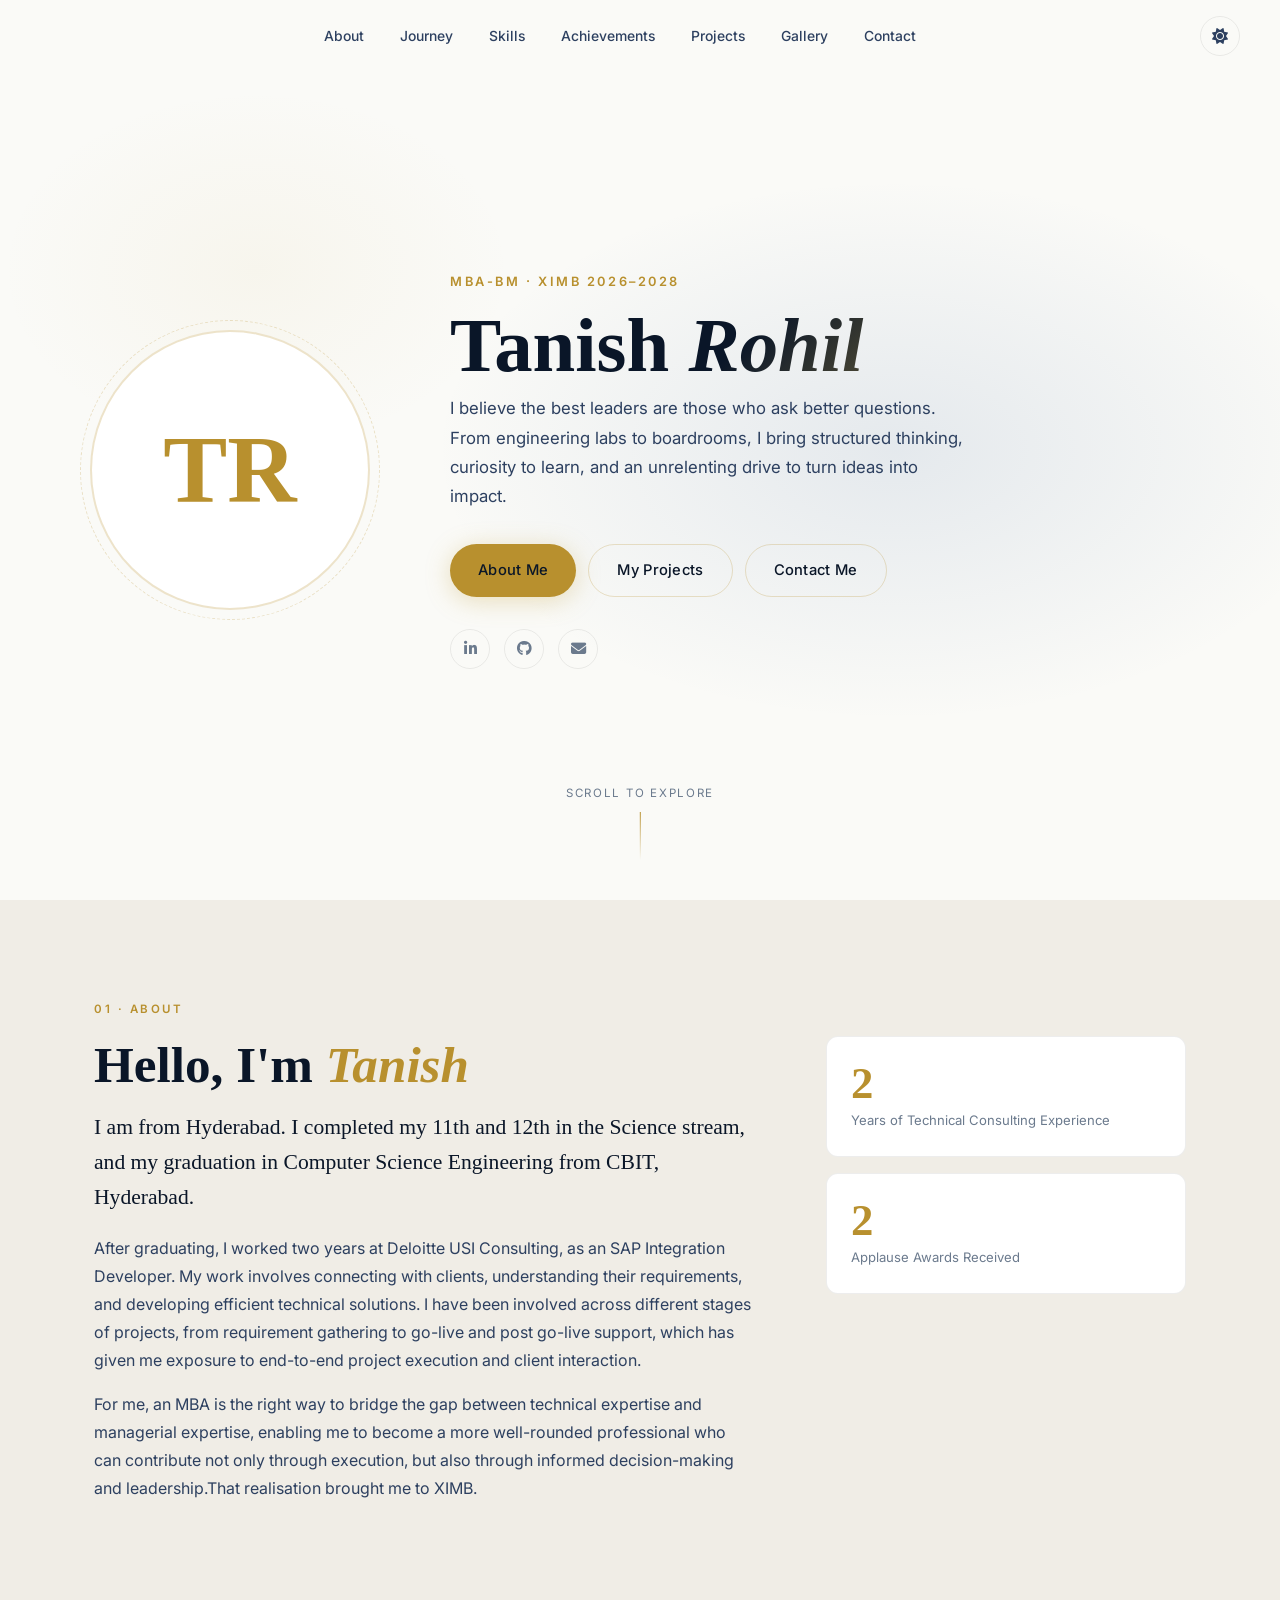
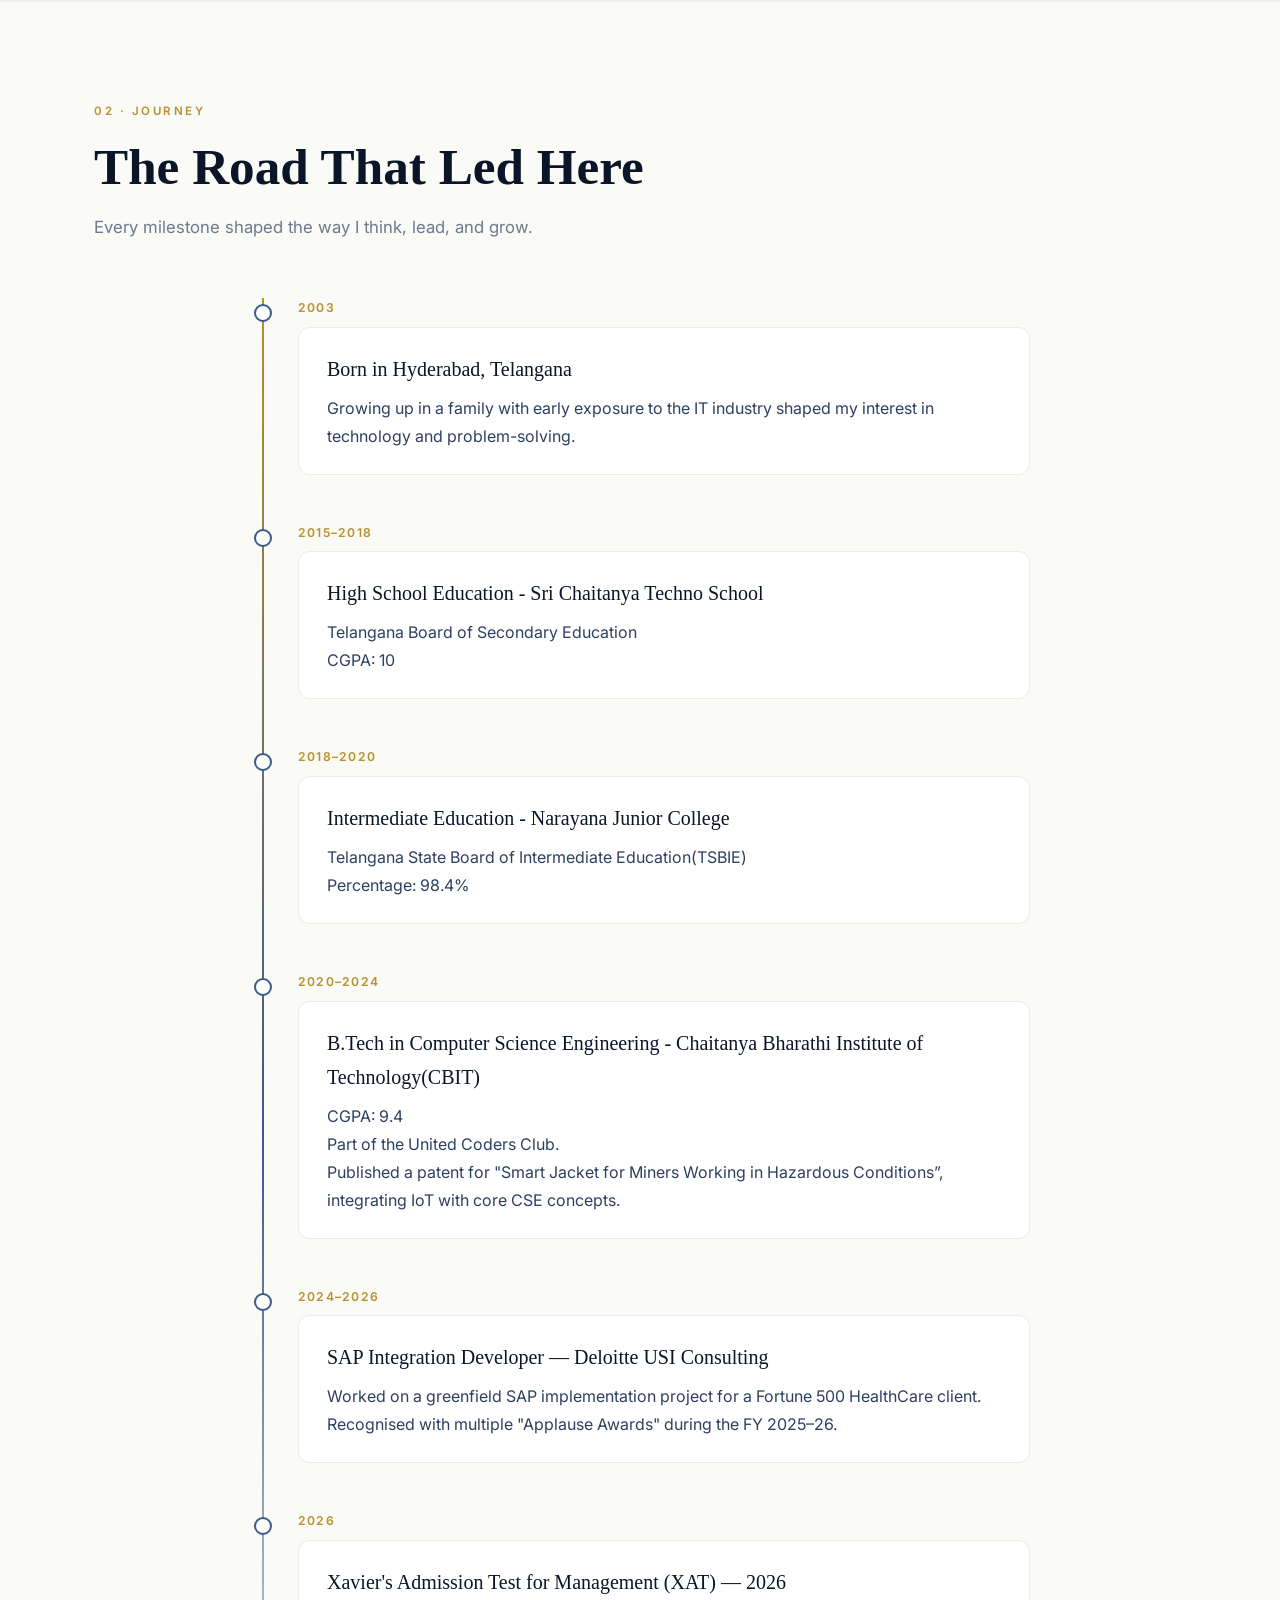
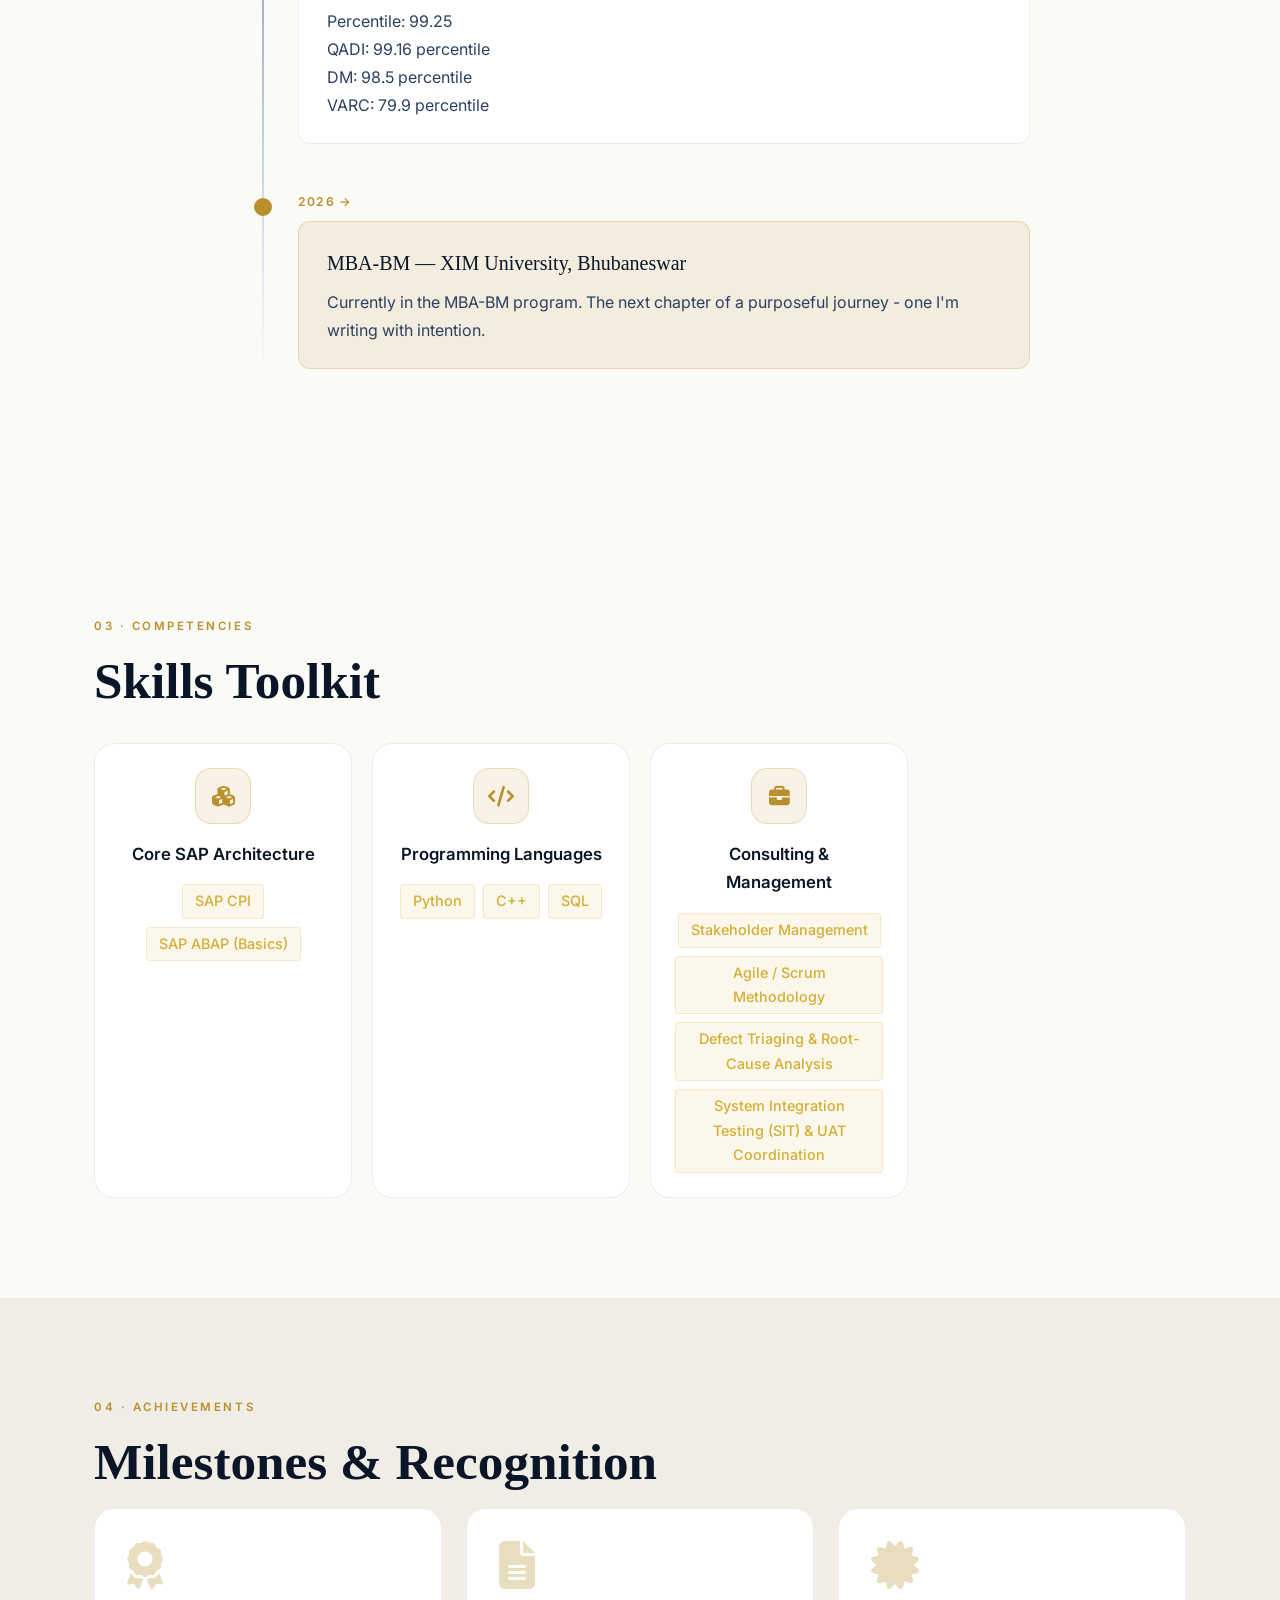
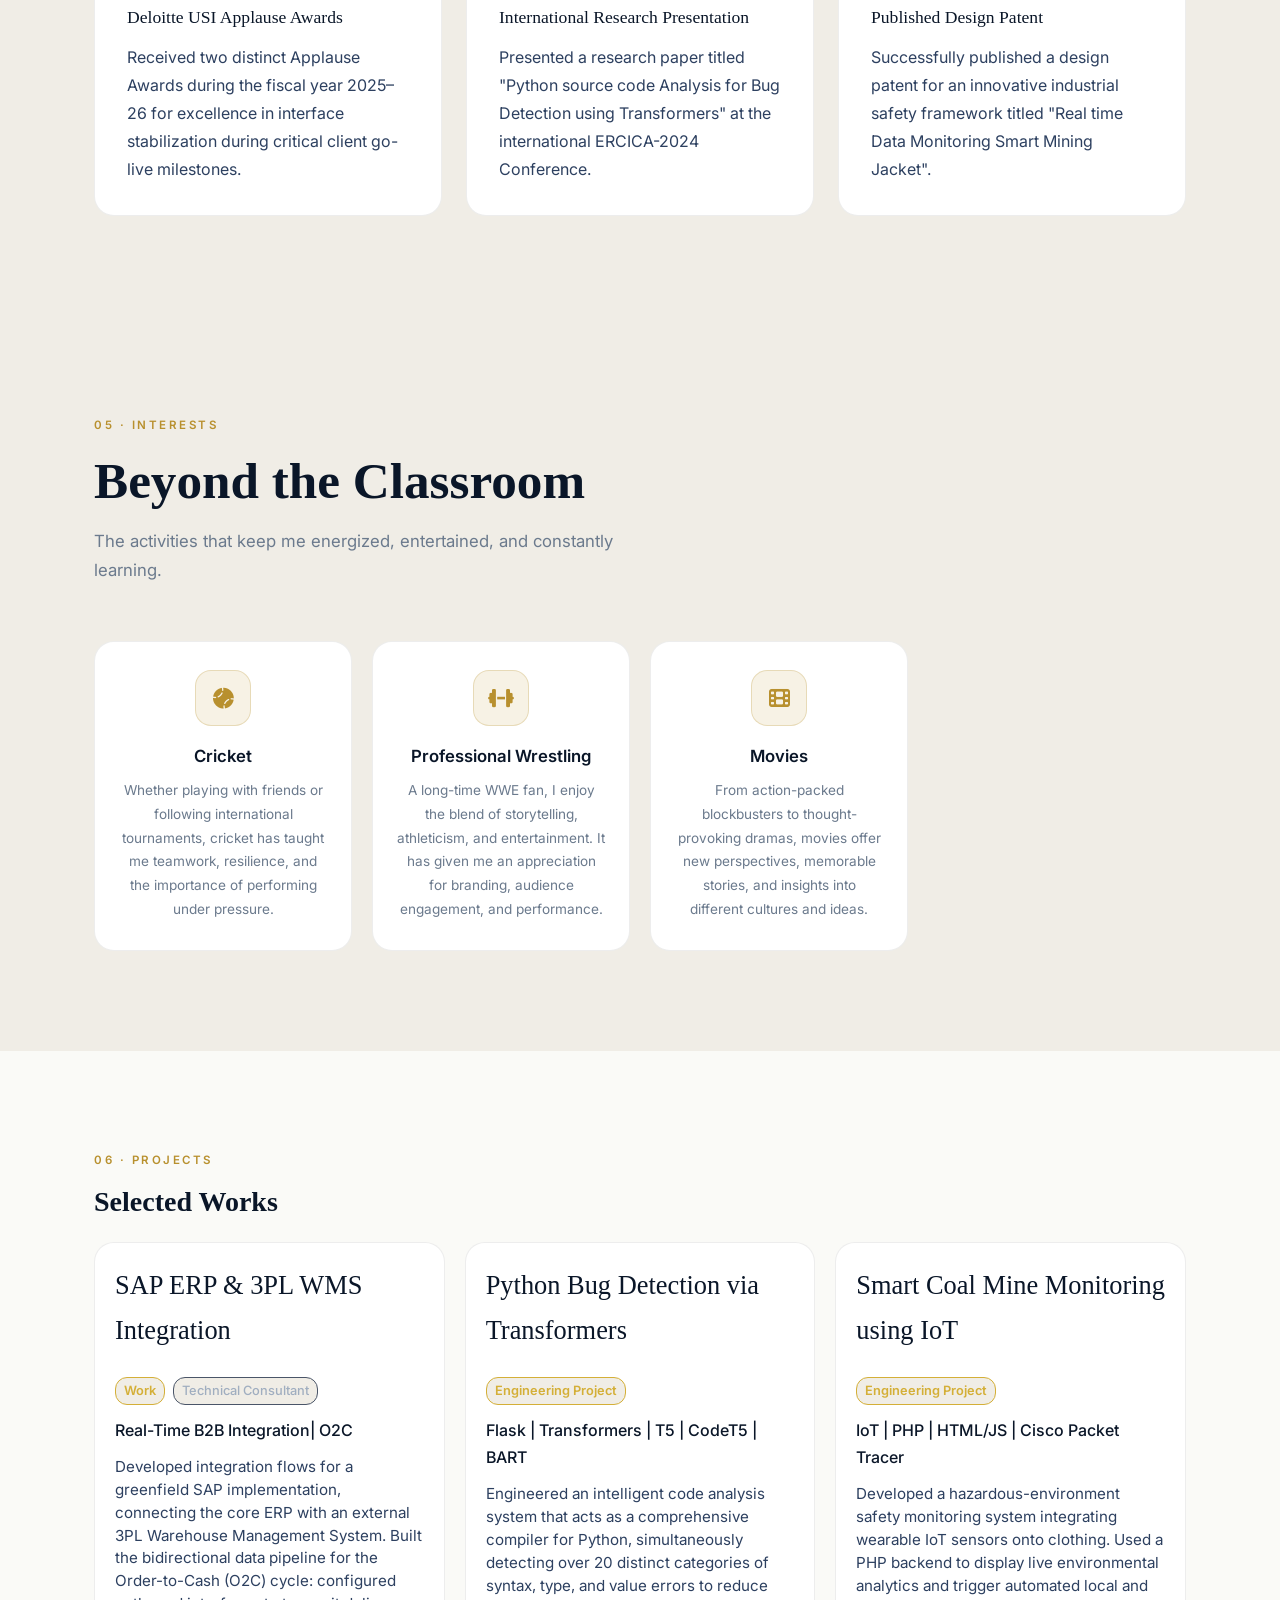
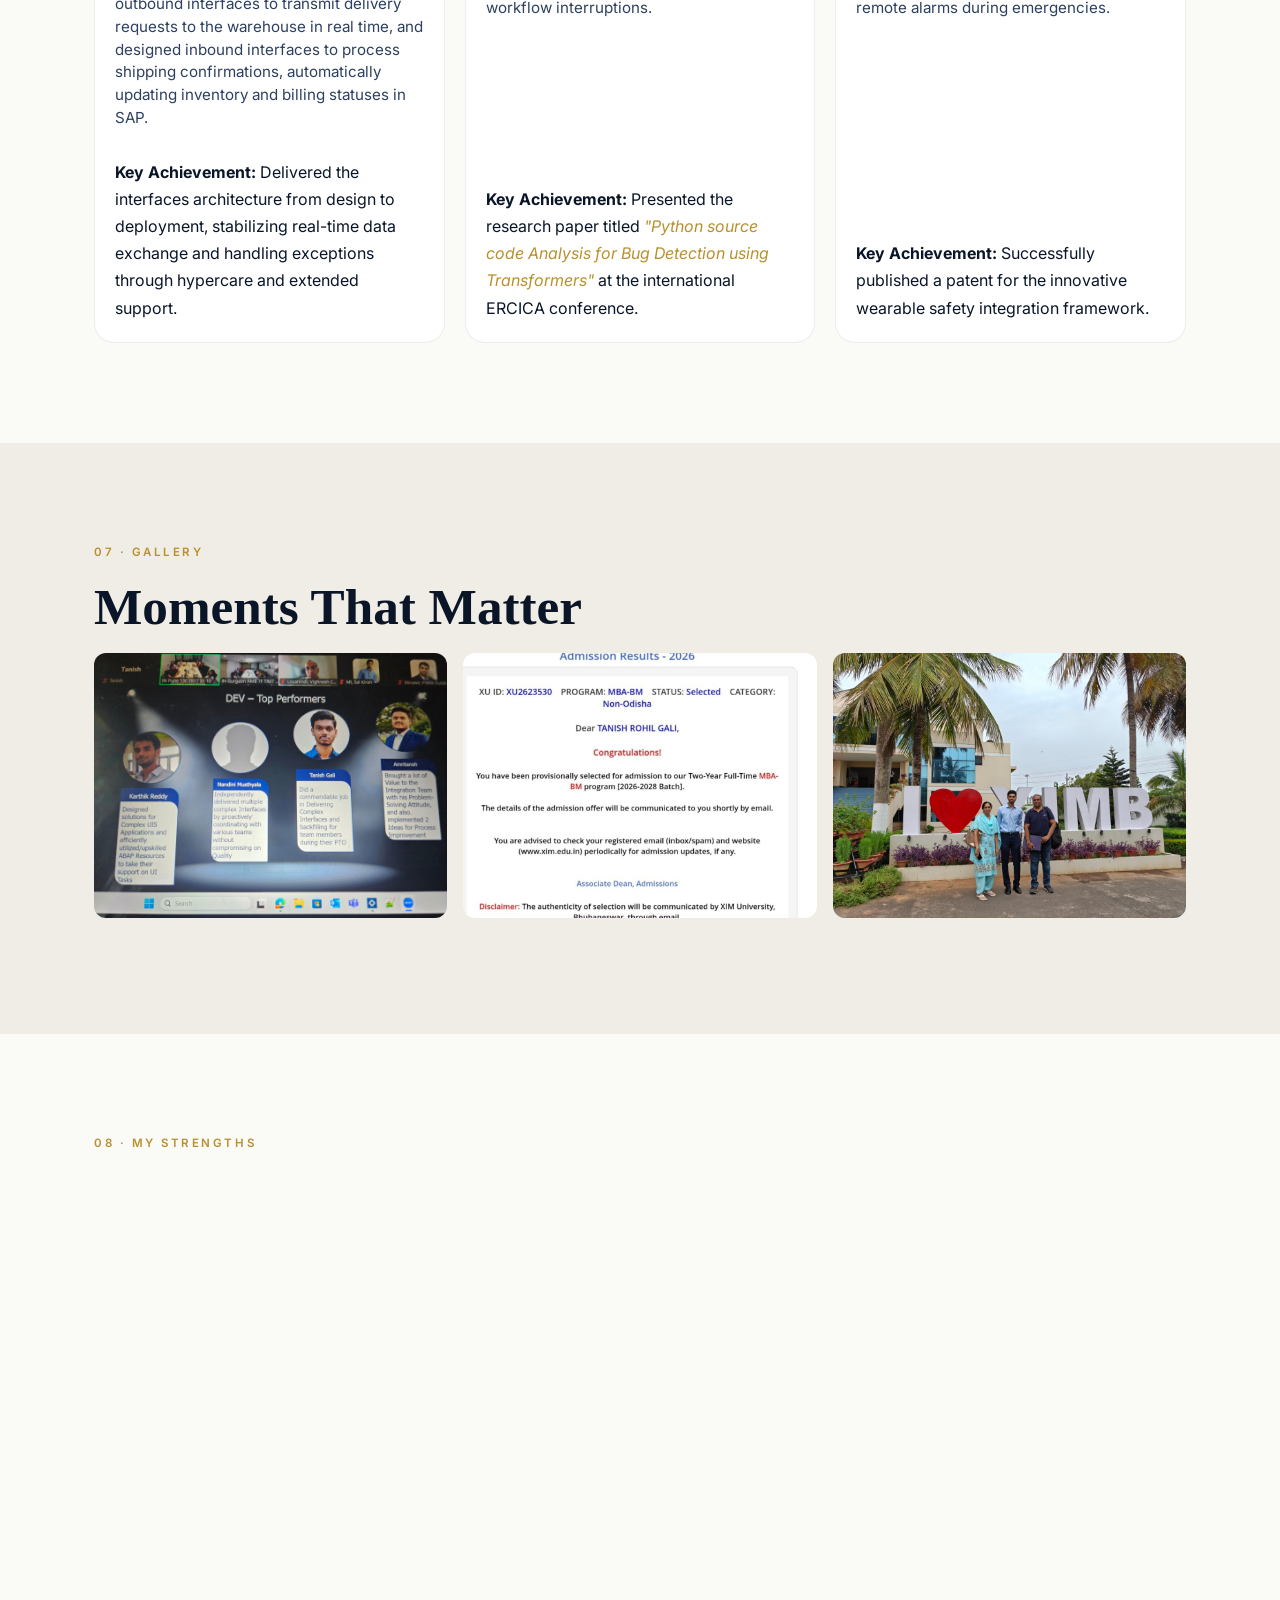
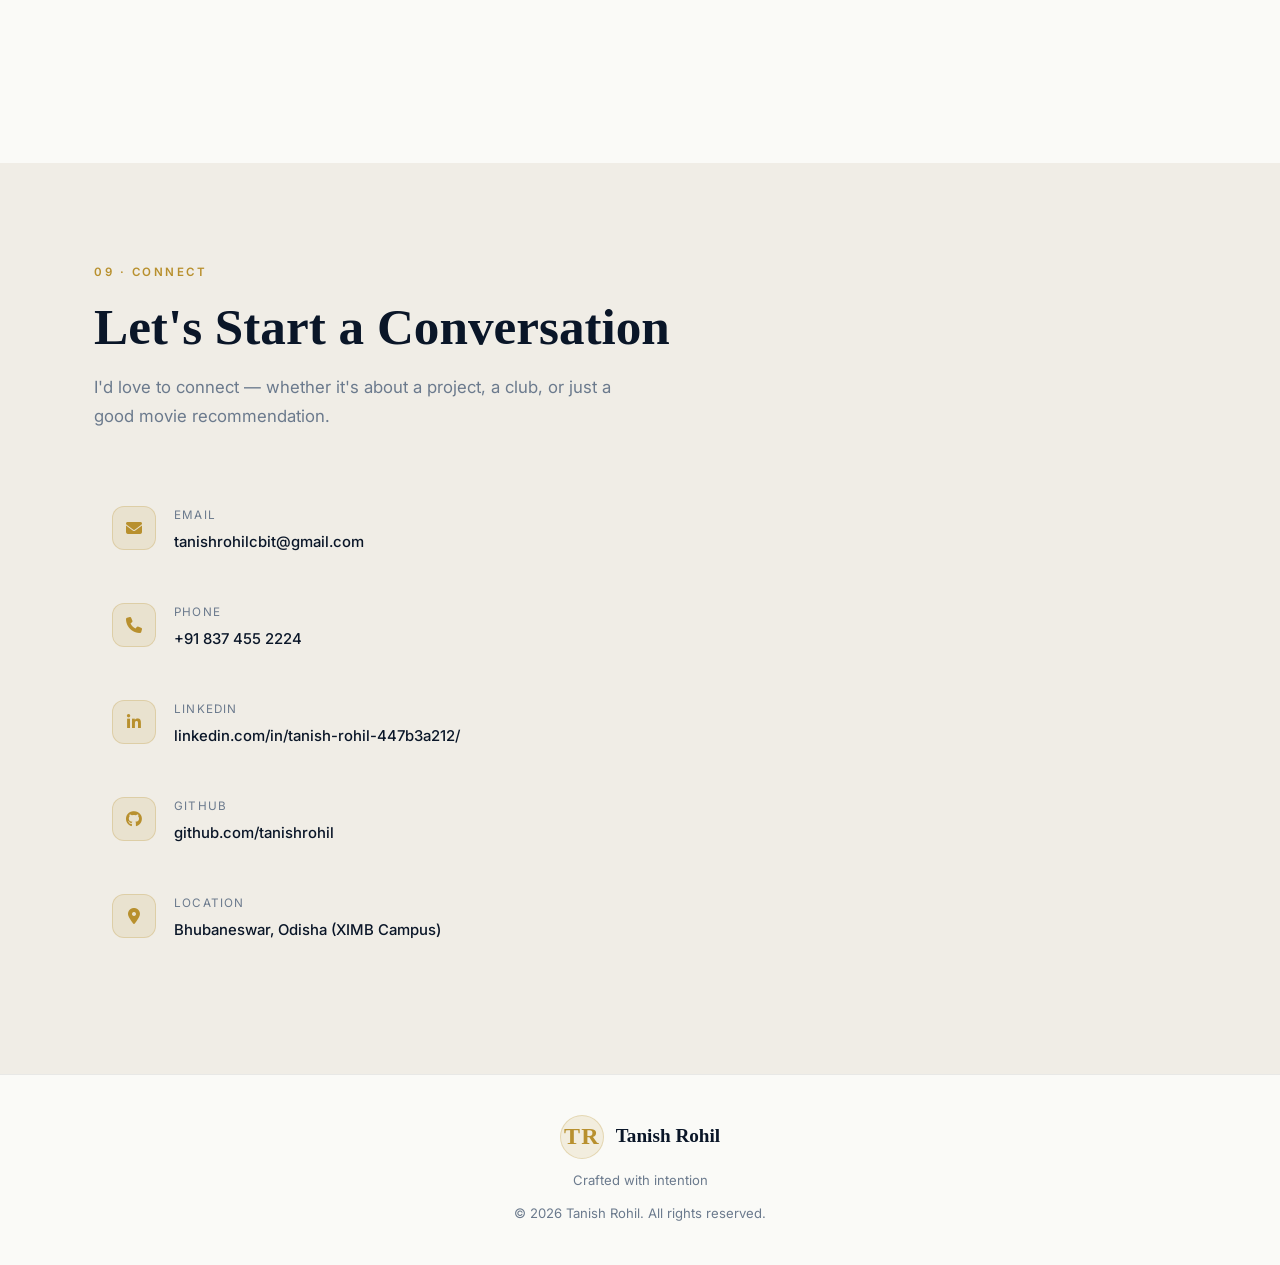
==== index.html.html @ 4cedc3f0 "Add files via upload" ====
<!DOCTYPE html>
<html lang="en" data-theme="dark">
<head>
  <meta charset="UTF-8" />
  <meta name="viewport" content="width=device-width, initial-scale=1.0" />
  <meta name="description" content="Tanish Rohil — MBA Candidate, Personal portfolio for club selections." />
  <title>Tanish Rohil | MBA Portfolio</title>

  <link rel="preconnect" href="https://fonts.googleapis.com" />
  <link rel="preconnect" href="https://fonts.gstatic.com" crossorigin />
  <link href="https://fonts.googleapis.com/css2?family=Cormorant+Garant:ital,wght@0,300;0,400;0,500;0,600;0,700;1,300;1,400;1,500&family=Inter:wght@300;400;500;600;700&display=swap" rel="stylesheet" />

  <link rel="stylesheet" href="https://cdnjs.cloudflare.com/ajax/libs/font-awesome/6.5.1/css/all.min.css" />
  <link rel="icon" type="image/png" href="./Ximb_logo_trans.png" />
  <link rel="stylesheet" href="style_updated.css" />
</head>
<body>

  <nav class="navbar" id="navbar">
    <div class="nav-logo">
    </div>
    <ul class="nav-links" id="navLinks">
      <li><a href="#about">About</a></li>
      <li><a href="#journey">Journey</a></li>
      <li><a href="#skills">Skills</a></li>
      <li><a href="#achievements">Achievements</a></li>
      <li><a href="#projects">Projects</a></li>
      <li><a href="#gallery">Gallery</a></li>
      <li><a href="#contact">Contact</a></li>
    </ul>
    <div class="nav-actions">
      <button class="theme-toggle" id="themeToggle" aria-label="Toggle theme">
        <i class="fas fa-moon" id="themeIcon"></i>
      </button>
      <button class="nav-hamburger" id="hamburger" aria-label="Menu">
        <span></span><span></span><span></span>
      </button>
    </div>
  </nav>

  <section class="hero" id="home">
    <div class="hero-bg-pattern"></div>
    <div class="hero-content">
      <div class="hero-photo-wrapper">
        <div class="hero-monogram" id="heroMonogram">TR</div>
        <div class="hero-photo-frame">
          <img style="border-radius: 25%; width: 100%; height: auto; transform: scale(1.20); object-fit: cover;"
            src="TanishPassport.png"
            alt="Tanish Rohil"
            class="hero-photo"
            id="heroPhoto"
          />
        </div>
        <div class="hero-photo-ring"></div>
      </div>
      <div class="hero-text">
        <p class="hero-eyebrow">MBA-BM · XIMB 2026–2028</p>
        <h1 class="hero-name">Tanish <em>Rohil</em></h1>
        <p class="hero-intro">
          I believe the best leaders are those who ask better questions. From engineering labs to boardrooms,
          I bring structured thinking, curiosity to learn, and an unrelenting drive to turn ideas into impact.
        </p>
        <div class="hero-cta">
          <a href="#about" class="btn btn-primary">About Me</a>
          <a href="#projects" class="btn btn-ghost">My Projects</a>
          <a href="#contact" class="btn btn-ghost">Contact Me</a>
        </div>
        <div class="hero-social">
          <a href="https://www.linkedin.com/in/tanish-rohil-447b3a212/" aria-label="LinkedIn"><i class="fab fa-linkedin-in"></i></a>
          <a href="https://github.com/tanishrohil" aria-label="GitHub"><i class="fab fa-github"></i></a>
          <a href="mailto:tanishrohilcbit@gmail.com" aria-label="Email"><i class="fas fa-envelope"></i></a>
        </div>
      </div>
    </div>
    <div class="hero-scroll-hint">
      <span>Scroll to explore</span>
      <div class="scroll-line"></div>
    </div>
  </section>

  <section class="section about-section" id="about">
    <div class="container">
      <div class="section-label">01 · About</div>
      <div class="about-grid">
        <div class="about-text reveal">
          <h2 class="section-heading">Hello, I'm <em>Tanish</em></h2>
          <p class="about-lead">
             I am from Hyderabad. I completed my 11th and 12th in the Science stream, and my graduation in Computer Science Engineering from CBIT, Hyderabad.
          </p>
          <p>
            After graduating, I worked two years at Deloitte USI Consulting,
            as an SAP Integration Developer. My work involves connecting with clients, understanding their requirements, and developing efficient technical solutions. I have been involved across different stages of projects, from requirement gathering to go-live and post go-live support, which has given me exposure to end-to-end project execution and client interaction.
          </p>
          <p>
            For me, an MBA is the right way to bridge the gap between technical expertise and managerial expertise, enabling me to become a more well-rounded professional who can contribute not only through execution, but also through informed decision-making and leadership.That realisation brought me to XIMB.
          </p>
        </div>
        <div class="about-card-stack reveal">
          <div class="stat-card">
            <span class="stat-num">2</span>
            <span class="stat-label">Years of Technical Consulting Experience</span>
          </div>
          <div class="stat-card">
            <span class="stat-num">2</span>
            <span class="stat-label"> Applause Awards Received</span>
          </div>
        </div>
      </div>
    </div>
  </section>

  <section class="section journey-section" id="journey">
    <div class="container">
      <div class="section-label">02 · Journey</div>
      <h2 class="section-heading reveal">The Road That Led Here</h2>
      <p class="section-sub reveal">Every milestone shaped the way I think, lead, and grow.</p>
      <div class="timeline">

        <div class="timeline-item reveal">
          <div class="timeline-dot"></div>
          <div class="timeline-date">2003</div>
          <div class="timeline-card">
            <h3>Born in Hyderabad, Telangana</h3>
            <p>Growing up in a family with early exposure to the IT industry shaped my interest in technology and problem-solving.</p>
          </div>
        </div>

        <div class="timeline-item reveal">
          <div class="timeline-dot"></div>
          <div class="timeline-date">2015–2018</div>
          <div class="timeline-card">
            <h3>High School Education - Sri Chaitanya Techno School</h3>
            <p>Telangana Board of Secondary Education
              <br>CGPA: 10
            </p>
          </div>
        </div>

        <div class="timeline-item reveal">
          <div class="timeline-dot"></div>
          <div class="timeline-date">2018–2020</div>
          <div class="timeline-card">
            <h3>Intermediate Education - Narayana Junior College</h3>
            <p> Telangana State Board of Intermediate Education(TSBIE)
              <br>Percentage: 98.4%
            </p>
          </div>
        </div>

        <div class="timeline-item reveal">
          <div class="timeline-dot"></div>
          <div class="timeline-date">2020–2024</div>
          <div class="timeline-card">
            <h3>B.Tech in Computer Science Engineering - Chaitanya Bharathi Institute of Technology(CBIT)</h3>
            <p> CGPA: 9.4 
              <br>Part of the United Coders Club.<br> Published a patent for "Smart Jacket for Miners Working in Hazardous Conditions”, integrating IoT with core CSE concepts.</p>
          </div>
        </div>

        <div class="timeline-item reveal">
          <div class="timeline-dot"></div>
          <div class="timeline-date">2024–2026</div>
          <div class="timeline-card">
            <h3>SAP Integration Developer — Deloitte USI Consulting</h3>
            <p>Worked on a greenfield SAP implementation project for a Fortune 500 HealthCare client. Recognised with multiple "Applause Awards" during the FY 2025–26.</p>
          </div>
        </div>
      
         <div class="timeline-item reveal">
          <div class="timeline-dot"></div>
          <div class="timeline-date">2026</div>
          <div class="timeline-card">
            <h3>Xavier's Admission Test for Management (XAT) — 2026</h3>
            <p>Percentile: 99.25 
              <br>QADI: 99.16 percentile
              <br>DM: 98.5 percentile
              <br>VARC: 79.9 percentile
          </div>
        </div>

        <div class="timeline-item reveal">
          <div class="timeline-dot gold"></div>
          <div class="timeline-date">2026 →</div>
          <div class="timeline-card highlight">
            <h3>MBA-BM — XIM University, Bhubaneswar</h3>
            <p>Currently in the MBA-BM program. The next chapter of a purposeful journey - one I'm writing with intention.</p>
          </div>
        </div>
      </div>
    </div>
  </section>

  <section class="section skills-section" id="skills">
    <div class="container">
      <div class="section-label">03 · Competencies</div>
      <h2 class="section-heading reveal">Skills Toolkit</h2>
      
      <div class="hobbies-grid" style="margin-top: 32px;">
        <div class="hobby-card reveal" style="--delay:0.1s; padding: 24px;">
          <div class="hobby-icon"><i class="fas fa-cubes"></i></div>
          <h4 style="margin-bottom: 16px;">Core SAP Architecture</h4>
          <div style="display: flex; flex-wrap: wrap; gap: 8px; justify-content: center;">
            <span style="background: rgba(212, 175, 55, 0.1); color: #d4af37; border: 1px solid rgba(212, 175, 55, 0.2); padding: 4px 12px; border-radius: 4px; font-size: 0.9rem; font-weight: 500;">SAP CPI</span>
            <span style="background: rgba(212, 175, 55, 0.1); color: #d4af37; border: 1px solid rgba(212, 175, 55, 0.2); padding: 4px 12px; border-radius: 4px; font-size: 0.9rem; font-weight: 500;">SAP ABAP (Basics)</span>
          </div>
        </div>

        <div class="hobby-card reveal" style="--delay:0.15s; padding: 24px;">
          <div class="hobby-icon"><i class="fas fa-code"></i></div>
          <h4 style="margin-bottom: 16px;">Programming Languages</h4>
          <div style="display: flex; flex-wrap: wrap; gap: 8px; justify-content: center;">
            <span style="background: rgba(212, 175, 55, 0.1); color: #d4af37; border: 1px solid rgba(212, 175, 55, 0.2); padding: 4px 12px; border-radius: 4px; font-size: 0.9rem; font-weight: 500;">Python</span>
            <span style="background: rgba(212, 175, 55, 0.1); color: #d4af37; border: 1px solid rgba(212, 175, 55, 0.2); padding: 4px 12px; border-radius: 4px; font-size: 0.9rem; font-weight: 500;">C++</span>
            <span style="background: rgba(212, 175, 55, 0.1); color: #d4af37; border: 1px solid rgba(212, 175, 55, 0.2); padding: 4px 12px; border-radius: 4px; font-size: 0.9rem; font-weight: 500;">SQL</span>
          </div>
        </div>

        <div class="hobby-card reveal" style="--delay:0.2s; padding: 24px;">
          <div class="hobby-icon"><i class="fas fa-briefcase"></i></div>
          <h4 style="margin-bottom: 16px;">Consulting & Management</h4>
          <div style="display: flex; flex-wrap: wrap; gap: 8px; justify-content: center;">
            <span style="background: rgba(212, 175, 55, 0.1); color: #d4af37; border: 1px solid rgba(212, 175, 55, 0.2); padding: 4px 12px; border-radius: 4px; font-size: 0.9rem; font-weight: 500;">Stakeholder Management</span>
            <span style="background: rgba(212, 175, 55, 0.1); color: #d4af37; border: 1px solid rgba(212, 175, 55, 0.2); padding: 4px 12px; border-radius: 4px; font-size: 0.9rem; font-weight: 500;">Agile / Scrum Methodology</span>
            <span style="background: rgba(212, 175, 55, 0.1); color: #d4af37; border: 1px solid rgba(212, 175, 55, 0.2); padding: 4px 12px; border-radius: 4px; font-size: 0.9rem; font-weight: 500;">Defect Triaging & Root-Cause Analysis</span>
            <span style="background: rgba(212, 175, 55, 0.1); color: #d4af37; border: 1px solid rgba(212, 175, 55, 0.2); padding: 4px 12px; border-radius: 4px; font-size: 0.9rem; font-weight: 500;">System Integration Testing (SIT) & UAT Coordination</span>
          </div>
        </div>
      </div>
    </div>
  </section>

  <section class="section achievements-section" id="achievements">
    <div class="container">
      <div class="section-label">04 · Achievements</div>
      <h2 class="section-heading reveal">Milestones & Recognition</h2>
      
      <div class="why-grid">
        <div class="why-card reveal">
          <div class="why-number"><i class="fas fa-award"></i></div>
          <h3>Deloitte USI Applause Awards</h3>
          <p>Received two distinct Applause Awards during the fiscal year 2025–26 for excellence in interface stabilization during critical client go-live milestones.</p>
        </div>

        <div class="why-card reveal">
          <div class="why-number"><i class="fas fa-file-alt"></i></div>
          <h3>International Research Presentation</h3>
          <p>Presented a research paper titled "Python source code Analysis for Bug Detection using Transformers" at the international ERCICA-2024 Conference.</p>
        </div>

        <div class="why-card reveal">
          <div class="why-number"><i class="fas fa-certificate"></i></div>
          <h3>Published Design Patent</h3>
          <p>Successfully published a design patent for an innovative industrial safety framework titled "Real time Data Monitoring Smart Mining Jacket".</p>
        </div>
      </div>
    </div>
  </section>

  <section class="section hobbies-section" id="hobbies">
    <div class="container">
      <div class="section-label">05 · Interests</div>
      <h2 class="section-heading reveal">Beyond the Classroom</h2>
      <p class="section-sub reveal">The activities that keep me energized, entertained, and constantly learning.</p>

      <div class="hobbies-grid">
        <div class="hobby-card reveal" style="--delay:0.1s">
          <div class="hobby-icon"><i class="fas fa-baseball-ball"></i></div>
          <h4>Cricket</h4>
          <p>Whether playing with friends or following international tournaments, cricket has taught me teamwork, resilience, and the importance of performing under pressure.</p>
        </div>

        <div class="hobby-card reveal" style="--delay:0.15s">
          <div class="hobby-icon"><i class="fas fa-dumbbell"></i></div>
          <h4>Professional Wrestling</h4>
          <p>A long-time WWE fan, I enjoy the blend of storytelling, athleticism, and entertainment. It has given me an appreciation for branding, audience engagement, and performance.</p>
        </div>

        <div class="hobby-card reveal" style="--delay:0.2s">
          <div class="hobby-icon"><i class="fas fa-film"></i></div>
          <h4>Movies</h4>
          <p>From action-packed blockbusters to thought-provoking dramas, movies offer new perspectives, memorable stories, and insights into different cultures and ideas.</p>
        </div>
      </div>
    </div>
  </section>

  <section class="section projects-section" id="projects">
  <div class="container">
    <div class="section-label">06 · Projects</div>
    <h2 class="section-heading reveal" style="margin-bottom: 24px; font-size: 1.75rem; font-weight: 600;">Selected Works</h2>
    
    <div class="projects-grid" style="display: flex; flex-direction: row; flex-wrap: nowrap; gap: 20px; width: 100%; justify-content: space-between; align-items: stretch;">
      
      <div class="project-card reveal" style="flex: 1; display: flex; flex-direction: column; padding: 20px; box-sizing: border-box;">
        <div>
          <div class="project-header">
            <h3 style="margin-top: 0; margin-bottom: 12px;">SAP ERP & 3PL WMS Integration</h3>
          </div>
          <div class="project-tags" style="display: flex; gap: 8px; margin-bottom: 12px; align-items: center;">
            <span class="tag work" style="color: #d4af37; border: 1px solid #d4af37; padding: 2px 8px; border-radius: 12px; font-size: 0.8rem; font-weight: 600;">Work</span>
            <span class="tag role" style="color: #a0aec0; border: 1px solid #4a5568; padding: 2px 8px; border-radius: 12px; font-size: 0.8rem;">Technical Consultant</span>
          </div>
          <div class="project-tech" style="margin-bottom: 12px; font-weight: 500; display: block;">Real-Time B2B Integration| O2C</div>
          <p class="project-description" style="font-size: 0.95rem; line-height: 1.5; margin-top: 0; margin-bottom: 16px;">
            Developed integration flows for a greenfield SAP implementation, connecting the core ERP with an external 3PL Warehouse Management System. Built the bidirectional data pipeline for the Order-to-Cash (O2C) cycle: configured outbound interfaces to transmit delivery requests to the warehouse in real time, and designed inbound interfaces to process shipping confirmations, automatically updating inventory and billing statuses in SAP.
          </p>
        </div>
        <div class="project-achievement" style="margin-top: auto; padding-top: 12px; border-top: 1px solid rgba(255,255,255,0.05);">
          <strong>Key Achievement:</strong> Delivered the interfaces architecture from design to deployment, stabilizing real-time data exchange and handling exceptions through hypercare and extended support.
        </div>
      </div>

      <div class="project-card reveal" style="flex: 1; display: flex; flex-direction: column; padding: 20px; box-sizing: border-box;">
        <div>
          <div class="project-header">
            <h3 style="margin-top: 0; margin-bottom: 12px;">Python Bug Detection via Transformers</h3>
          </div>
          <div class="project-tags" style="display: flex; gap: 8px; margin-bottom: 12px; align-items: center;">
            <span class="tag academic" style="color: #d4af37; border: 1px solid #d4af37; padding: 2px 8px; border-radius: 12px; font-size: 0.8rem; font-weight: 600;">Engineering Project</span>
          </div>
          <div class="project-tech" style="margin-bottom: 12px; font-weight: 500; display: block;">Flask | Transformers | T5 | CodeT5 | BART</div>
          <p class="project-description" style="font-size: 0.95rem; line-height: 1.5; margin-top: 0; margin-bottom: 16px;">
            Engineered an intelligent code analysis system that acts as a comprehensive compiler for Python, simultaneously detecting over 20 distinct categories of syntax, type, and value errors to reduce workflow interruptions.
          </p>
        </div>
        <div class="project-achievement" style="margin-top: auto; padding-top: 12px; border-top: 1px solid rgba(255,255,255,0.05);">
          <strong>Key Achievement:</strong> Presented the research paper titled <em>"Python source code Analysis for Bug Detection using Transformers"</em> at the international ERCICA conference.
        </div>
      </div>

      <div class="project-card reveal" style="flex: 1; display: flex; flex-direction: column; padding: 20px; box-sizing: border-box;">
        <div>
          <div class="project-header">
            <h3 style="margin-top: 0; margin-bottom: 12px;">Smart Coal Mine Monitoring using IoT</h3>
          </div>
          <div class="project-tags" style="display: flex; gap: 8px; margin-bottom: 12px; align-items: center;">
            <span class="tag academic" style="color: #d4af37; border: 1px solid #d4af37; padding: 2px 8px; border-radius: 12px; font-size: 0.8rem; font-weight: 600;">Engineering Project</span>
          </div>
          <div class="project-tech" style="margin-bottom: 12px; font-weight: 500; display: block;">IoT | PHP | HTML/JS | Cisco Packet Tracer</div>
          <p class="project-description" style="font-size: 0.95rem; line-height: 1.5; margin-top: 0; margin-bottom: 16px;">
            Developed a hazardous-environment safety monitoring system integrating wearable IoT sensors onto clothing. Used a PHP backend to display live environmental analytics and trigger automated local and remote alarms during emergencies.
          </p>
        </div>
        <div class="project-achievement" style="margin-top: auto; padding-top: 12px; border-top: 1px solid rgba(255,255,255,0.05);">
          <strong>Key Achievement:</strong> Successfully published a patent for the innovative wearable safety integration framework.
        </div>
      </div>
      
    </div>
  </div>
</section>

  <section class="section gallery-section" id="gallery">
    <div class="container">
      <div class="section-label">07 · Gallery</div>
      <h2 class="section-heading reveal">Moments That Matter</h2>
      <div class="gallery-grid">
        <div class="gallery-item reveal" style="--delay:0.1s">
          <img src="AppreciationAtDeloitte.jpg" alt="Appreciation at Deloitte" loading="lazy" />
          <div class="gallery-overlay"><span>Applause Awards Announcement at Deloitte</span></div>
        </div>
        <div class="gallery-item reveal" style="--delay:0.15s">
          <img src="XIMBResult.jpg" alt="XIMB Result Day" loading="lazy" />
          <div class="gallery-overlay"><span>XIMB Result Day</span></div>
        </div>
        <div class="gallery-item reveal" style="--delay:0.15s">
          <img src="XIMB Registration Day.jpg" alt="XIMB Registration Day" loading="lazy" />
          <div class="gallery-overlay"><span>First Day at XIMB!</span></div>
        </div>
      </div>
    </div>
  </section>

 <section class="section why-section" id="why">
 <div class="container">
   <div class="section-label">08 · My Strengths</div>
   <h2 class="section-heading reveal">What I bring to the table</h2>
   
<div class="why-grid">

 <div class="why-card reveal">
   <div class="why-number">01</div>
   <h3>Ownership & Initiative</h3>
   <p>I don't wait for opportunities to be assigned. Whether it's learning a new technology, exploring adjacent workstreams, or solving unexpected challenges, I take initiative and look for ways to create value.</p>
 </div>

 <div class="why-card reveal">
   <div class="why-number">02</div>
   <h3>Cross-Functional Thinking</h3>
   <p>Working in SAP consulting has taught me to bridge the gap between business and technology. Whether collaborating with functional teams, technical developers, or business stakeholders, I can translate requirements across domains and align everyone toward a common goal.</p>
 </div>

 <div class="why-card reveal">
   <div class="why-number">03</div>
   <h3>Calm Under Pressure</h3>
   <p>During a demanding go-live phase, our team resolved nearly 50 defects over two months while working extended hours, weekends, and holidays. Staying composed helped me prioritize effectively and contribute to smooth project delivery.</p>
 </div>

</div>

 </div>
</section>

  <section class="section contact-section" id="contact">
    <div class="container">
      <div class="section-label">09 · Connect</div>
      <h2 class="section-heading reveal">Let's Start a Conversation</h2>
      <p class="section-sub reveal">I'd love to connect — whether it's about a project, a club, or just a good movie recommendation.</p>
      <div class="contact-layout">
        <div class="contact-info reveal">
          <a href="mailto:arjun.sharma@ximb.ac.in" class="contact-item">
            <div class="contact-icon"><i class="fas fa-envelope"></i></div>
            <div>
              <span class="contact-label">Email</span>
              <span class="contact-value">tanishrohilcbit@gmail.com</span>
            </div>
          </a>
          <div class="contact-item location">
            <div class="contact-icon"><i class="fas fa-phone"></i></div>
            <div>
              <span class="contact-label">Phone</span>
              <span class="contact-value">+91 837 455 2224</span>
            </div>
          </div>
          <a href="https://www.linkedin.com/in/tanish-rohil-447b3a212/" class="contact-item">
            <div class="contact-icon"><i class="fab fa-linkedin-in"></i></div>
            <div>
              <span class="contact-label">LinkedIn</span>
              <span class="contact-value">linkedin.com/in/tanish-rohil-447b3a212/
            </div>
          </a>
          <a href="https://github.com/tanishrohil" class="contact-item">
            <div class="contact-icon"><i class="fab fa-github"></i></div>
            <div>
              <span class="contact-label">GitHub</span>
              <span class="contact-value">github.com/tanishrohil</span>
            </div>
          </a>
          <div class="contact-item location">
            <div class="contact-icon"><i class="fas fa-map-marker-alt"></i></div>
            <div>
              <span class="contact-label">Location</span>
              <span class="contact-value">Bhubaneswar, Odisha (XIMB Campus)</span>
            </div>
          </div>
        </div>
      </div>
    </div>
  </section>

  <footer class="footer">
    <div class="container">
      <div class="footer-inner">
        <div class="footer-brand">
          <span class="logo-initials">TR</span>
          <span>Tanish Rohil</span>
        </div>
        <p class="footer-copy">Crafted with intention</p>
        <p class="footer-note">© 2026 Tanish Rohil. All rights reserved.</p>
      </div>
    </div>
  </footer>

  <button class="scroll-top" id="scrollTop" aria-label="Scroll to top">
    <i class="fas fa-arrow-up"></i>
  </button>

  <script src="script_updated.js"></script>
</body>
</html>
---- style_updated.css ----
/* ═══════════════════════════════════════════════════
   MBA PORTFOLIO — TANISH ROHIL
   style.css
   ═══════════════════════════════════════════════════ */

/* ── TOKENS ── */
:root {
  /* Dark theme (default) */
  --bg-primary:    #0A1628;
  --bg-secondary:  #0F1E38;
  --bg-card:       #132240;
  --bg-card-hover: #1A2D52;
  --text-primary:  #F5F0E8;
  --text-secondary:#B8C5D9;
  --text-muted:    #7A90A8;
  --accent:        #C9A84C;
  --accent-light:  #E2C37A;
  --accent-dim:    rgba(201,168,76,0.15);
  --blue:          #4A6FA5;
  --blue-light:    #6B91C7;
  --border:        rgba(201,168,76,0.2);
  --border-subtle: rgba(255,255,255,0.06);
  --shadow:        0 8px 40px rgba(0,0,0,0.4);
  --shadow-sm:     0 2px 12px rgba(0,0,0,0.25);
  --radius:        12px;
  --radius-lg:     20px;
  --nav-h:         72px;
  --transition:    0.35s cubic-bezier(0.4,0,0.2,1);
}

[data-theme="light"] {
  --bg-primary:    #FAFAF7;
  --bg-secondary:  #F0EDE6;
  --bg-card:       #FFFFFF;
  --bg-card-hover: #F5F2EC;
  --text-primary:  #0A1628;
  --text-secondary:#2D4060;
  --text-muted:    #6B7A8D;
  --accent:        #B8902E;
  --accent-light:  #C9A84C;
  --accent-dim:    rgba(185,144,46,0.12);
  --blue:          #3A5A8A;
  --blue-light:    #4A6FA5;
  --border:        rgba(185,144,46,0.25);
  --border-subtle: rgba(0,0,0,0.07);
  --shadow:        0 8px 40px rgba(0,0,0,0.1);
  --shadow-sm:     0 2px 12px rgba(0,0,0,0.08);
}

/* ── RESET ── */
*, *::before, *::after { box-sizing: border-box; margin: 0; padding: 0; }
html { scroll-behavior: smooth; font-size: 16px; }
body {
  font-family: 'Inter', sans-serif;
  background: var(--bg-primary);
  color: var(--text-primary);
  line-height: 1.7;
  transition: background var(--transition), color var(--transition);
  overflow-x: hidden;
}
img { display: block; max-width: 100%; }
a { color: inherit; text-decoration: none; }
ul { list-style: none; }
button { cursor: pointer; border: none; background: none; font-family: inherit; }

/* ── TYPOGRAPHY ── */
.display, h1, h2, h3 {
  font-family: 'Cormorant Garant', serif;
}
h1 { font-size: clamp(2.4rem, 6vw, 5.5rem); font-weight: 600; line-height: 1.05; }
h2 { font-size: clamp(1.8rem, 4vw, 3.2rem); font-weight: 600; line-height: 1.15; }
h3 { font-size: clamp(1.2rem, 2.5vw, 1.65rem); font-weight: 500; }
h4 { font-size: 1.05rem; font-weight: 600; font-family: 'Inter', sans-serif; }
p { color: var(--text-secondary); line-height: 1.75; margin-bottom: 1rem; }
p:last-child { margin-bottom: 0; }
em { color: var(--accent); font-style: italic; }

/* ── LAYOUT ── */
.container { max-width: 1140px; margin: 0 auto; padding: 0 24px; }
.section { padding: 100px 0; position: relative; }
.section-label {
  font-family: 'Inter', sans-serif;
  font-size: 0.72rem;
  font-weight: 600;
  letter-spacing: 0.22em;
  text-transform: uppercase;
  color: var(--accent);
  margin-bottom: 16px;
}
.section-heading { margin-bottom: 16px; }
.section-sub { color: var(--text-muted); font-size: 1.05rem; margin-bottom: 56px; max-width: 520px; }

/* ── BUTTONS ── */
.btn {
  display: inline-flex; align-items: center; gap: 8px;
  padding: 13px 28px;
  border-radius: 50px;
  font-weight: 500; font-size: 0.92rem;
  transition: all var(--transition);
  letter-spacing: 0.02em;
}
.btn-primary {
  background: var(--accent);
  color: #0A1628;
  box-shadow: 0 4px 24px rgba(201,168,76,0.35);
}
.btn-primary:hover { background: var(--accent-light); transform: translateY(-2px); box-shadow: 0 8px 32px rgba(201,168,76,0.45); }
.btn-ghost {
  border: 1.5px solid var(--border);
  color: var(--text-primary);
  background: transparent;
}
.btn-ghost:hover { border-color: var(--accent); color: var(--accent); background: var(--accent-dim); }
.btn.full-width { width: 100%; justify-content: center; }

/* ── NAVBAR ── */
.navbar {
  position: fixed; top: 0; left: 0; right: 0; z-index: 1000;
  display: flex; align-items: center; justify-content: space-between;
  padding: 0 40px;
  height: var(--nav-h);
  background: transparent;
  transition: background var(--transition), box-shadow var(--transition), backdrop-filter var(--transition);
}
.navbar.scrolled {
  background: rgba(10,22,40,0.88);
  backdrop-filter: blur(16px);
  box-shadow: 0 1px 0 var(--border-subtle);
}
[data-theme="light"] .navbar.scrolled { background: rgba(250,250,247,0.88); }

.logo-initials {
  font-family: 'Cormorant Garant', serif;
  font-size: 1.5rem; font-weight: 700;
  color: var(--accent);
  letter-spacing: 0.05em;
  background: var(--accent-dim);
  width: 44px; height: 44px;
  border-radius: 50%;
  display: flex; align-items: center; justify-content: center;
  border: 1.5px solid var(--border);
  flex-shrink: 0;
}

.nav-links {
  display: flex; gap: 8px;
}
.nav-links a {
  padding: 6px 14px; border-radius: 6px;
  font-size: 0.87rem; font-weight: 500;
  color: var(--text-secondary);
  transition: all var(--transition);
}
.nav-links a:hover { color: var(--accent); background: var(--accent-dim); }

.nav-actions { display: flex; align-items: center; gap: 12px; }

.theme-toggle {
  width: 40px; height: 40px;
  border-radius: 50%;
  display: flex; align-items: center; justify-content: center;
  color: var(--text-secondary); font-size: 1rem;
  border: 1.5px solid var(--border-subtle);
  transition: all var(--transition);
}
.theme-toggle:hover { color: var(--accent); border-color: var(--border); }

.nav-hamburger { display: none; flex-direction: column; gap: 5px; padding: 4px; }
.nav-hamburger span { display: block; width: 22px; height: 2px; background: var(--text-primary); border-radius: 2px; transition: all var(--transition); }
.nav-hamburger.open span:nth-child(1) { transform: translateY(7px) rotate(45deg); }
.nav-hamburger.open span:nth-child(2) { opacity: 0; }
.nav-hamburger.open span:nth-child(3) { transform: translateY(-7px) rotate(-45deg); }

/* ── HERO ── */
.hero {
  min-height: 100vh;
  display: flex; align-items: center; justify-content: center;
  padding: 100px 24px 60px;
  position: relative;
  overflow: hidden;
}
.hero-bg-pattern {
  position: absolute; inset: 0;
  background:
    radial-gradient(ellipse 60% 50% at 70% 50%, rgba(74,111,165,0.12) 0%, transparent 60%),
    radial-gradient(ellipse 40% 40% at 20% 30%, rgba(201,168,76,0.06) 0%, transparent 50%);
  pointer-events: none;
}
.hero-content {
  max-width: 1100px; width: 100%;
  display: flex; align-items: center; gap: 80px;
  position: relative; z-index: 1;
}
.hero-photo-wrapper {
  position: relative; flex-shrink: 0;
  width: 280px; height: 280px;
}
.hero-monogram {
  position: absolute; inset: 0;
  display: flex; align-items: center; justify-content: center;
  font-family: 'Cormorant Garant', serif;
  font-size: 6rem; font-weight: 700;
  color: var(--accent);
  background: var(--bg-card);
  border-radius: 50%;
  border: 2px solid var(--border);
  z-index: 1;
  transition: opacity 0.4s ease;
}
.hero-photo-frame {
  position: absolute; inset: 0;
  border-radius: 50%;
  overflow: hidden;
  opacity: 0;
  transition: opacity 0.4s ease;
  z-index: 2;
}
.hero-photo { width: 100%; height: 100%; object-fit: cover; }
.hero-photo-ring {
  position: absolute;
  inset: -10px;
  border-radius: 50%;
  border: 1.5px dashed var(--border);
  animation: spin-slow 20s linear infinite;
  z-index: 0;
}
@keyframes spin-slow { to { transform: rotate(360deg); } }

.hero-photo-wrapper:hover .hero-monogram { opacity: 0; }
.hero-photo-wrapper:hover .hero-photo-frame { opacity: 1; }

.hero-text { flex: 1; min-width: 0; }
.hero-eyebrow {
  font-size: 0.8rem; font-weight: 600;
  letter-spacing: 0.2em; text-transform: uppercase;
  color: var(--accent); margin-bottom: 12px;
}
.hero-name {
  margin-bottom: 8px;
  background: linear-gradient(135deg, var(--text-primary) 40%, var(--accent-light));
  -webkit-background-clip: text; -webkit-text-fill-color: transparent; background-clip: text;
}
.hero-tagline {
  font-family: 'Cormorant Garant', serif;
  font-size: clamp(1.1rem, 2.5vw, 1.5rem);
  font-style: italic; color: var(--text-muted);
  margin-bottom: 20px;
}
.hero-intro { max-width: 520px; margin-bottom: 32px; font-size: 1.05rem; }
.hero-cta { display: flex; flex-wrap: wrap; gap: 12px; margin-bottom: 32px; }
.hero-social { display: flex; gap: 14px; }
.hero-social a {
  width: 40px; height: 40px; border-radius: 50%;
  display: flex; align-items: center; justify-content: center;
  border: 1.5px solid var(--border-subtle);
  color: var(--text-muted); font-size: 0.95rem;
  transition: all var(--transition);
}
.hero-social a:hover { color: var(--accent); border-color: var(--border); background: var(--accent-dim); }

.hero-scroll-hint {
  position: absolute; bottom: 40px; left: 50%; transform: translateX(-50%);
  display: flex; flex-direction: column; align-items: center; gap: 8px;
  color: var(--text-muted); font-size: 0.72rem; letter-spacing: 0.15em;
  text-transform: uppercase;
}
.scroll-line {
  width: 1px; height: 48px;
  background: linear-gradient(to bottom, var(--accent), transparent);
  animation: scroll-line 1.8s ease-in-out infinite;
}
@keyframes scroll-line {
  0% { transform: scaleY(0); transform-origin: top; opacity: 1; }
  100% { transform: scaleY(1); transform-origin: top; opacity: 0; }
}

/* ── REVEAL ANIMATION ── */
.reveal {
  opacity: 0;
  transform: translateY(28px);
  transition: opacity 0.65s ease, transform 0.65s ease;
  transition-delay: var(--delay, 0s);
}
.reveal.visible { opacity: 1; transform: translateY(0); }

/* ── ABOUT ── */
.about-section { background: var(--bg-secondary); }
.about-grid {
  display: grid; grid-template-columns: 1fr 360px; gap: 72px; align-items: start;
}
.about-lead {
  font-family: 'Cormorant Garant', serif;
  font-size: 1.35rem; font-weight: 400;
  color: var(--text-primary); line-height: 1.6;
  margin-bottom: 20px;
}
.about-pillars {
  display: flex; flex-wrap: wrap; gap: 12px; margin-top: 28px;
}
.pillar {
  display: flex; align-items: center; gap: 8px;
  padding: 8px 16px; border-radius: 50px;
  background: var(--accent-dim); border: 1px solid var(--border);
  font-size: 0.85rem; font-weight: 500;
}
.pillar-icon { color: var(--accent); }
.about-card-stack { display: flex; flex-direction: column; gap: 16px; }
.stat-card {
  background: var(--bg-card);
  border: 1px solid var(--border-subtle);
  border-radius: var(--radius); padding: 24px;
  display: flex; flex-direction: column;
  transition: all var(--transition);
}
.stat-card:hover { border-color: var(--border); transform: translateY(-2px); }
.stat-num {
  font-family: 'Cormorant Garant', serif;
  font-size: 2.8rem; font-weight: 700;
  color: var(--accent); line-height: 1;
}
.stat-label { font-size: 0.82rem; color: var(--text-muted); margin-top: 4px; }
.about-quote-card {
  background: var(--accent-dim); border: 1px solid var(--border);
  border-radius: var(--radius); padding: 24px;
  position: relative;
}
.about-quote-card i { color: var(--accent); font-size: 1.2rem; margin-bottom: 10px; display: block; }
.about-quote-card p { font-family: 'Cormorant Garant', serif; font-style: italic; font-size: 1.1rem; color: var(--text-primary); margin: 0; }

/* ── JOURNEY / TIMELINE ── */
.journey-section { }
.timeline { position: relative; padding-left: 48px; max-width: 780px; margin: 0 auto; }
.timeline::before {
  content: ''; position: absolute; left: 12px; top: 0; bottom: 0;
  width: 2px;
  background: linear-gradient(to bottom, var(--accent), var(--blue), transparent);
}
.timeline-item {
  position: relative; margin-bottom: 48px;
}
.timeline-dot {
  position: absolute; left: -44px; top: 6px;
  width: 18px; height: 18px; border-radius: 50%;
  background: var(--bg-card); border: 2.5px solid var(--blue);
  transition: border-color var(--transition);
}
.timeline-dot.gold { border-color: var(--accent); background: var(--accent); }
.timeline-item:hover .timeline-dot { border-color: var(--accent); }

.timeline-date {
  font-size: 0.76rem; font-weight: 600; letter-spacing: 0.1em;
  color: var(--accent); text-transform: uppercase; margin-bottom: 8px;
}
.timeline-card {
  background: var(--bg-card); border: 1px solid var(--border-subtle);
  border-radius: var(--radius); padding: 24px 28px;
  transition: all var(--transition);
}
.timeline-card:hover { border-color: var(--border); box-shadow: var(--shadow-sm); }
.timeline-card.highlight { border-color: var(--border); background: var(--accent-dim); }
.timeline-card h3 { margin-bottom: 8px; font-size: 1.25rem; }
.timeline-tag {
  display: inline-block; margin-top: 12px;
  font-size: 0.73rem; font-weight: 600;
  letter-spacing: 0.08em; color: var(--accent);
  background: var(--accent-dim); padding: 4px 12px; border-radius: 50px;
  border: 1px solid var(--border);
}

/* ── EDUCATION ── */
.edu-section { background: var(--bg-secondary); }
.edu-grid { display: grid; grid-template-columns: 1fr 1fr; gap: 24px; }
.edu-card {
  background: var(--bg-card); border: 1px solid var(--border-subtle);
  border-radius: var(--radius-lg); padding: 32px;
  display: flex; gap: 20px; align-items: flex-start;
  transition: all var(--transition);
}
.edu-card:hover { border-color: var(--border); transform: translateY(-3px); box-shadow: var(--shadow-sm); }
.edu-card.certifications { grid-column: span 2; }
.edu-icon {
  width: 48px; height: 48px; flex-shrink: 0;
  background: var(--accent-dim); border-radius: 12px;
  display: flex; align-items: center; justify-content: center;
  color: var(--accent); font-size: 1.15rem;
  border: 1px solid var(--border);
}
.edu-badge {
  display: inline-block; font-size: 0.7rem; font-weight: 700;
  letter-spacing: 0.1em; text-transform: uppercase;
  color: #0A1628; background: var(--accent);
  padding: 2px 10px; border-radius: 50px; margin-bottom: 8px;
}
.edu-inst { font-size: 0.9rem; font-weight: 600; color: var(--accent); margin-bottom: 2px; }
.edu-year { font-size: 0.82rem; color: var(--text-muted); margin-bottom: 10px; }
.cert-list { display: flex; flex-wrap: wrap; gap: 10px; margin-top: 8px; }
.cert-list li {
  display: flex; align-items: center; gap: 8px;
  font-size: 0.88rem; color: var(--text-secondary);
  background: var(--bg-secondary); padding: 6px 14px; border-radius: 8px;
}
.cert-list li i { color: var(--accent); font-size: 0.8rem; }

/* ── SKILLS ── */
.skills-section { }
.skills-grid { display: grid; grid-template-columns: 1fr 1fr; gap: 32px; margin-bottom: 40px; }
.skill-category {
  background: var(--bg-card); border: 1px solid var(--border-subtle);
  border-radius: var(--radius-lg); padding: 32px;
  transition: all var(--transition);
}
.skill-category:hover { border-color: var(--border); }
.skill-category h3 {
  font-family: 'Inter', sans-serif; font-size: 1rem; font-weight: 600;
  display: flex; align-items: center; gap: 10px;
  color: var(--text-primary); margin-bottom: 24px;
}
.skill-category h3 i { color: var(--accent); }
.skill-bar-group { display: flex; flex-direction: column; gap: 16px; }
.skill-bar-item span { font-size: 0.83rem; color: var(--text-secondary); display: block; margin-bottom: 6px; }
.bar { background: var(--border-subtle); border-radius: 50px; height: 6px; overflow: hidden; }
.fill {
  height: 100%; border-radius: 50px; width: 0;
  background: linear-gradient(90deg, var(--blue), var(--accent));
  transition: width 1.2s cubic-bezier(0.4,0,0.2,1);
}

.learning-now {
  background: var(--bg-card); border: 1px solid var(--border-subtle);
  border-radius: var(--radius-lg); padding: 32px;
}
.learning-now h3 { font-family: 'Inter', sans-serif; font-size: 1rem; font-weight: 600; margin-bottom: 16px; color: var(--text-primary); }
.learning-tags { display: flex; flex-wrap: wrap; gap: 10px; }
.tag-pill {
  display: inline-flex; align-items: center; gap: 8px;
  padding: 8px 16px; border-radius: 50px; font-size: 0.85rem; font-weight: 500;
}
.tag-pill.learning {
  background: var(--accent-dim); color: var(--accent-light);
  border: 1px solid var(--border);
}
.tag-pill.learning i { font-size: 0.7rem; }

/* ── HOBBIES ── */
.hobbies-section { background: var(--bg-secondary); }
.hobbies-grid { display: grid; grid-template-columns: repeat(4, 1fr); gap: 20px; }
.hobby-card {
  background: var(--bg-card); border: 1px solid var(--border-subtle);
  border-radius: var(--radius-lg); padding: 28px 24px; text-align: center;
  transition: all var(--transition);
  cursor: default;
}
.hobby-card:hover { border-color: var(--border); transform: translateY(-4px); box-shadow: var(--shadow-sm); }
.hobby-icon {
  width: 56px; height: 56px; border-radius: 16px;
  background: var(--accent-dim); border: 1px solid var(--border);
  display: flex; align-items: center; justify-content: center;
  font-size: 1.3rem; color: var(--accent); margin: 0 auto 16px;
  transition: transform var(--transition);
}
.hobby-card:hover .hobby-icon { transform: scale(1.1) rotate(-3deg); }
.hobby-card h4 { margin-bottom: 8px; }
.hobby-card p { font-size: 0.85rem; color: var(--text-muted); margin: 0; }

/* ── PROJECTS ── */
.projects-section { }
.projects-grid { display: grid; grid-template-columns: 1fr 1fr; gap: 24px; }
.project-card {
  background: var(--bg-card); border: 1px solid var(--border-subtle);
  border-radius: var(--radius-lg); padding: 32px;
  transition: all var(--transition); display: flex; flex-direction: column;
}
.project-card:hover { border-color: var(--border); transform: translateY(-3px); box-shadow: var(--shadow); }
.project-card.featured { grid-column: span 2; }
.project-header {
  display: flex; justify-content: space-between; align-items: center;
  margin-bottom: 12px;
}
.project-type {
  font-size: 0.72rem; font-weight: 700; letter-spacing: 0.12em;
  text-transform: uppercase; color: var(--accent);
  background: var(--accent-dim); padding: 4px 12px; border-radius: 50px;
  border: 1px solid var(--border);
}
.project-header i { color: var(--text-muted); font-size: 0.85rem; transition: color var(--transition); }
.project-card:hover .project-header i { color: var(--accent); }
.project-desc { color: var(--text-secondary); margin-bottom: 20px; flex: 1; }
.project-meta { margin-bottom: 16px; }
.project-meta-item { font-size: 0.84rem; color: var(--text-muted); margin-bottom: 6px; }
.project-meta-item strong { color: var(--text-primary); }
.project-tags { display: flex; flex-wrap: wrap; gap: 8px; margin-top: auto; }
.project-tags span {
  font-size: 0.75rem; font-weight: 500;
  background: var(--bg-secondary); border: 1px solid var(--border-subtle);
  color: var(--text-muted); padding: 3px 10px; border-radius: 50px;
}

/* ── ACHIEVEMENTS ── */
.achievements-section { background: var(--bg-secondary); }
.achievements-grid { display: grid; grid-template-columns: 1fr 1fr; gap: 20px; }
.achievement-card {
  display: flex; gap: 20px; align-items: flex-start;
  background: var(--bg-card); border: 1px solid var(--border-subtle);
  border-radius: var(--radius); padding: 24px 28px;
  transition: all var(--transition);
}
.achievement-card:hover { border-color: var(--border); transform: translateX(4px); }
.ach-icon {
  width: 48px; height: 48px; flex-shrink: 0; border-radius: 12px;
  display: flex; align-items: center; justify-content: center;
  font-size: 1.15rem; border: 1px solid;
}
.ach-icon.gold   { color: #C9A84C; background: rgba(201,168,76,0.12); border-color: rgba(201,168,76,0.3); }
.ach-icon.silver { color: #A0AEC0; background: rgba(160,174,192,0.12); border-color: rgba(160,174,192,0.3); }
.ach-icon.bronze { color: #CD7F32; background: rgba(205,127,50,0.12); border-color: rgba(205,127,50,0.3); }
.ach-body h4 { margin-bottom: 6px; }
.ach-body p { font-size: 0.85rem; color: var(--text-muted); margin: 0; }

/* ── QUOTES ── */
.quotes-section { }
.quotes-layout { display: flex; flex-direction: column; gap: 48px; }
.big-quote {
  text-align: center; padding: 56px 40px;
  background: var(--accent-dim); border-radius: var(--radius-lg);
  border: 1px solid var(--border); position: relative;
}
.big-quote-mark { font-size: 3rem; color: var(--accent); margin-bottom: 16px; display: block; }
.big-quote blockquote {
  font-family: 'Cormorant Garant', serif; font-size: clamp(1.4rem, 3vw, 2.2rem);
  font-weight: 500; color: var(--text-primary); line-height: 1.4; margin-bottom: 16px;
}
.big-quote cite { font-size: 0.88rem; color: var(--text-muted); font-style: normal; }
.inspiration-cards { display: grid; grid-template-columns: 1fr 1fr 1fr; gap: 24px; }
.insp-card {
  background: var(--bg-card); border: 1px solid var(--border-subtle);
  border-radius: var(--radius); padding: 28px;
  transition: all var(--transition);
}
.insp-card:hover { border-color: var(--border); }
.insp-card i { font-size: 1.3rem; color: var(--accent); margin-bottom: 14px; display: block; }
.insp-card h4 { margin-bottom: 14px; }
.insp-card ul li { font-size: 0.87rem; color: var(--text-secondary); padding: 5px 0; border-bottom: 1px solid var(--border-subtle); }
.insp-card ul li:last-child { border-bottom: none; }
.quote-row {
  display: grid; grid-template-columns: repeat(3, 1fr); gap: 20px;
}
.mini-quote {
  padding: 20px; border-radius: var(--radius);
  border: 1px solid var(--border-subtle); background: var(--bg-card);
  font-family: 'Cormorant Garant', serif; font-style: italic;
  font-size: 0.95rem; color: var(--text-secondary); line-height: 1.5;
}
.mini-quote span { display: block; font-size: 0.75rem; color: var(--text-muted); font-style: normal; margin-top: 8px; }

/* ── GALLERY ── */
.gallery-section { background: var(--bg-secondary); }
.gallery-grid {
  display: grid;
  grid-template-columns: repeat(3, 1fr);
  grid-template-rows: auto auto;
  gap: 16px;
}
.gallery-item {
  position: relative; border-radius: var(--radius); overflow: hidden;
  aspect-ratio: 4/3;
  cursor: pointer;
}
.gallery-item.large { grid-column: span 2; grid-row: span 1; }
.gallery-item img { width: 100%; height: 100%; object-fit: cover; transition: transform 0.5s ease; }
.gallery-item:hover img { transform: scale(1.05); }
.gallery-overlay {
  position: absolute; inset: 0;
  background: linear-gradient(to top, rgba(0,0,0,0.7), transparent);
  display: flex; align-items: flex-end; padding: 16px;
  opacity: 0; transition: opacity var(--transition);
}
.gallery-item:hover .gallery-overlay { opacity: 1; }
.gallery-overlay span { color: #fff; font-size: 0.82rem; font-weight: 500; }

/* ── WHY ME ── */
.why-section { }
.why-grid { display: grid; grid-template-columns: 1fr 1fr 1fr; gap: 24px; }
.why-card {
  background: var(--bg-card); border: 1px solid var(--border-subtle);
  border-radius: var(--radius-lg); padding: 32px;
  transition: all var(--transition);
  position: relative; overflow: hidden;
}
.why-card::before {
  content: '';
  position: absolute; inset: 0;
  background: linear-gradient(135deg, var(--accent-dim), transparent);
  opacity: 0; transition: opacity var(--transition);
  border-radius: var(--radius-lg);
}
.why-card:hover::before { opacity: 1; }
.why-card:hover { border-color: var(--border); transform: translateY(-4px); box-shadow: var(--shadow-sm); }
.why-number {
  font-family: 'Cormorant Garant', serif; font-size: 3rem; font-weight: 700;
  color: var(--accent); opacity: 0.3; line-height: 1; margin-bottom: 12px;
}
.why-card h3 { font-size: 1.1rem; margin-bottom: 10px; }

/* ── CONTACT ── */
.contact-section { background: var(--bg-secondary); }
.contact-layout { display: grid; grid-template-columns: 1fr 1fr; gap: 64px; }
.contact-item {
  display: flex; gap: 18px; align-items: flex-start;
  padding: 18px; border-radius: var(--radius);
  margin-bottom: 12px; transition: all var(--transition);
}
.contact-item:hover { background: var(--bg-card); }
.contact-item.location { cursor: default; }
.contact-icon {
  width: 44px; height: 44px; flex-shrink: 0; border-radius: 12px;
  background: var(--accent-dim); border: 1px solid var(--border);
  display: flex; align-items: center; justify-content: center;
  color: var(--accent); font-size: 1rem;
}
.contact-label { display: block; font-size: 0.73rem; color: var(--text-muted); text-transform: uppercase; letter-spacing: 0.1em; margin-bottom: 2px; }
.contact-value { font-size: 0.93rem; color: var(--text-primary); font-weight: 500; }

.contact-form { display: flex; flex-direction: column; gap: 16px; }
.form-group input, .form-group textarea {
  width: 100%; padding: 14px 18px;
  background: var(--bg-card); border: 1.5px solid var(--border-subtle);
  border-radius: var(--radius); font-family: 'Inter', sans-serif;
  font-size: 0.93rem; color: var(--text-primary);
  outline: none; transition: border-color var(--transition);
  resize: vertical;
}
.form-group input::placeholder, .form-group textarea::placeholder { color: var(--text-muted); }
.form-group input:focus, .form-group textarea:focus { border-color: var(--accent); }

/* ── FOOTER ── */
.footer { padding: 40px 0; border-top: 1px solid var(--border-subtle); }
.footer-inner { display: flex; flex-direction: column; align-items: center; gap: 10px; text-align: center; }
.footer-brand { display: flex; align-items: center; gap: 12px; font-family: 'Cormorant Garant', serif; font-size: 1.2rem; font-weight: 600; }
.footer-copy, .footer-note { font-size: 0.82rem; color: var(--text-muted); margin: 0; }

/* ── SCROLL TO TOP ── */
.scroll-top {
  position: fixed; bottom: 32px; right: 32px; z-index: 999;
  width: 44px; height: 44px; border-radius: 50%;
  background: var(--accent); color: #0A1628;
  display: flex; align-items: center; justify-content: center;
  font-size: 0.95rem;
  box-shadow: 0 4px 20px rgba(201,168,76,0.45);
  opacity: 0; transform: translateY(16px); pointer-events: none;
  transition: all var(--transition);
}
.scroll-top.visible { opacity: 1; transform: translateY(0); pointer-events: auto; }
.scroll-top:hover { background: var(--accent-light); transform: translateY(-2px); }

/* ═══════════════════════════════════
   RESPONSIVE
   ═══════════════════════════════════ */
@media (max-width: 1024px) {
  .about-grid { grid-template-columns: 1fr; }
  .about-card-stack { flex-direction: row; flex-wrap: wrap; }
  .stat-card { flex: 1; min-width: 140px; }
  .hobbies-grid { grid-template-columns: repeat(4, 1fr); }
  .why-grid { grid-template-columns: 1fr 1fr; }
  .edu-card.certifications { grid-column: span 1; }
}

@media (max-width: 900px) {
  .hero-content { flex-direction: column; text-align: center; gap: 40px; }
  .hero-cta { justify-content: center; }
  .hero-social { justify-content: center; }
  .hero-photo-wrapper { margin: 0 auto; }
  .edu-grid { grid-template-columns: 1fr; }
  .edu-card.certifications { grid-column: span 1; }
  .skills-grid { grid-template-columns: 1fr; }
  .achievements-grid { grid-template-columns: 1fr; }
  .inspiration-cards { grid-template-columns: 1fr; }
  .quote-row { grid-template-columns: 1fr; }
  .contact-layout { grid-template-columns: 1fr; }
  .projects-grid { grid-template-columns: 1fr; }
  .project-card.featured { grid-column: span 1; }
  .gallery-grid { grid-template-columns: 1fr 1fr; }
  .gallery-item.large { grid-column: span 2; }
  .why-grid { grid-template-columns: 1fr; }
}

@media (max-width: 768px) {
  .navbar { padding: 0 20px; }
  .nav-links {
    position: fixed; inset: 0; top: var(--nav-h);
    flex-direction: column; justify-content: flex-start;
    background: var(--bg-secondary); padding: 32px 24px;
    gap: 4px; display: none; z-index: 999;
  }
  .nav-links.open { display: flex; }
  .nav-links a { padding: 12px 16px; border-radius: 8px; font-size: 1rem; }
  .nav-hamburger { display: flex; }
  .section { padding: 72px 0; }
  .hobbies-grid { grid-template-columns: repeat(2, 1fr); }
  .gallery-grid { grid-template-columns: 1fr; }
  .gallery-item.large { grid-column: span 1; }
  .why-grid { grid-template-columns: 1fr; }
  .timeline { padding-left: 32px; }
  .timeline-dot { left: -30px; }
}

@media (max-width: 480px) {
  .hero-photo-wrapper { width: 200px; height: 200px; }
  .hero-monogram { font-size: 4.5rem; }
  .about-card-stack { flex-direction: column; }
  .hobbies-grid { grid-template-columns: 1fr 1fr; }
  .hero-cta { flex-direction: column; align-items: center; }
  .btn { width: 100%; justify-content: center; }
}

/* ── FOCUS VISIBILITY ── */
a:focus-visible, button:focus-visible, input:focus-visible, textarea:focus-visible {
  outline: 2px solid var(--accent); outline-offset: 3px;
}

/* ── REDUCED MOTION ── */
@media (prefers-reduced-motion: reduce) {
  *, *::before, *::after { animation-duration: 0.01ms !important; transition-duration: 0.01ms !important; }
  .reveal { opacity: 1; transform: none; }
  .hero-photo-ring { animation: none; }
  .scroll-line { animation: none; }
}
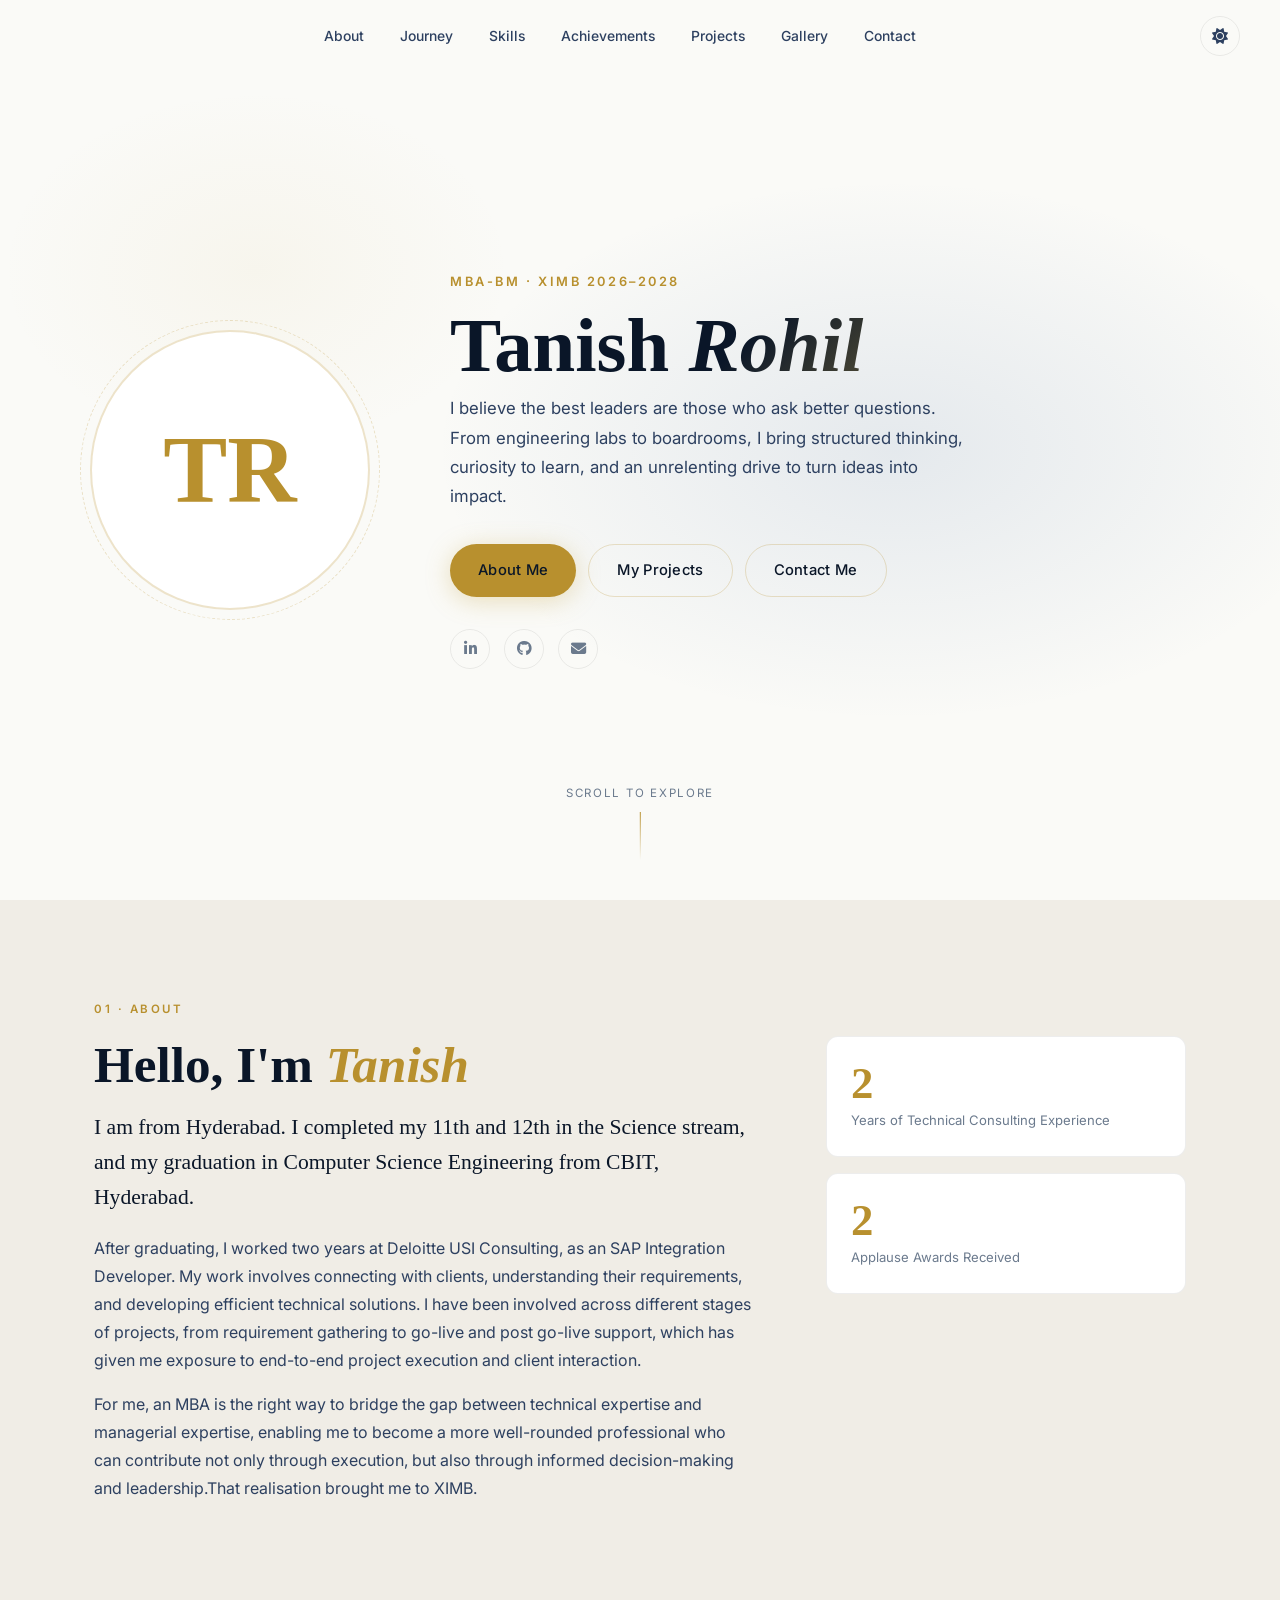
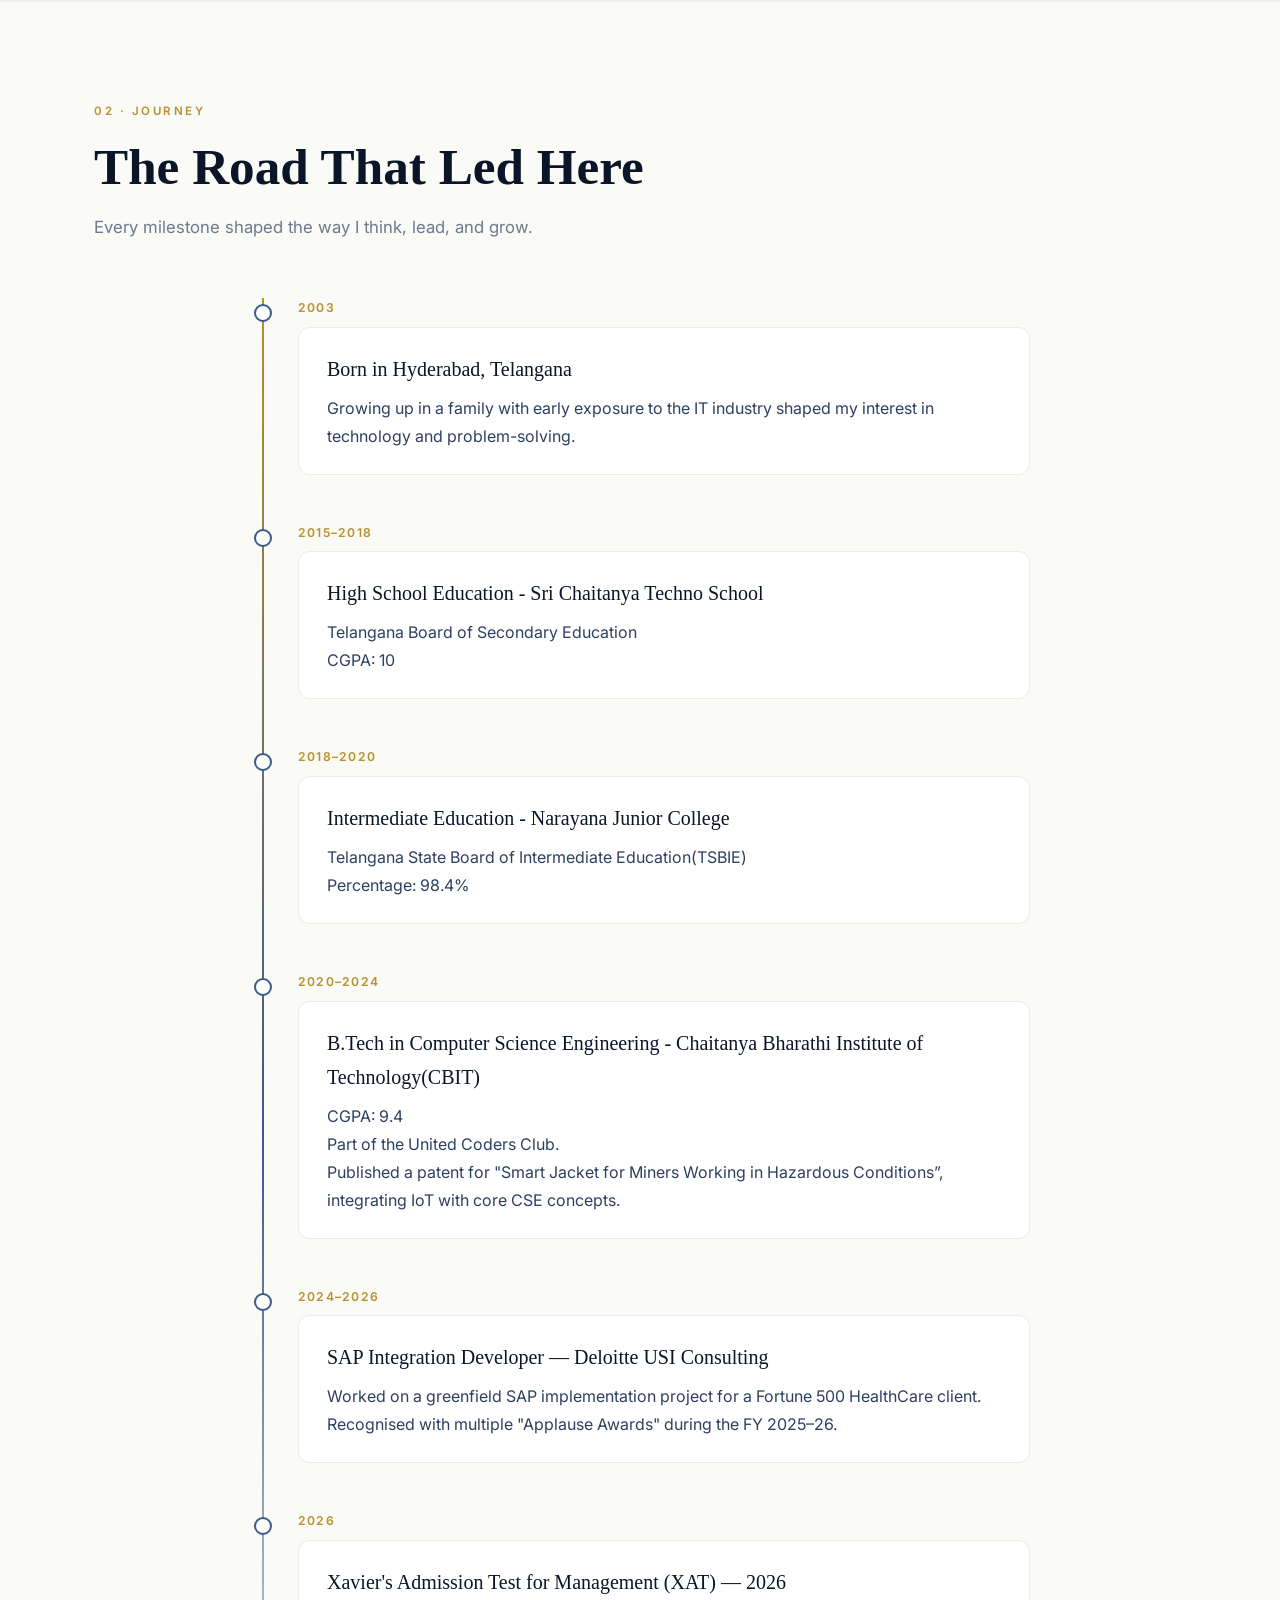
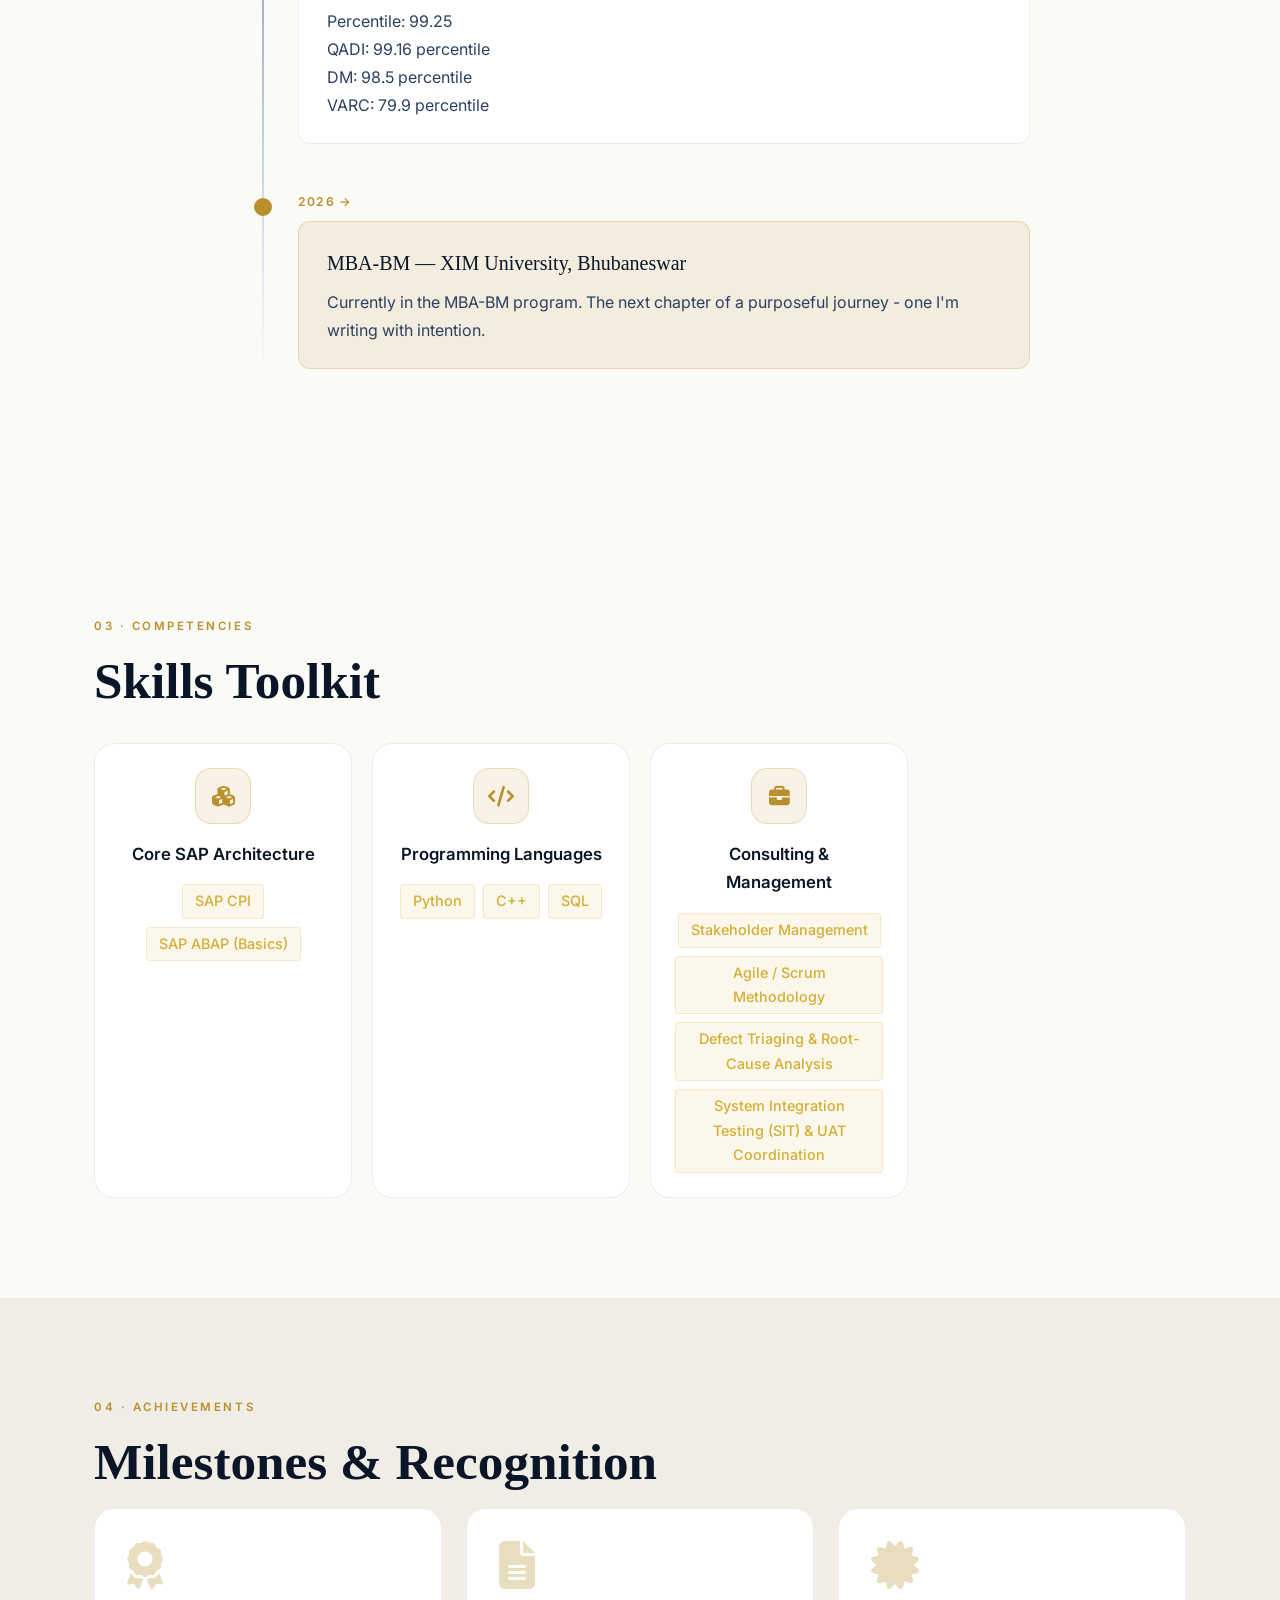
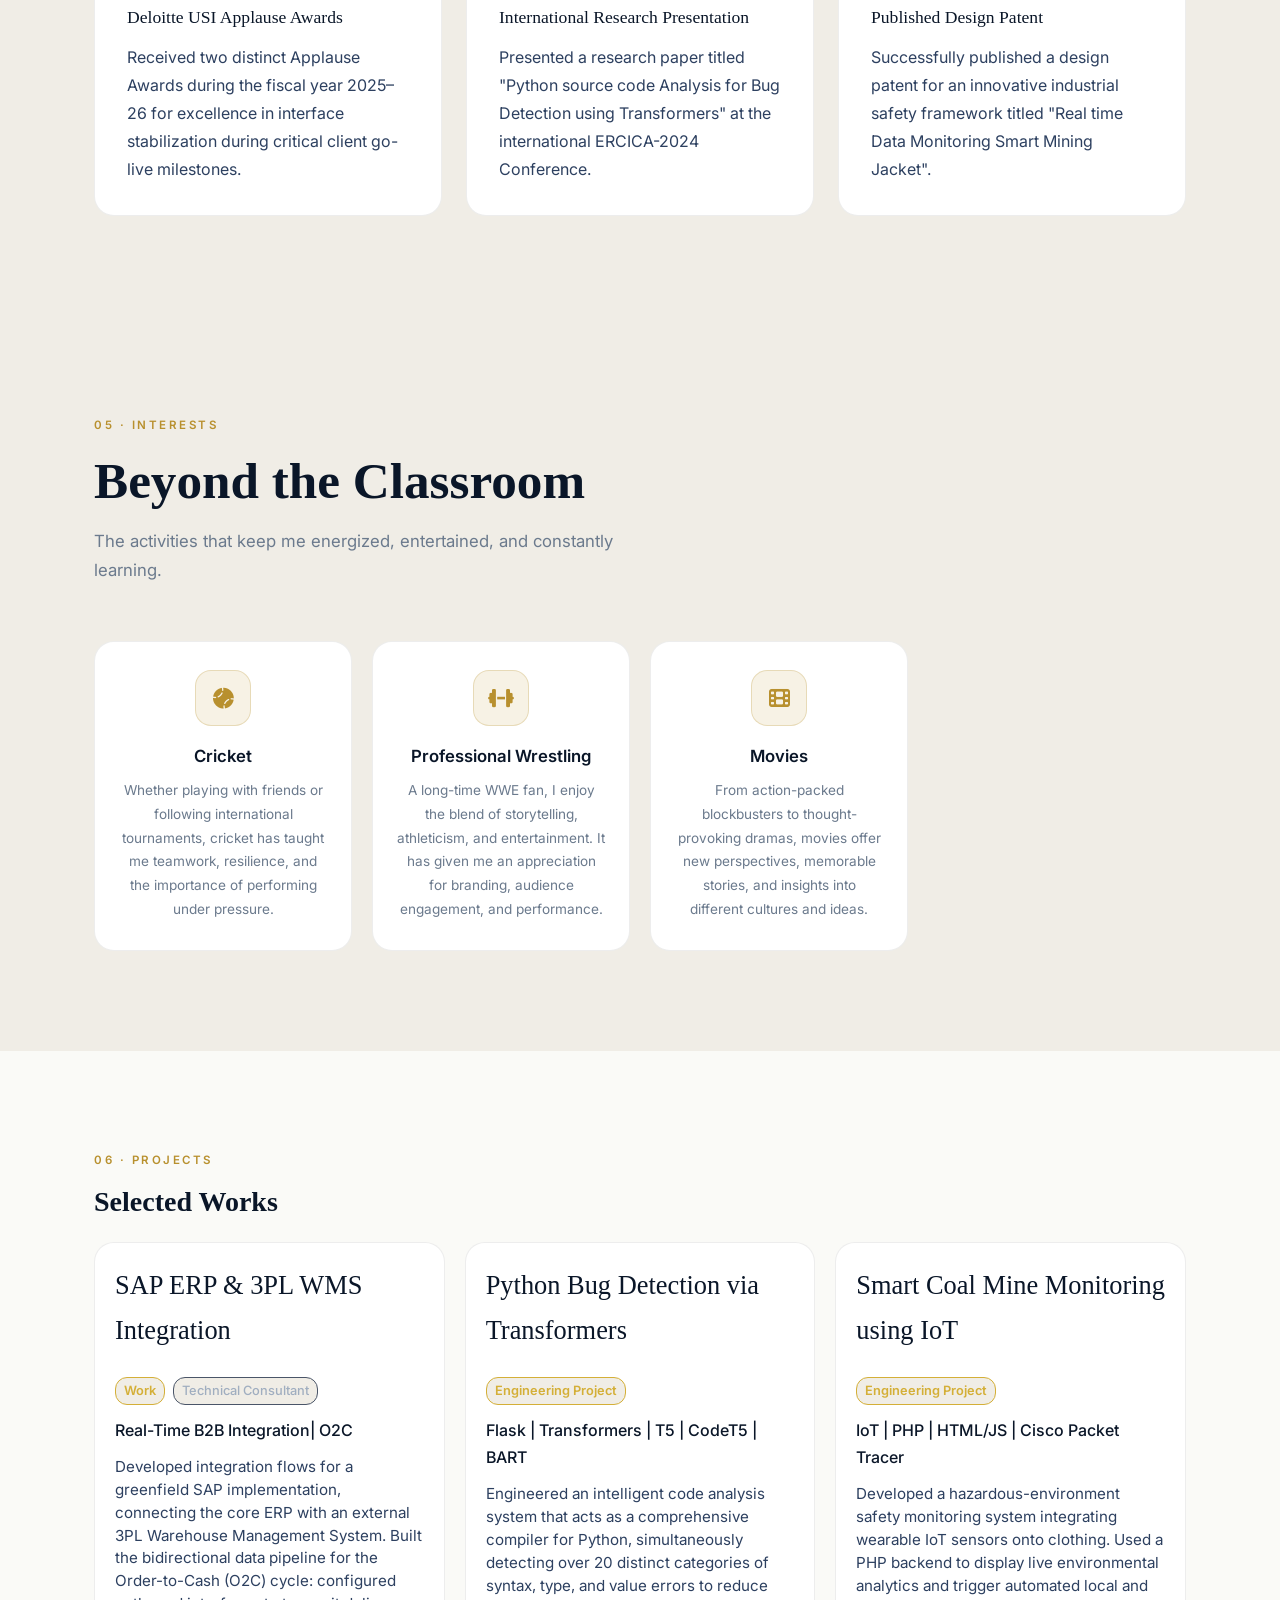
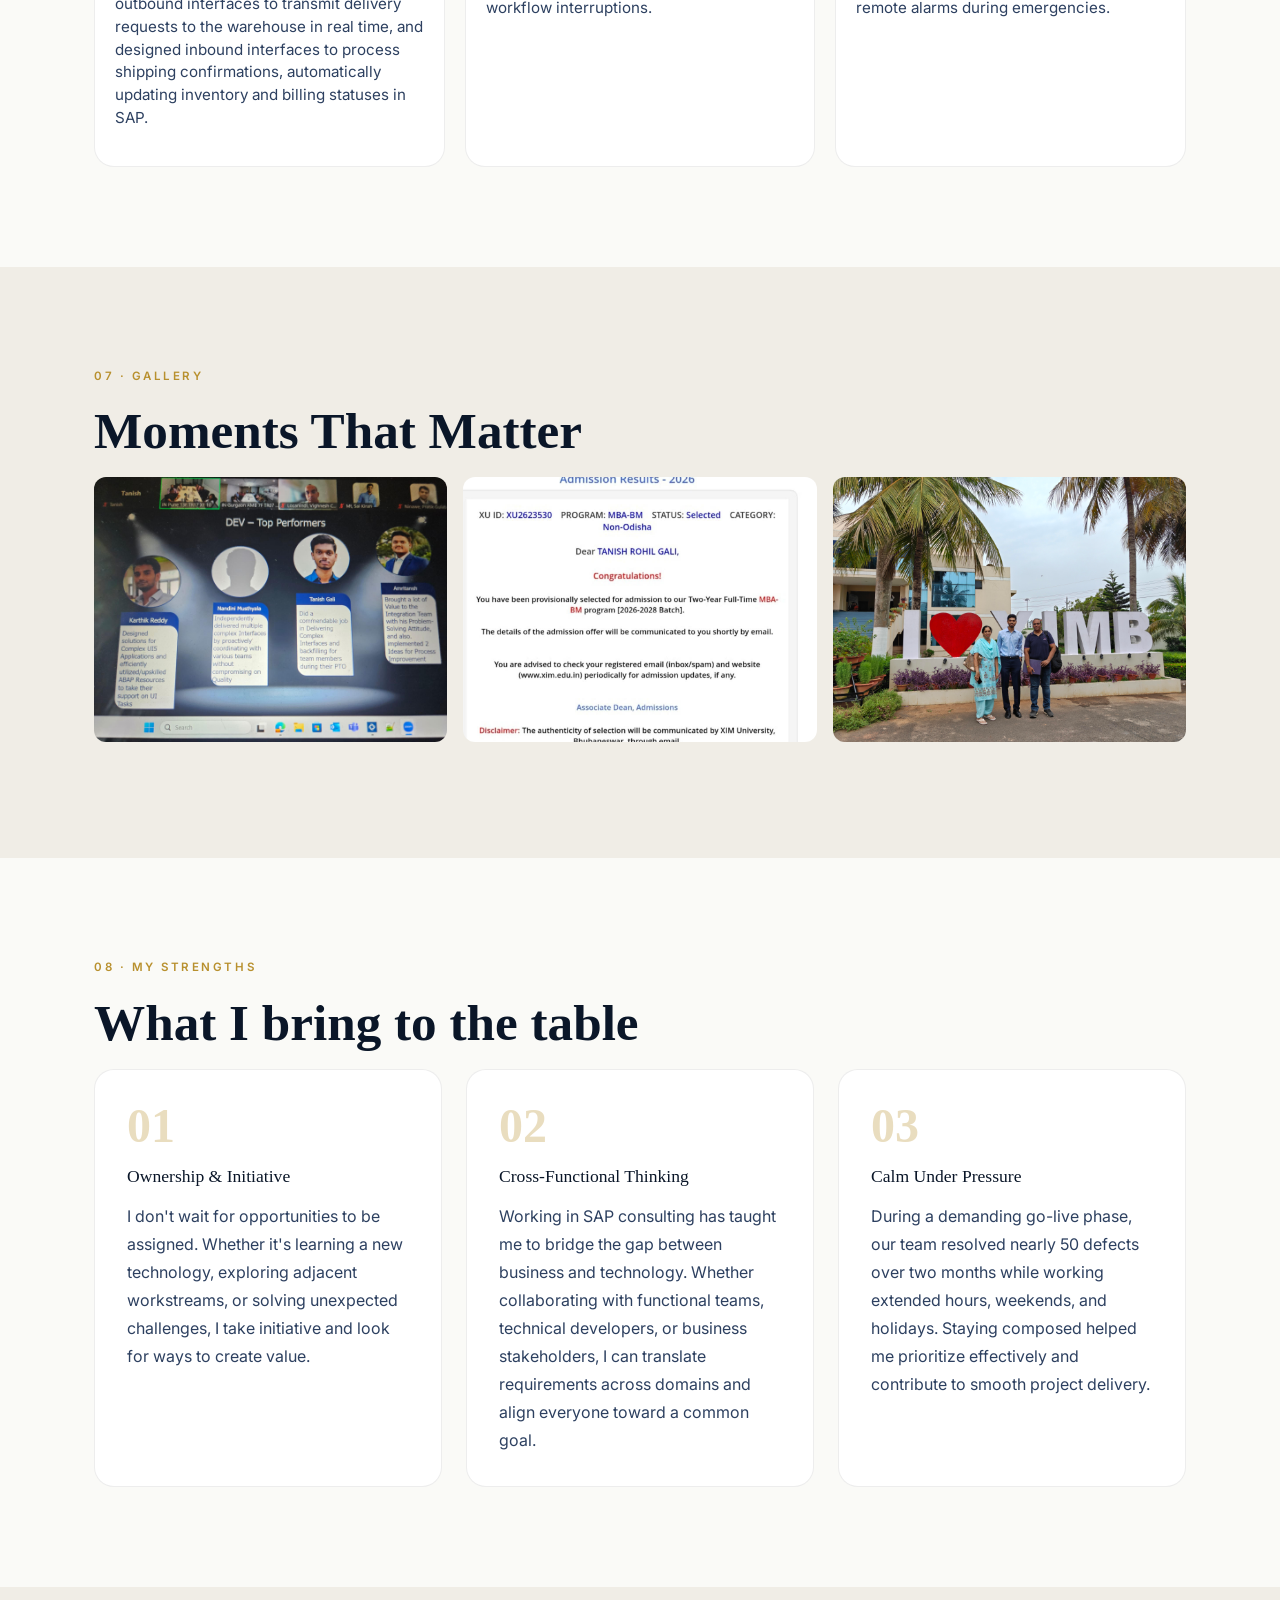
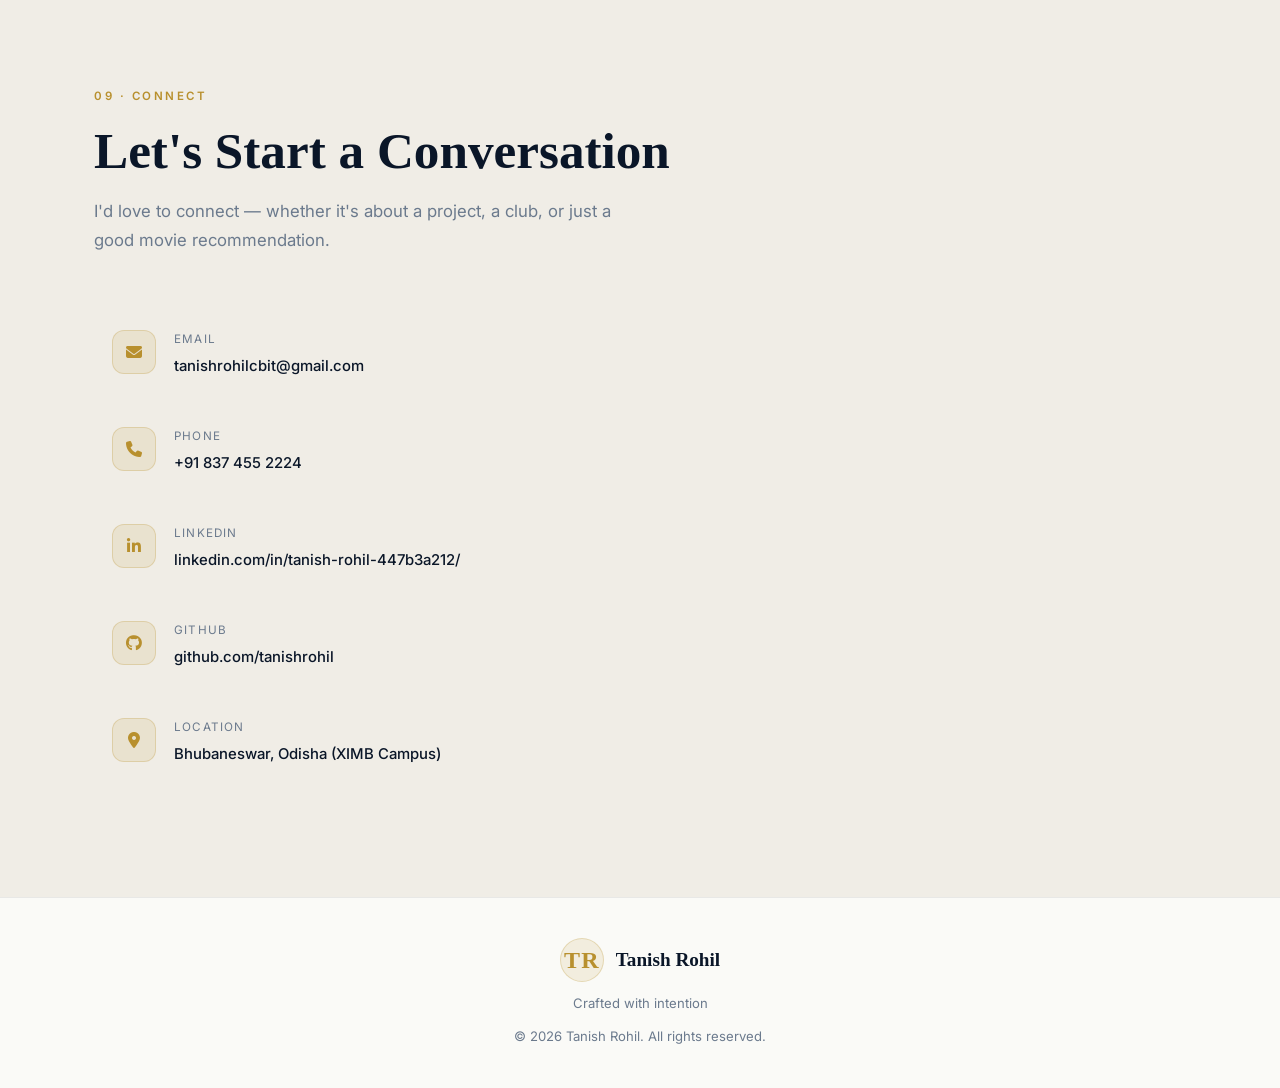
==== commit eeeb18dc: "Update index.html.html" ====
--- a/index.html.html
+++ b/index.html.html
@@ -305,9 +305,6 @@
             Developed integration flows for a greenfield SAP implementation, connecting the core ERP with an external 3PL Warehouse Management System. Built the bidirectional data pipeline for the Order-to-Cash (O2C) cycle: configured outbound interfaces to transmit delivery requests to the warehouse in real time, and designed inbound interfaces to process shipping confirmations, automatically updating inventory and billing statuses in SAP.
           </p>
         </div>
-        <div class="project-achievement" style="margin-top: auto; padding-top: 12px; border-top: 1px solid rgba(255,255,255,0.05);">
-          <strong>Key Achievement:</strong> Delivered the interfaces architecture from design to deployment, stabilizing real-time data exchange and handling exceptions through hypercare and extended support.
-        </div>
       </div>
 
       <div class="project-card reveal" style="flex: 1; display: flex; flex-direction: column; padding: 20px; box-sizing: border-box;">
@@ -323,9 +320,6 @@
             Engineered an intelligent code analysis system that acts as a comprehensive compiler for Python, simultaneously detecting over 20 distinct categories of syntax, type, and value errors to reduce workflow interruptions.
           </p>
         </div>
-        <div class="project-achievement" style="margin-top: auto; padding-top: 12px; border-top: 1px solid rgba(255,255,255,0.05);">
-          <strong>Key Achievement:</strong> Presented the research paper titled <em>"Python source code Analysis for Bug Detection using Transformers"</em> at the international ERCICA conference.
-        </div>
       </div>
 
       <div class="project-card reveal" style="flex: 1; display: flex; flex-direction: column; padding: 20px; box-sizing: border-box;">
@@ -340,9 +334,6 @@
           <p class="project-description" style="font-size: 0.95rem; line-height: 1.5; margin-top: 0; margin-bottom: 16px;">
             Developed a hazardous-environment safety monitoring system integrating wearable IoT sensors onto clothing. Used a PHP backend to display live environmental analytics and trigger automated local and remote alarms during emergencies.
           </p>
-        </div>
-        <div class="project-achievement" style="margin-top: auto; padding-top: 12px; border-top: 1px solid rgba(255,255,255,0.05);">
-          <strong>Key Achievement:</strong> Successfully published a patent for the innovative wearable safety integration framework.
         </div>
       </div>
       
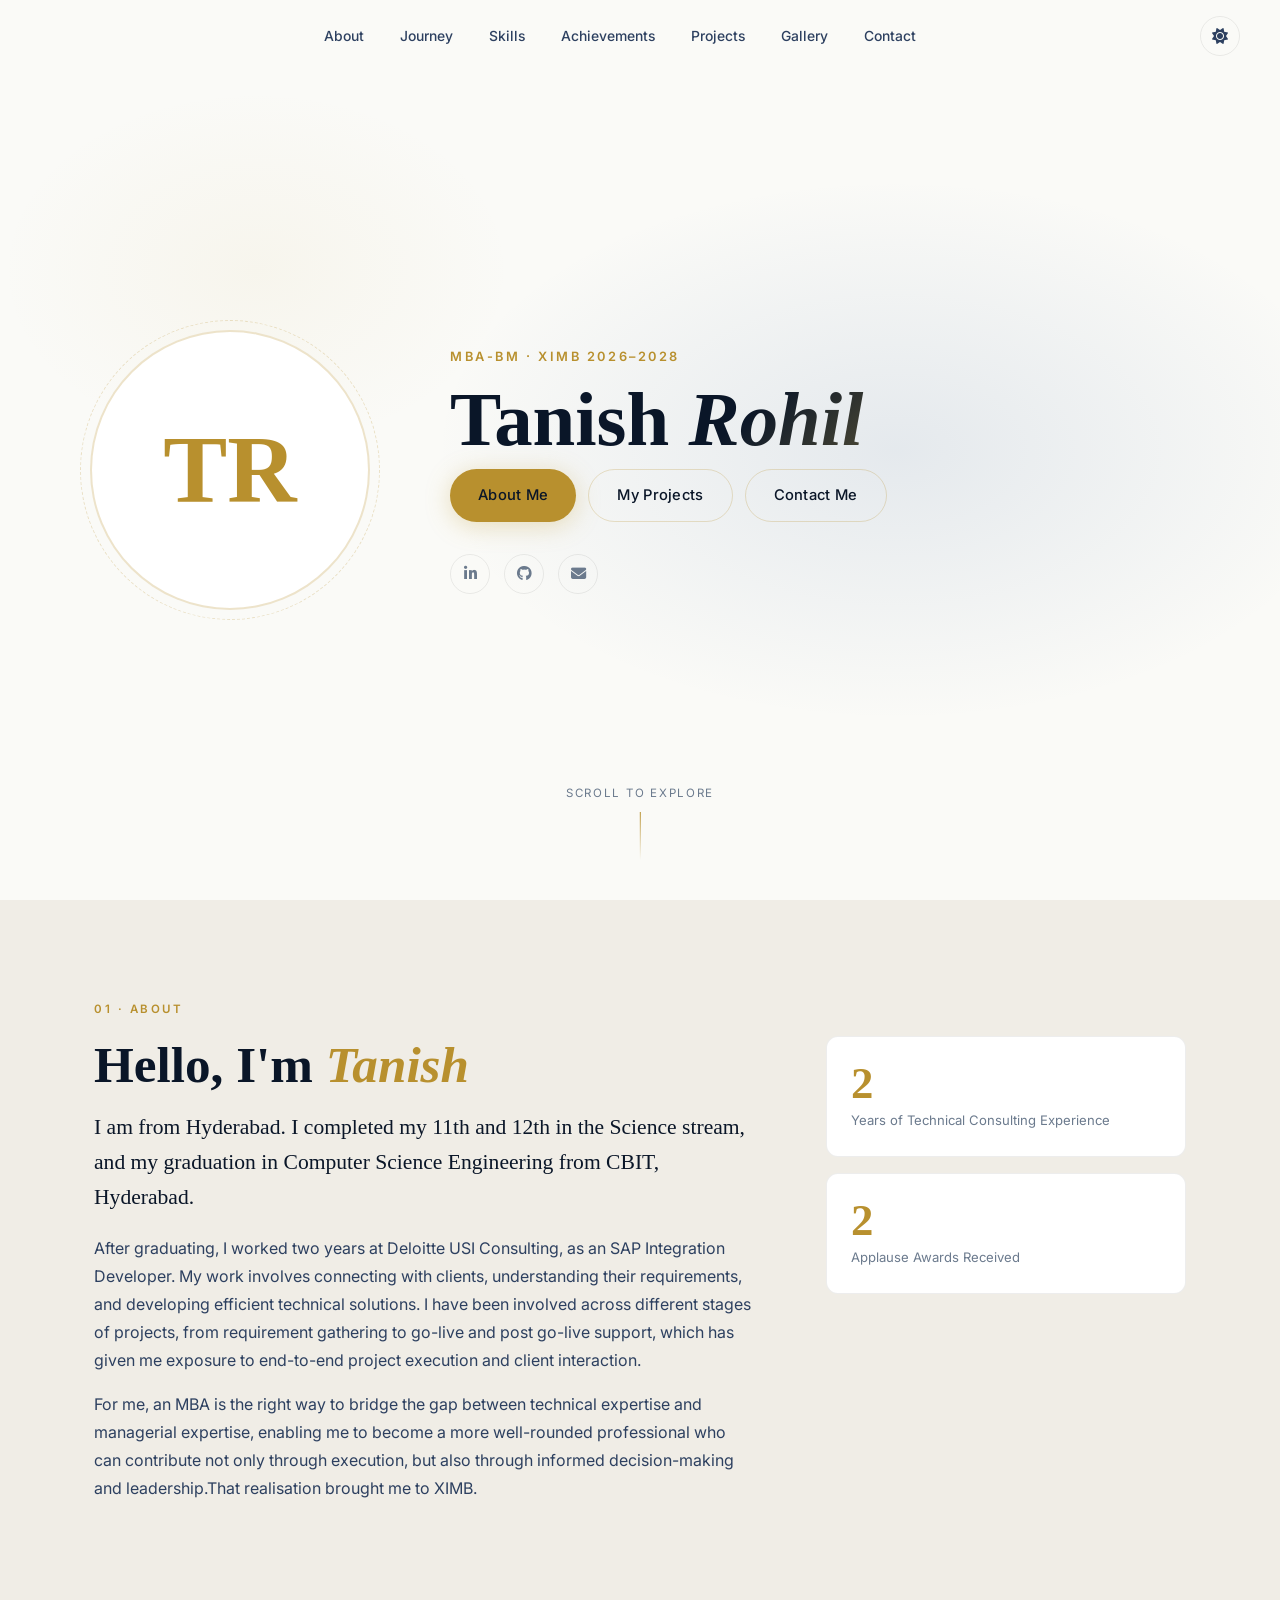
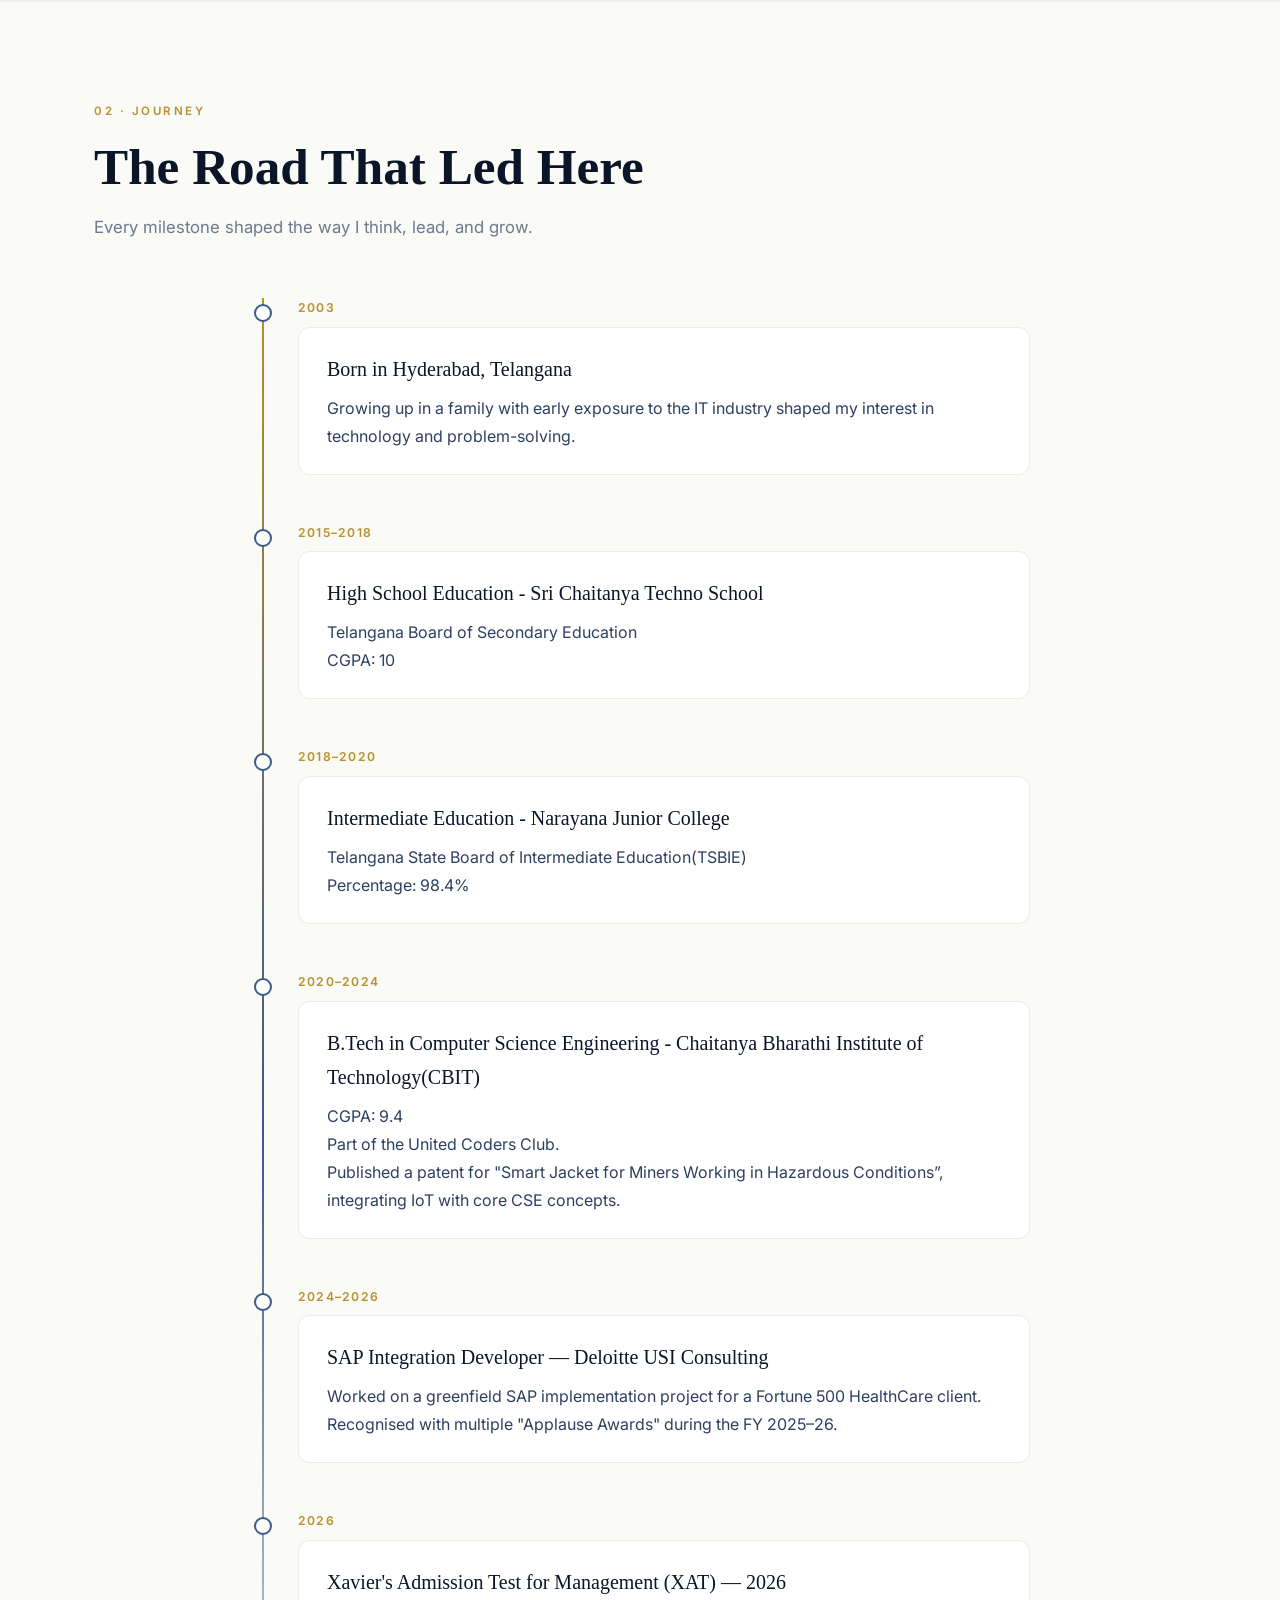
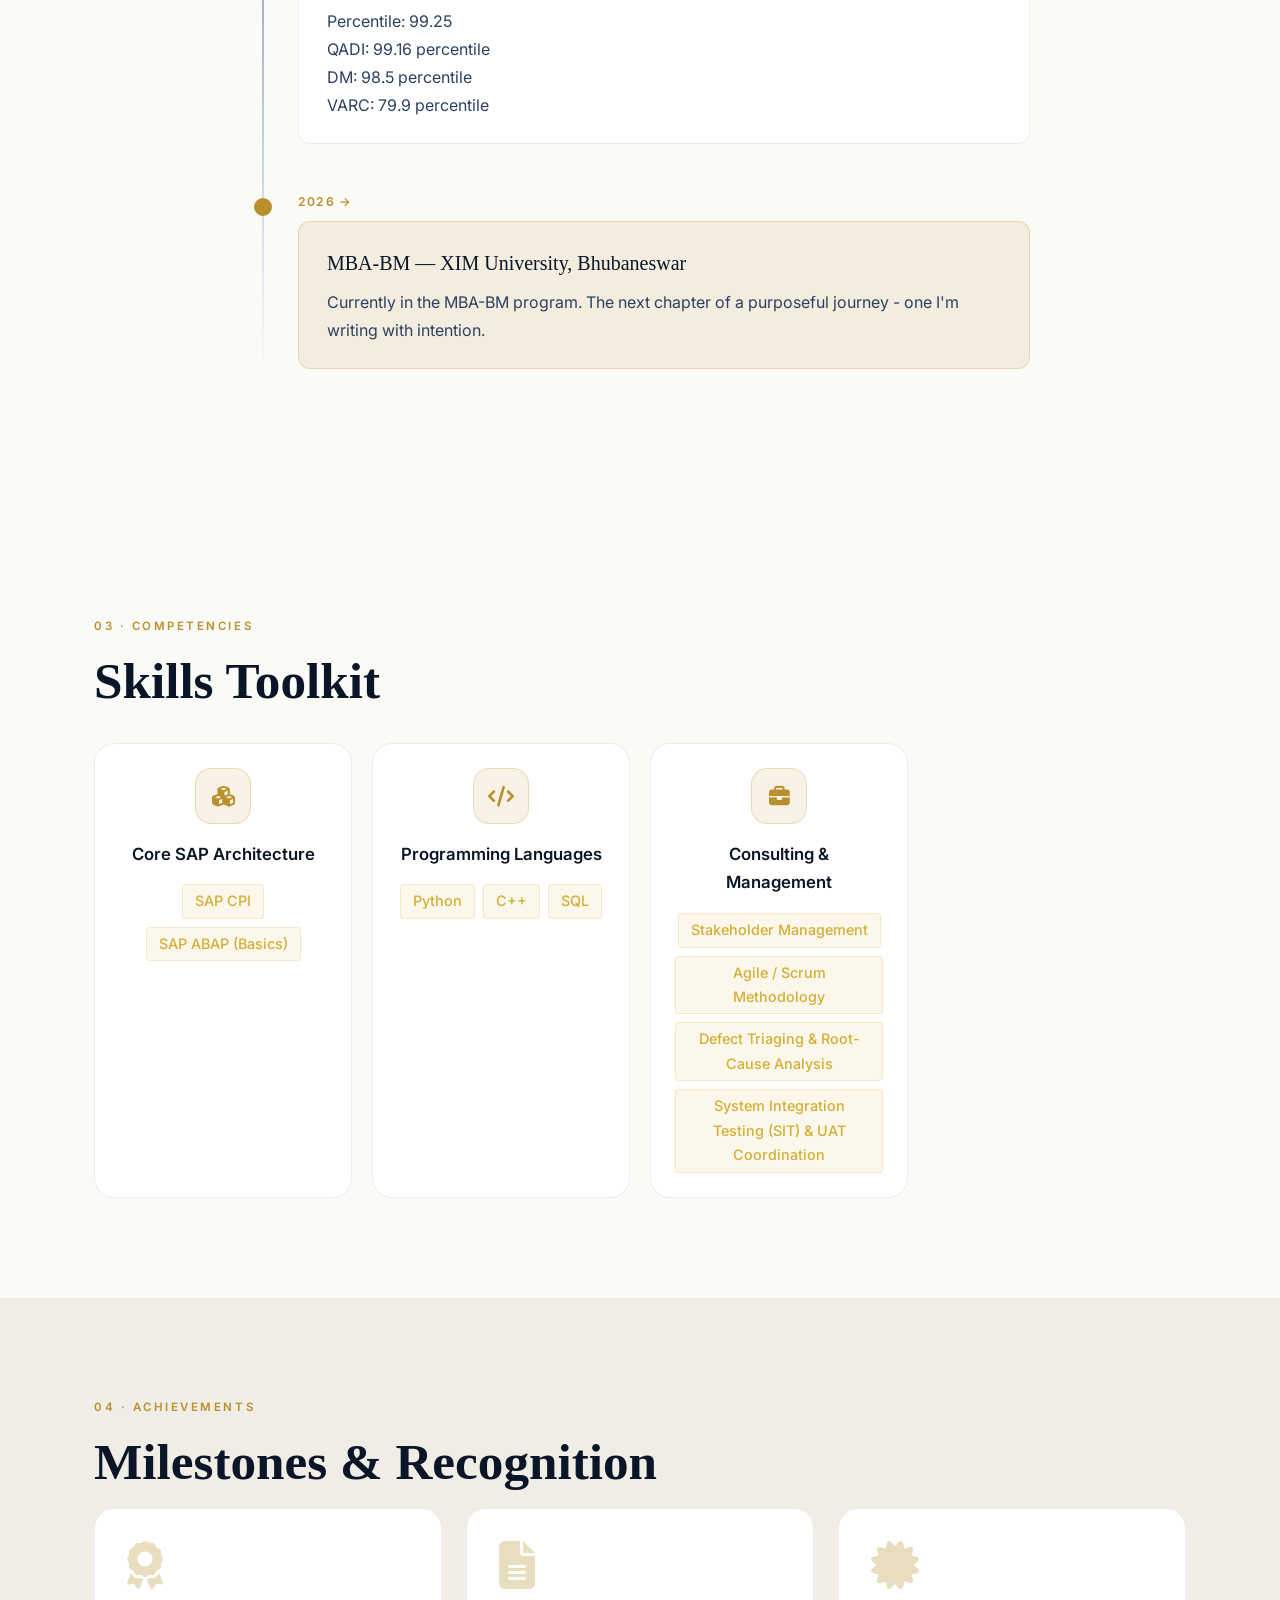
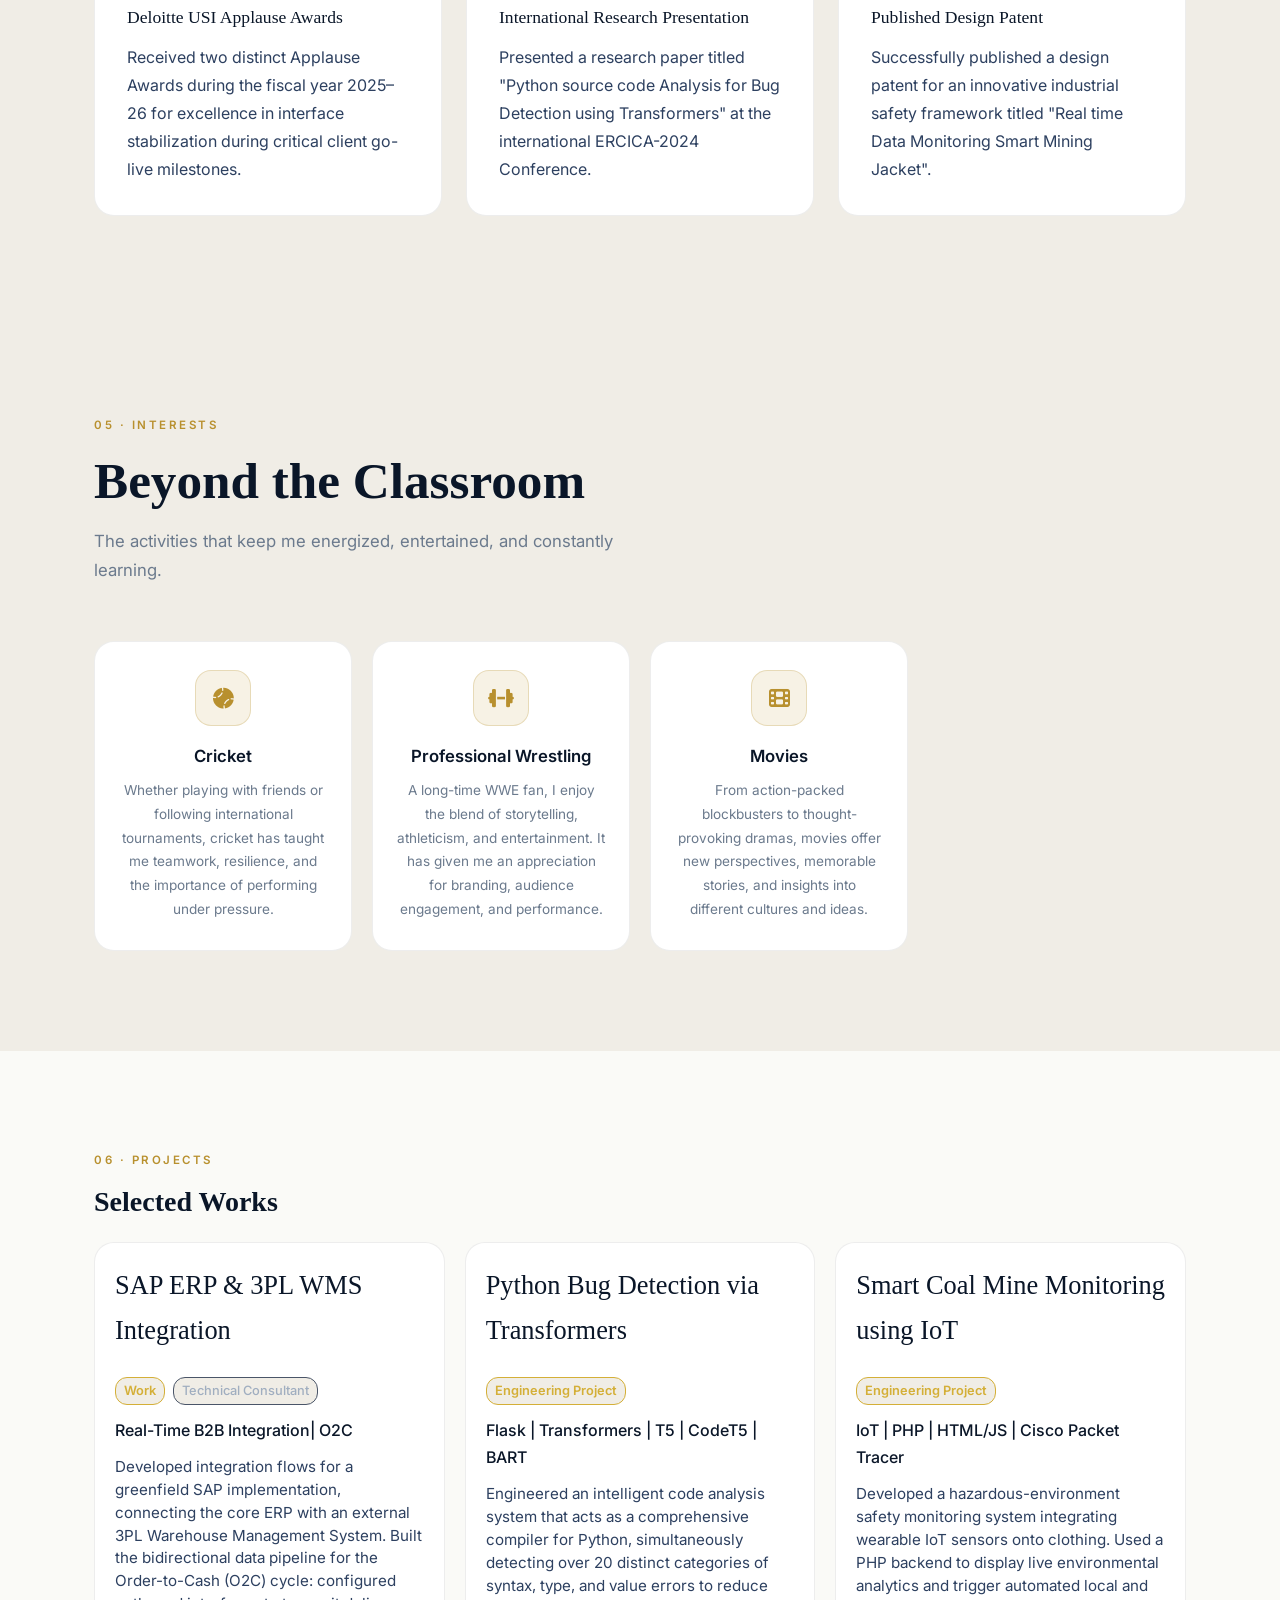
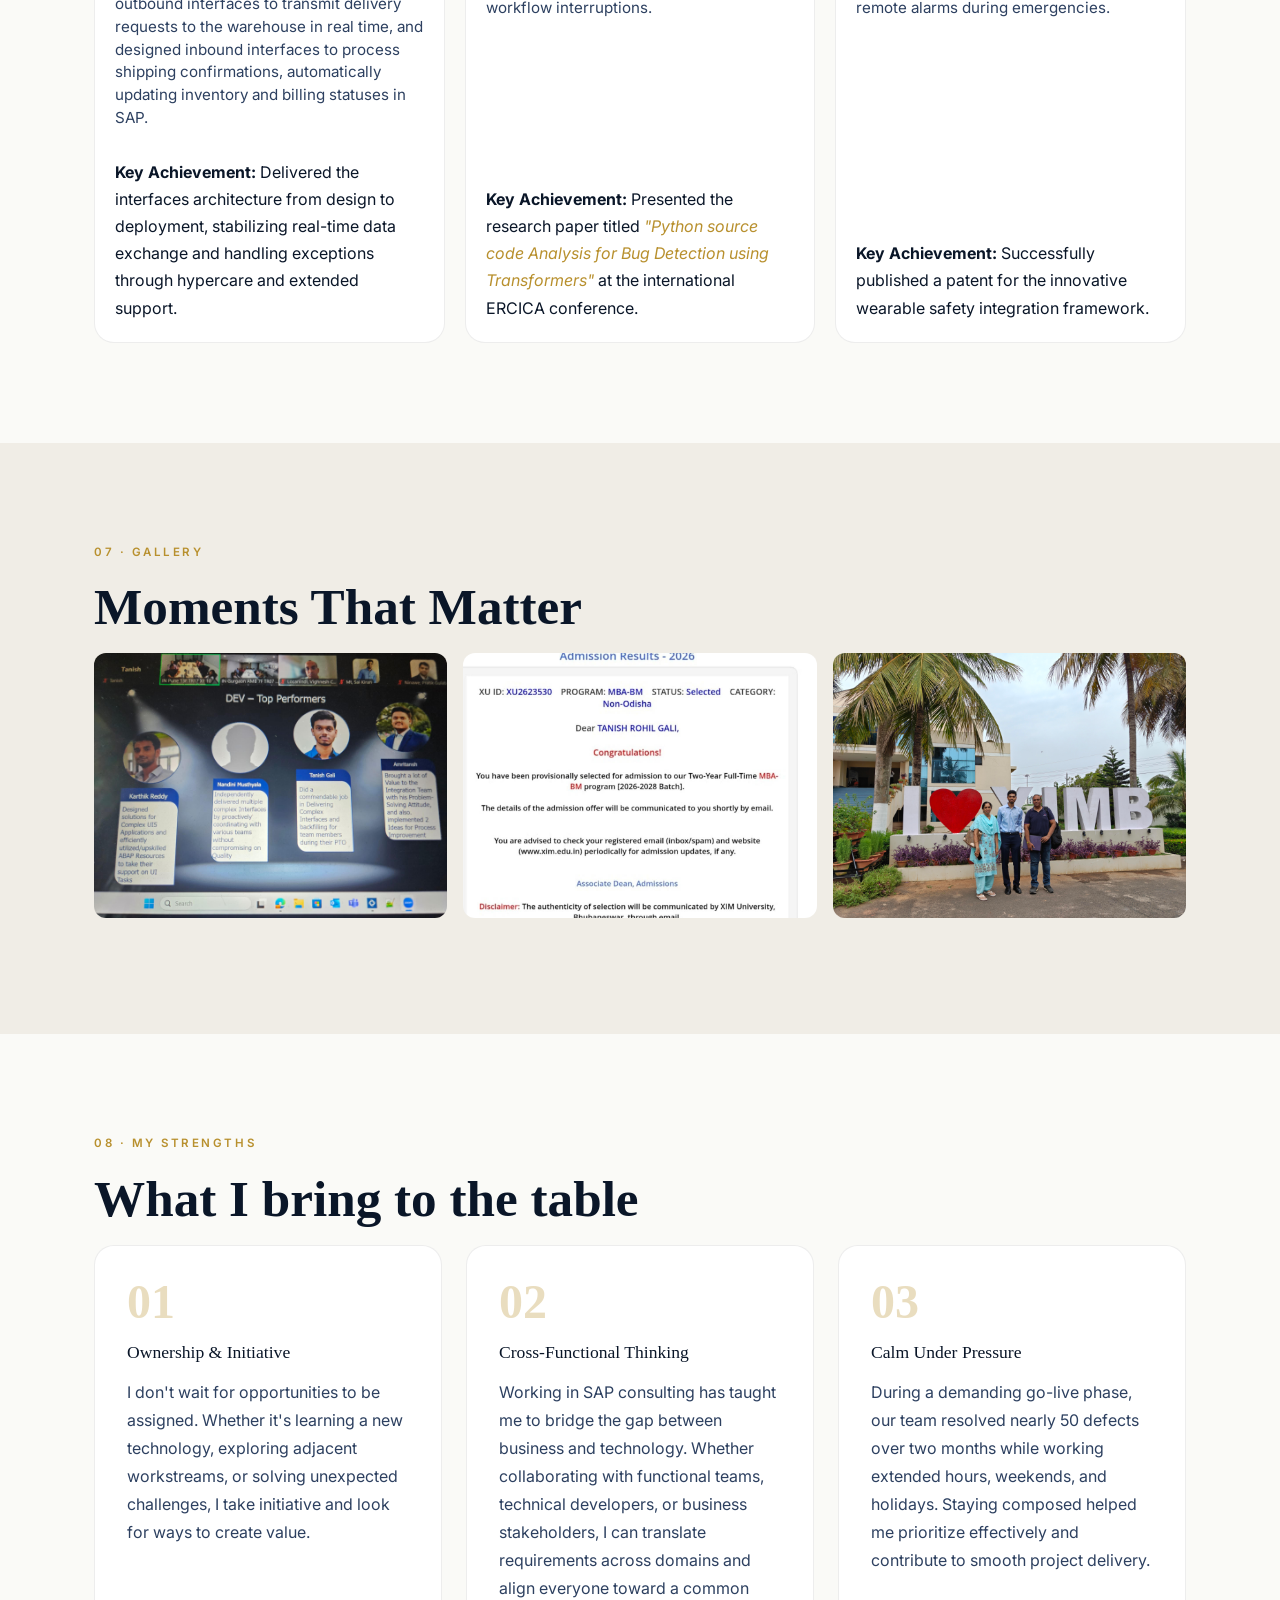
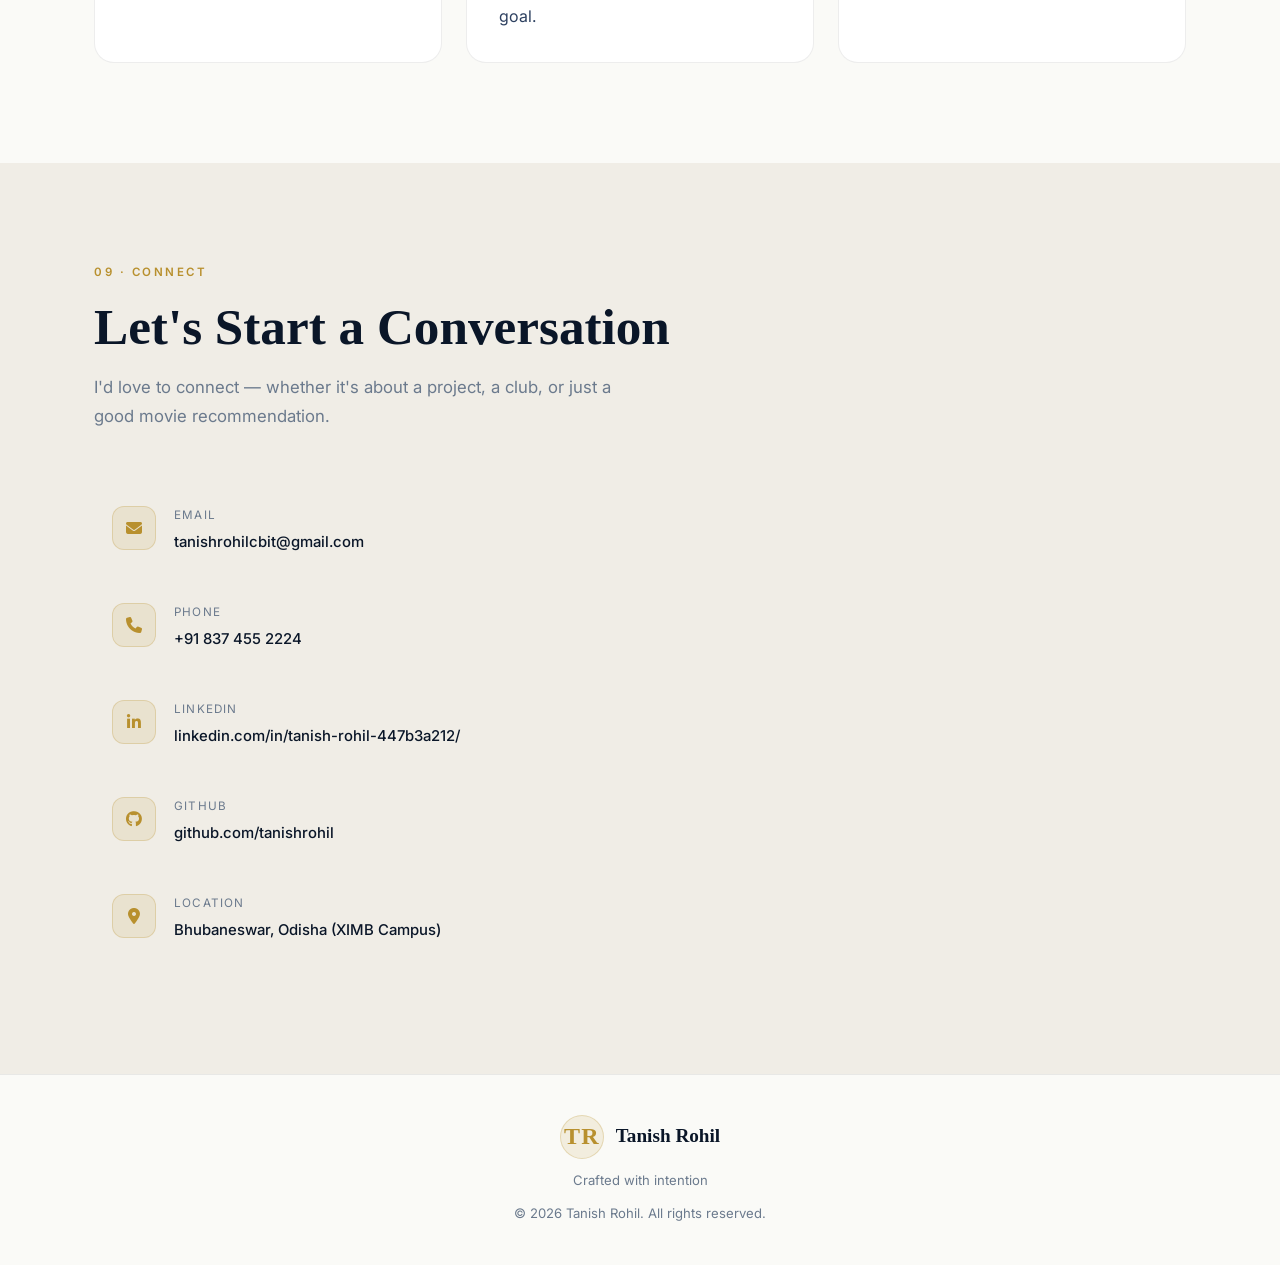
==== commit d82c526a: "Update index.html.html" ====
--- a/index.html.html
+++ b/index.html.html
@@ -56,10 +56,10 @@
       <div class="hero-text">
         <p class="hero-eyebrow">MBA-BM · XIMB 2026–2028</p>
         <h1 class="hero-name">Tanish <em>Rohil</em></h1>
-        <p class="hero-intro">
-          I believe the best leaders are those who ask better questions. From engineering labs to boardrooms,
-          I bring structured thinking, curiosity to learn, and an unrelenting drive to turn ideas into impact.
-        </p>
+        <div class="hero-typewriter-container" style="flex-direction: column; align-items: flex-start; height: auto;">
+          <span class="hero-typewriter" id="typewriter1"></span>
+          <span class="hero-typewriter" id="typewriter2" style="margin-top: 4px;"></span>
+        </div>
         <div class="hero-cta">
           <a href="#about" class="btn btn-primary">About Me</a>
           <a href="#projects" class="btn btn-ghost">My Projects</a>
@@ -305,6 +305,9 @@
             Developed integration flows for a greenfield SAP implementation, connecting the core ERP with an external 3PL Warehouse Management System. Built the bidirectional data pipeline for the Order-to-Cash (O2C) cycle: configured outbound interfaces to transmit delivery requests to the warehouse in real time, and designed inbound interfaces to process shipping confirmations, automatically updating inventory and billing statuses in SAP.
           </p>
         </div>
+        <div class="project-achievement" style="margin-top: auto; padding-top: 12px; border-top: 1px solid rgba(255,255,255,0.05);">
+          <strong>Key Achievement:</strong> Delivered the interfaces architecture from design to deployment, stabilizing real-time data exchange and handling exceptions through hypercare and extended support.
+        </div>
       </div>
 
       <div class="project-card reveal" style="flex: 1; display: flex; flex-direction: column; padding: 20px; box-sizing: border-box;">
@@ -320,6 +323,9 @@
             Engineered an intelligent code analysis system that acts as a comprehensive compiler for Python, simultaneously detecting over 20 distinct categories of syntax, type, and value errors to reduce workflow interruptions.
           </p>
         </div>
+        <div class="project-achievement" style="margin-top: auto; padding-top: 12px; border-top: 1px solid rgba(255,255,255,0.05);">
+          <strong>Key Achievement:</strong> Presented the research paper titled <em>"Python source code Analysis for Bug Detection using Transformers"</em> at the international ERCICA conference.
+        </div>
       </div>
 
       <div class="project-card reveal" style="flex: 1; display: flex; flex-direction: column; padding: 20px; box-sizing: border-box;">
@@ -334,6 +340,9 @@
           <p class="project-description" style="font-size: 0.95rem; line-height: 1.5; margin-top: 0; margin-bottom: 16px;">
             Developed a hazardous-environment safety monitoring system integrating wearable IoT sensors onto clothing. Used a PHP backend to display live environmental analytics and trigger automated local and remote alarms during emergencies.
           </p>
+        </div>
+        <div class="project-achievement" style="margin-top: auto; padding-top: 12px; border-top: 1px solid rgba(255,255,255,0.05);">
+          <strong>Key Achievement:</strong> Successfully published a patent for the innovative wearable safety integration framework.
         </div>
       </div>
       
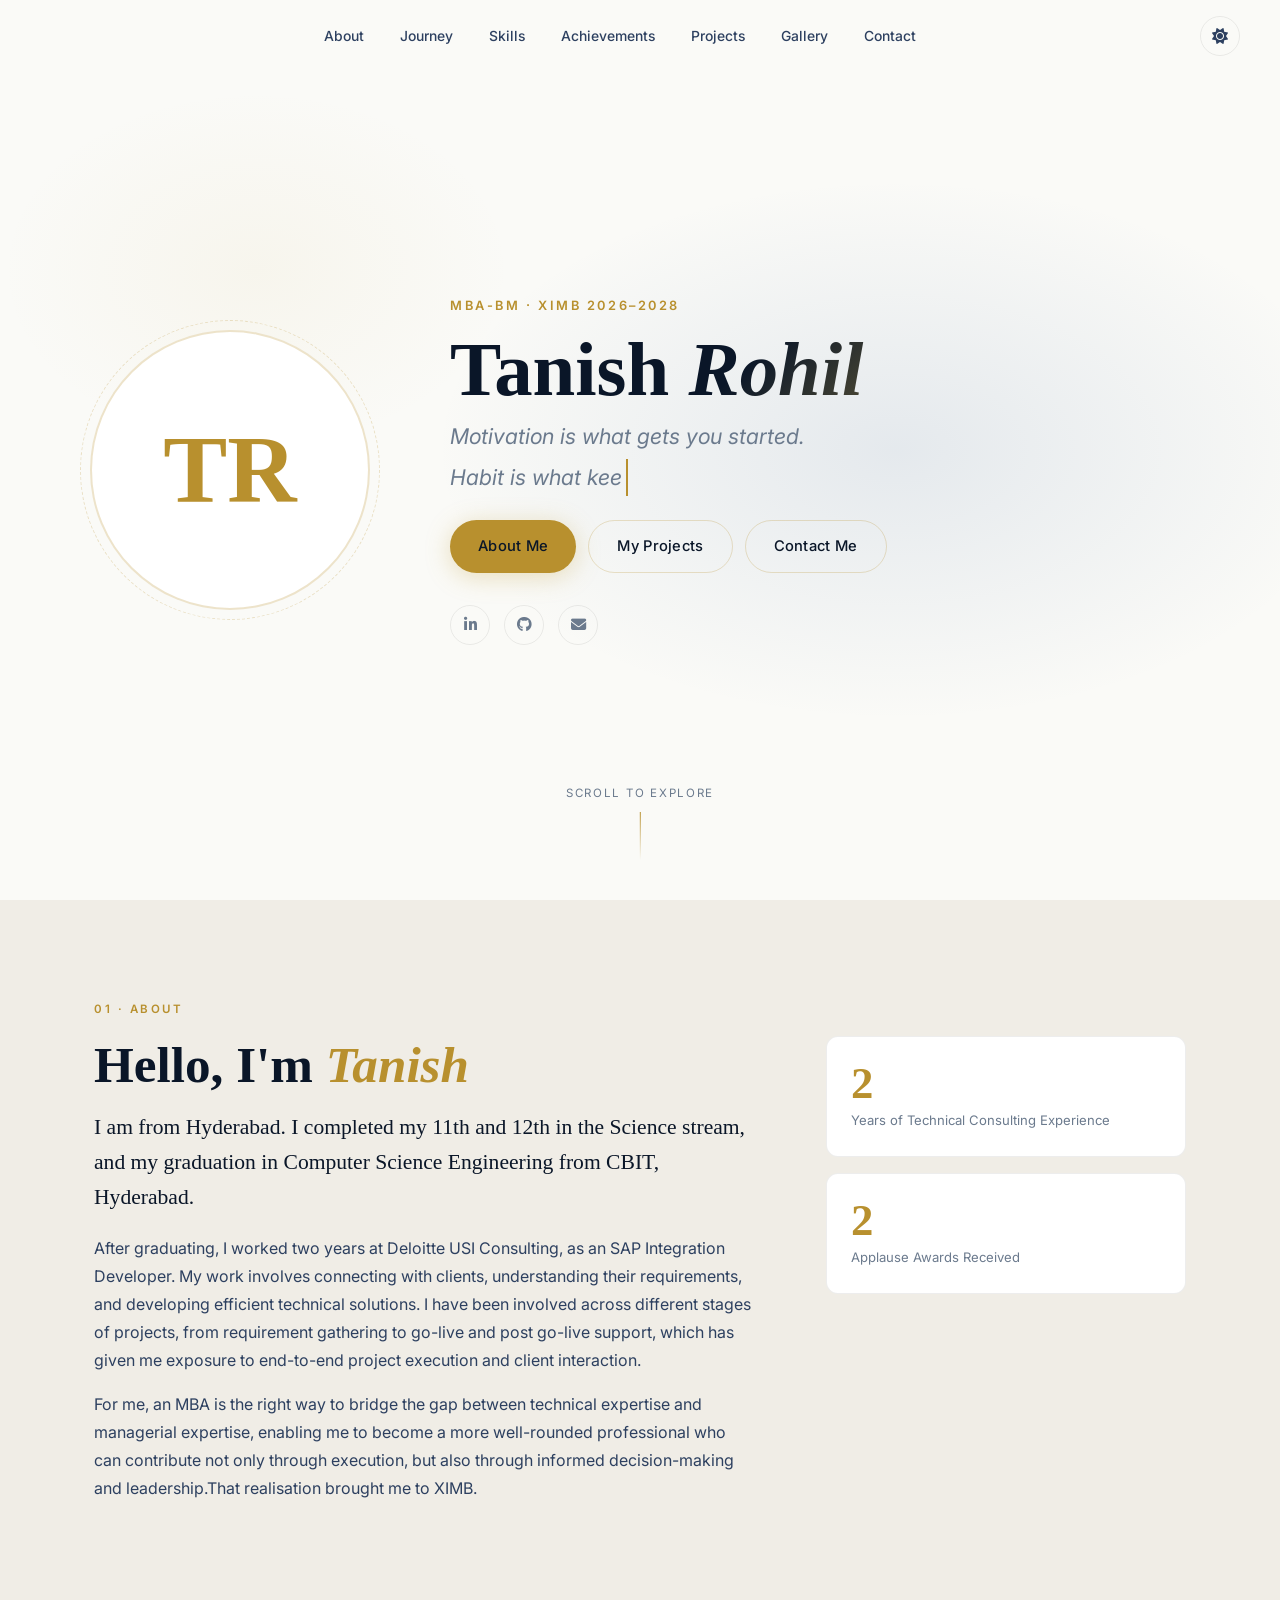
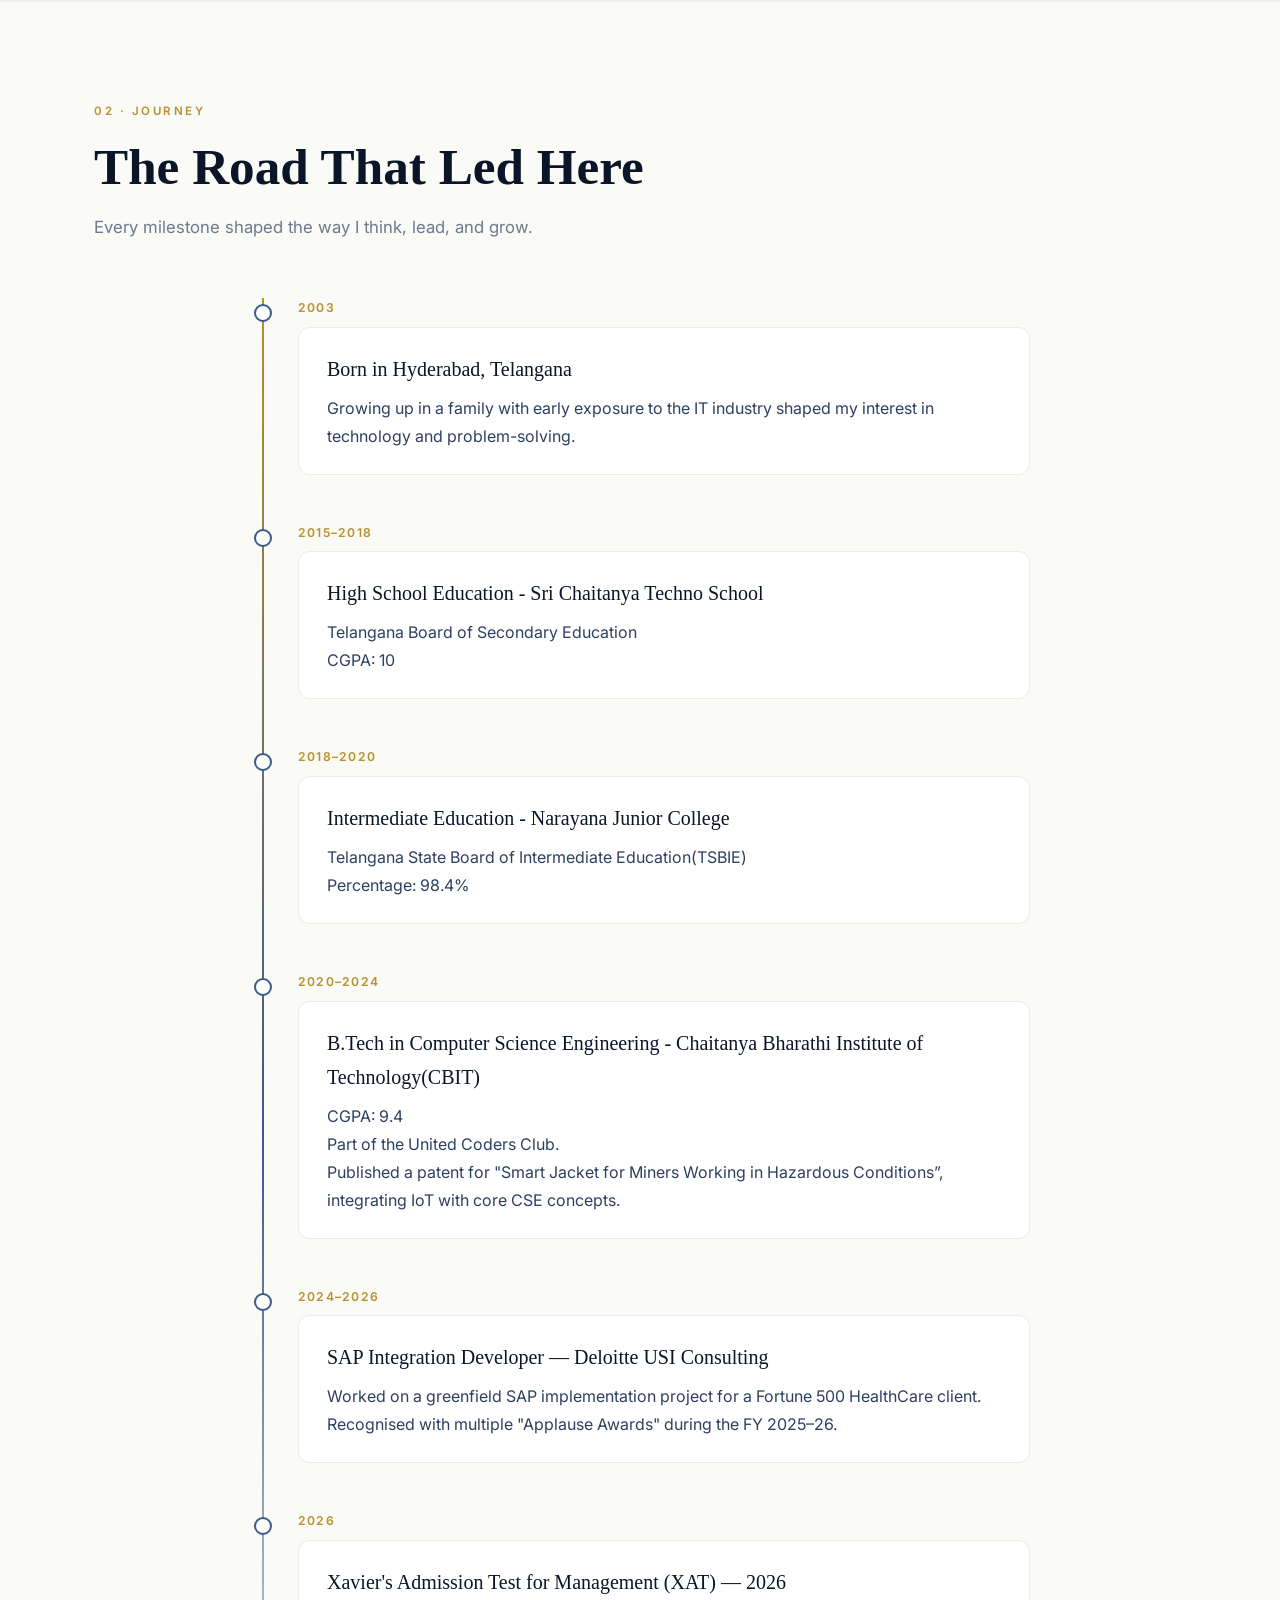
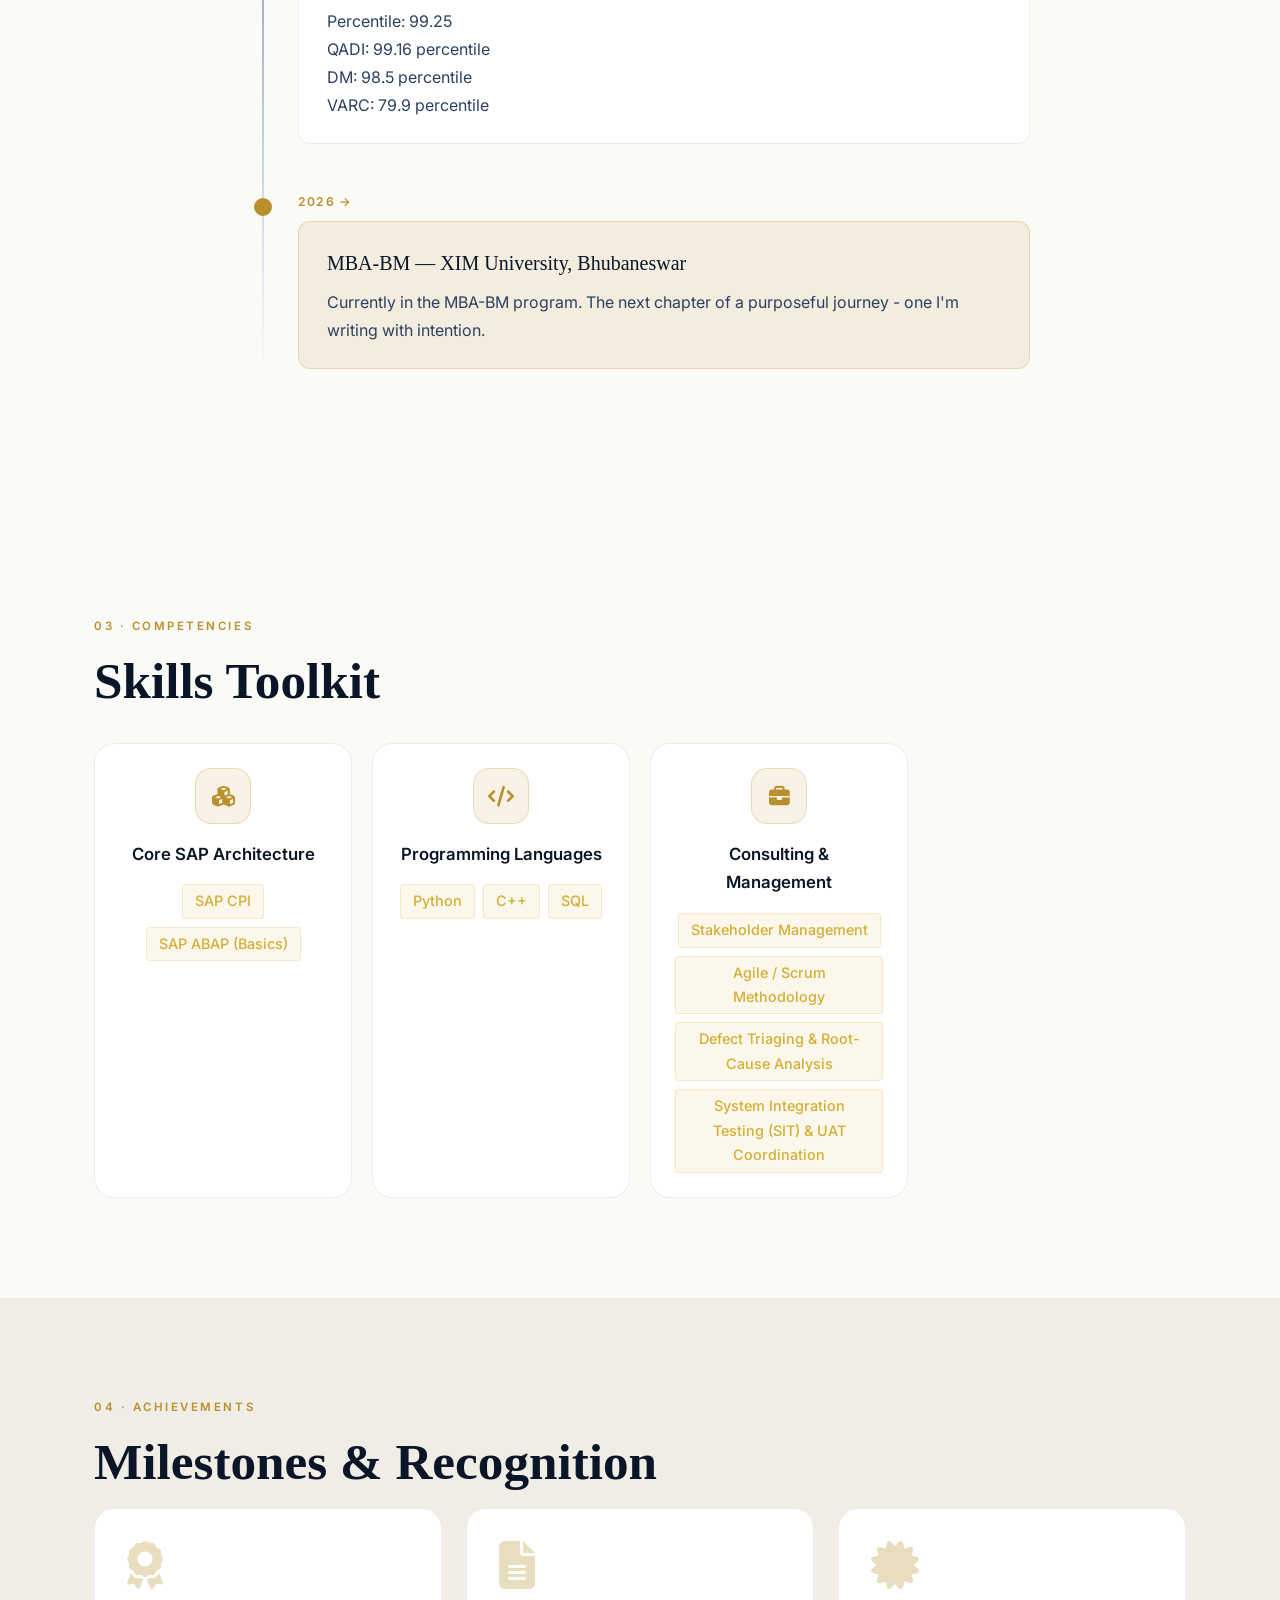
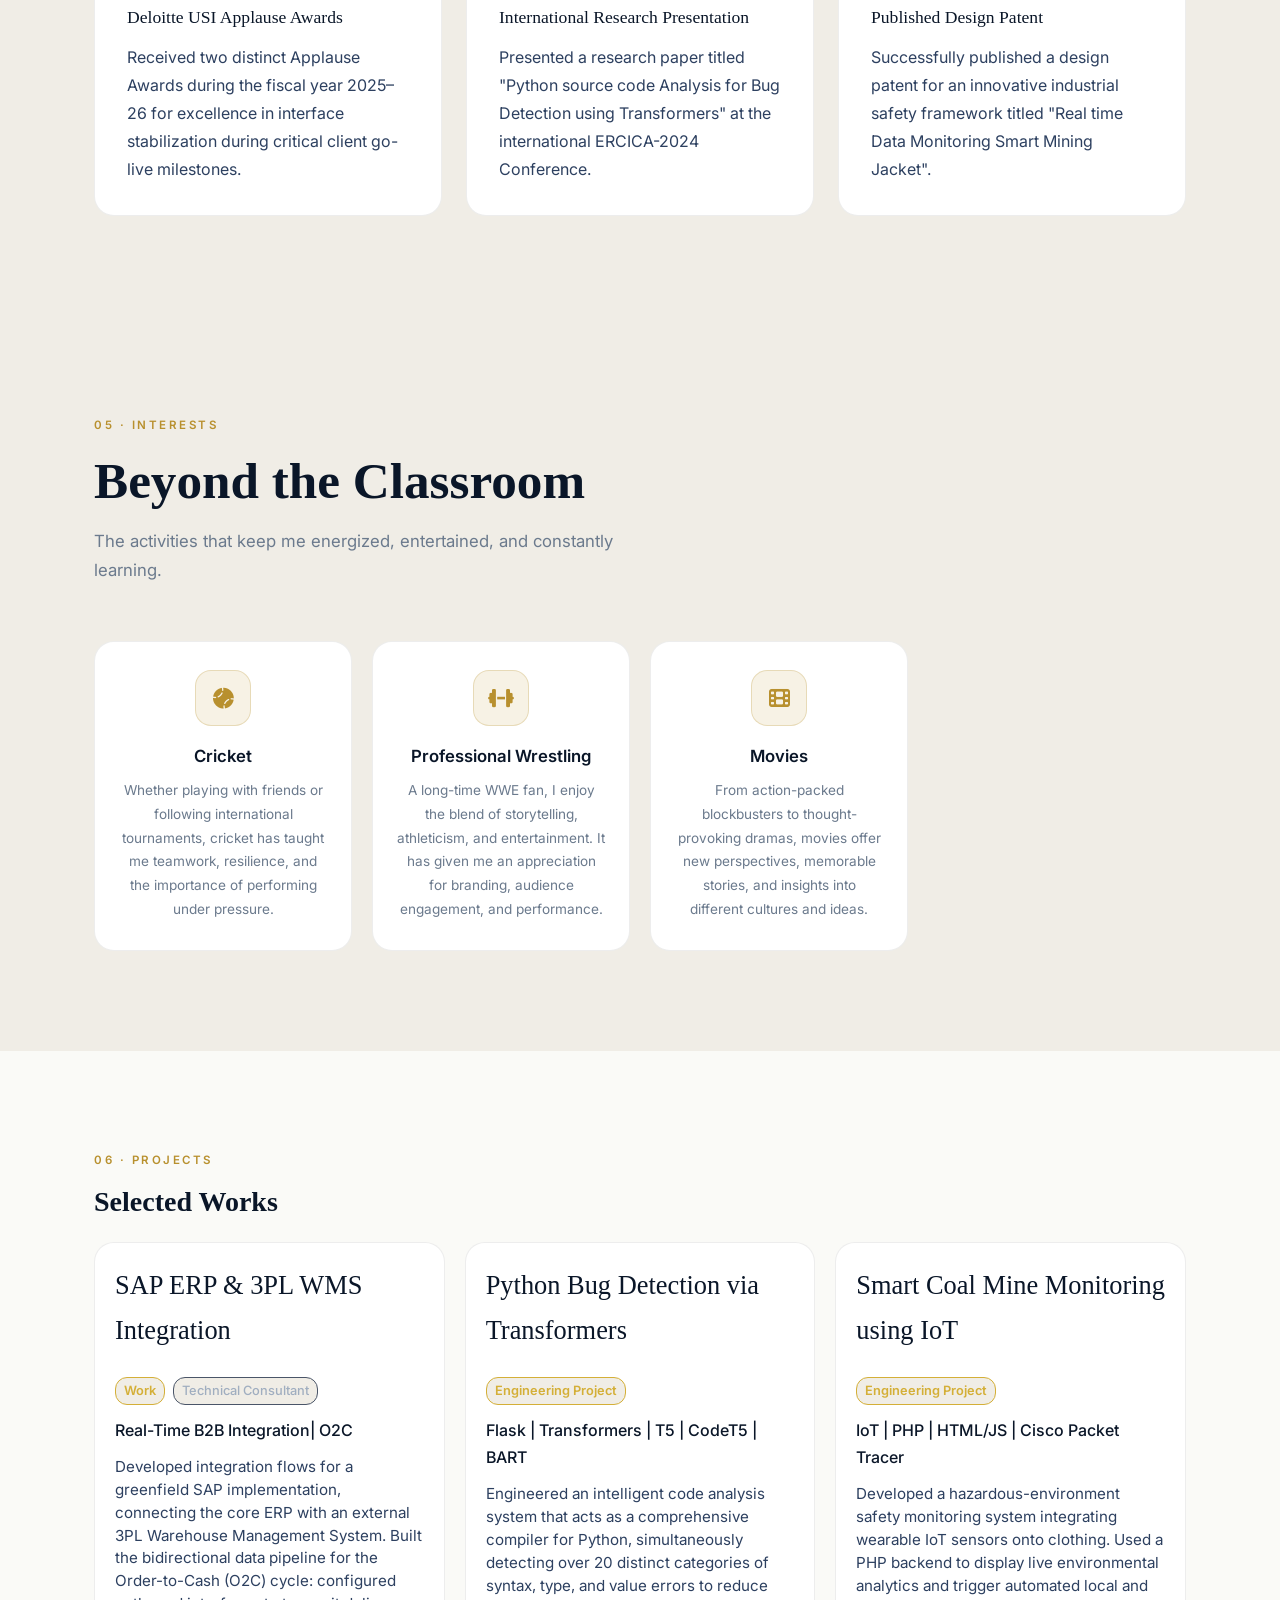
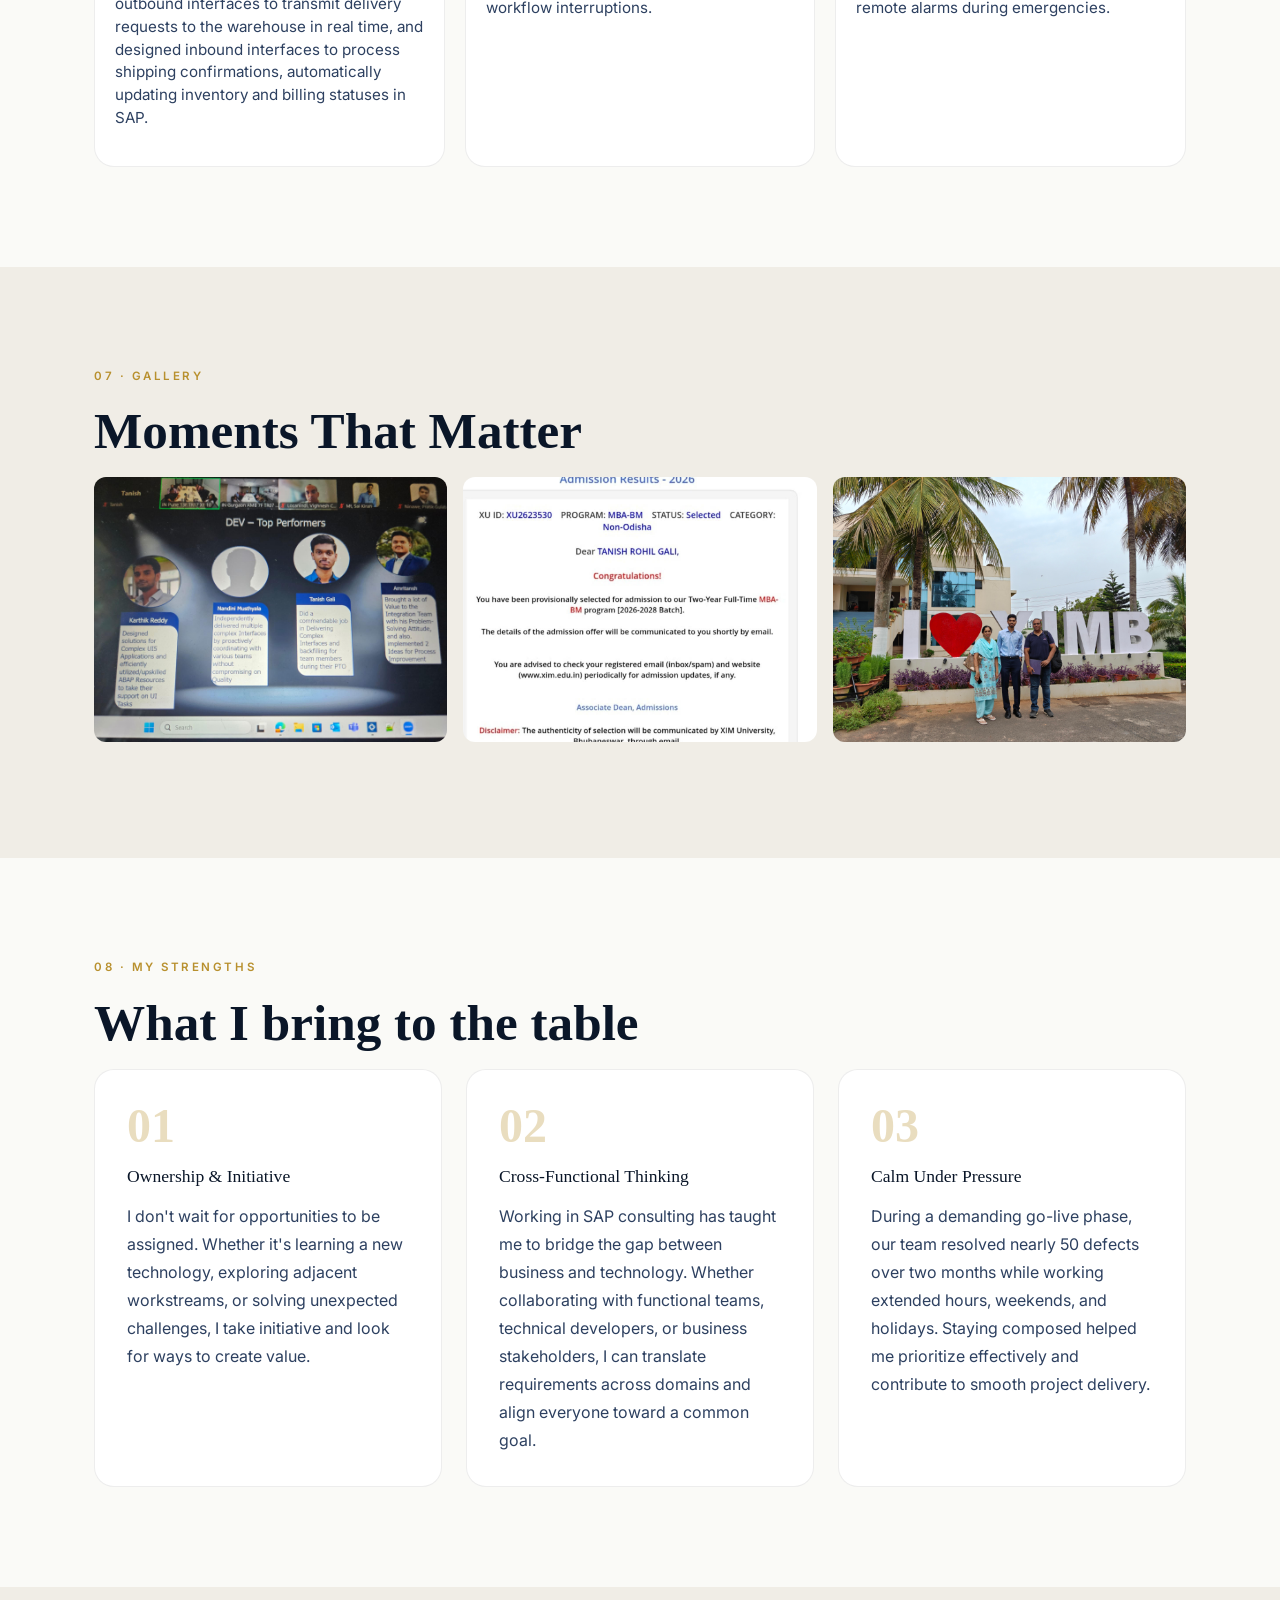
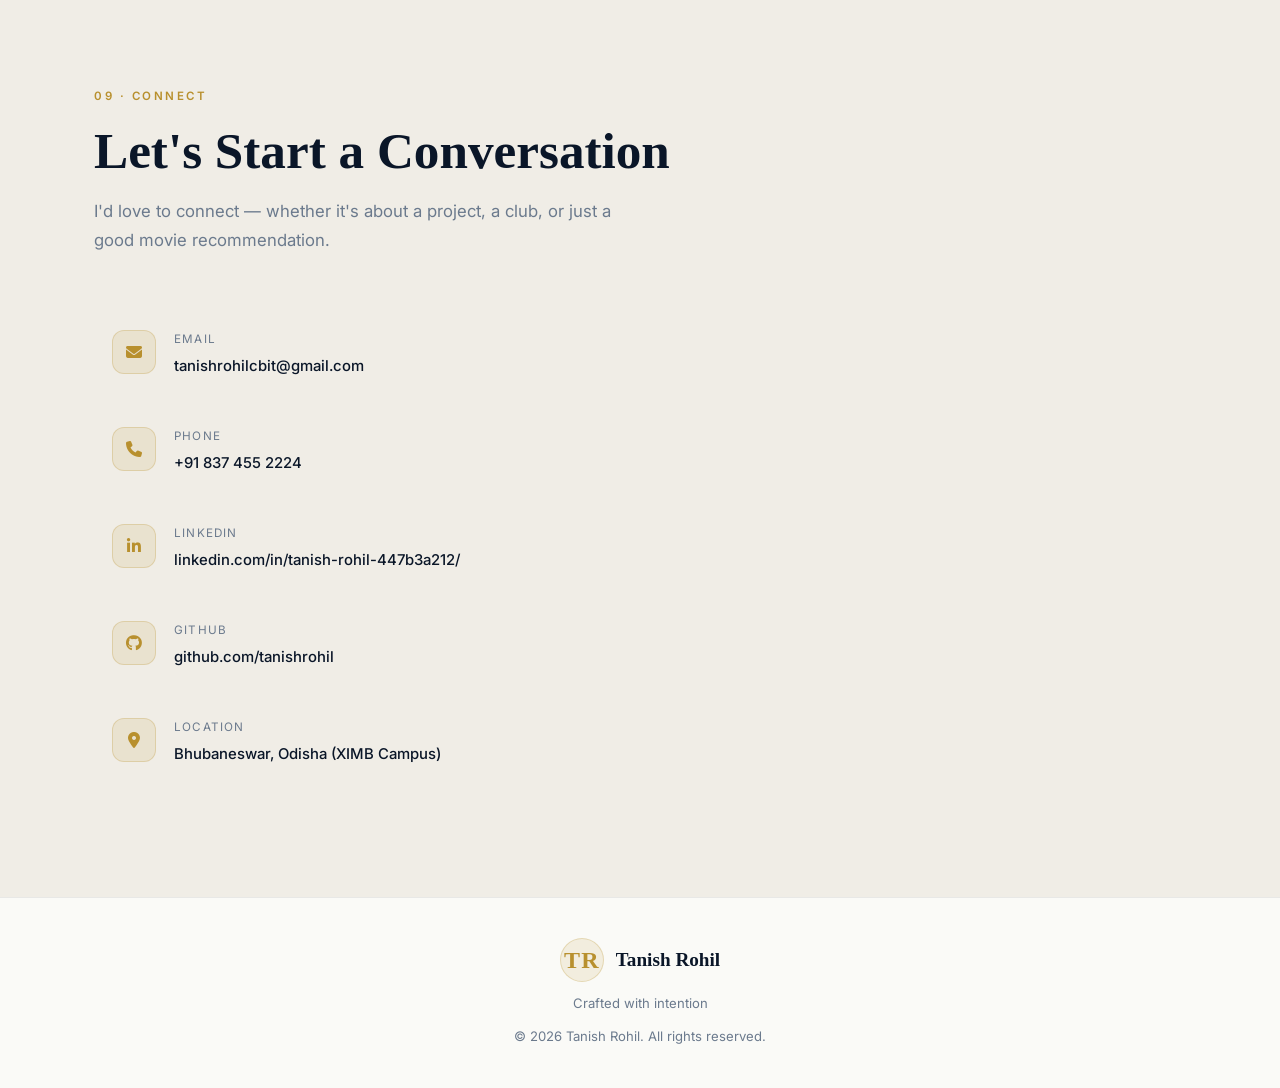
==== commit 5b6bbcdf: "Update index.html.html" ====
--- a/index.html.html
+++ b/index.html.html
@@ -305,9 +305,6 @@
             Developed integration flows for a greenfield SAP implementation, connecting the core ERP with an external 3PL Warehouse Management System. Built the bidirectional data pipeline for the Order-to-Cash (O2C) cycle: configured outbound interfaces to transmit delivery requests to the warehouse in real time, and designed inbound interfaces to process shipping confirmations, automatically updating inventory and billing statuses in SAP.
           </p>
         </div>
-        <div class="project-achievement" style="margin-top: auto; padding-top: 12px; border-top: 1px solid rgba(255,255,255,0.05);">
-          <strong>Key Achievement:</strong> Delivered the interfaces architecture from design to deployment, stabilizing real-time data exchange and handling exceptions through hypercare and extended support.
-        </div>
       </div>
 
       <div class="project-card reveal" style="flex: 1; display: flex; flex-direction: column; padding: 20px; box-sizing: border-box;">
@@ -323,9 +320,6 @@
             Engineered an intelligent code analysis system that acts as a comprehensive compiler for Python, simultaneously detecting over 20 distinct categories of syntax, type, and value errors to reduce workflow interruptions.
           </p>
         </div>
-        <div class="project-achievement" style="margin-top: auto; padding-top: 12px; border-top: 1px solid rgba(255,255,255,0.05);">
-          <strong>Key Achievement:</strong> Presented the research paper titled <em>"Python source code Analysis for Bug Detection using Transformers"</em> at the international ERCICA conference.
-        </div>
       </div>
 
       <div class="project-card reveal" style="flex: 1; display: flex; flex-direction: column; padding: 20px; box-sizing: border-box;">
@@ -340,9 +334,6 @@
           <p class="project-description" style="font-size: 0.95rem; line-height: 1.5; margin-top: 0; margin-bottom: 16px;">
             Developed a hazardous-environment safety monitoring system integrating wearable IoT sensors onto clothing. Used a PHP backend to display live environmental analytics and trigger automated local and remote alarms during emergencies.
           </p>
-        </div>
-        <div class="project-achievement" style="margin-top: auto; padding-top: 12px; border-top: 1px solid rgba(255,255,255,0.05);">
-          <strong>Key Achievement:</strong> Successfully published a patent for the innovative wearable safety integration framework.
         </div>
       </div>
       
--- a/style_updated.css
+++ b/style_updated.css
@@ -724,3 +724,31 @@
   .hero-photo-ring { animation: none; }
   .scroll-line { animation: none; }
 }
+
+.hero-typewriter-container {
+  display: flex;
+  flex-direction: column;
+  min-height: 60px;
+  margin-bottom: 24px;
+}
+
+.hero-typewriter {
+  font-size: 1.35rem;
+  font-family: var(--font-serif);
+  color: var(--text-muted);
+  font-style: italic;
+  padding-right: 4px;
+  display: inline-block;
+  min-height: 1.6rem;
+}
+
+/* Adds the cursor dynamically only when we add the active-cursor utility class */
+.active-cursor {
+  border-right: 2px solid var(--accent);
+  animation: blink 0.75s step-end infinite;
+}
+
+@keyframes blink {
+  from, to { border-color: transparent }
+  50% { border-color: var(--accent); }
+}
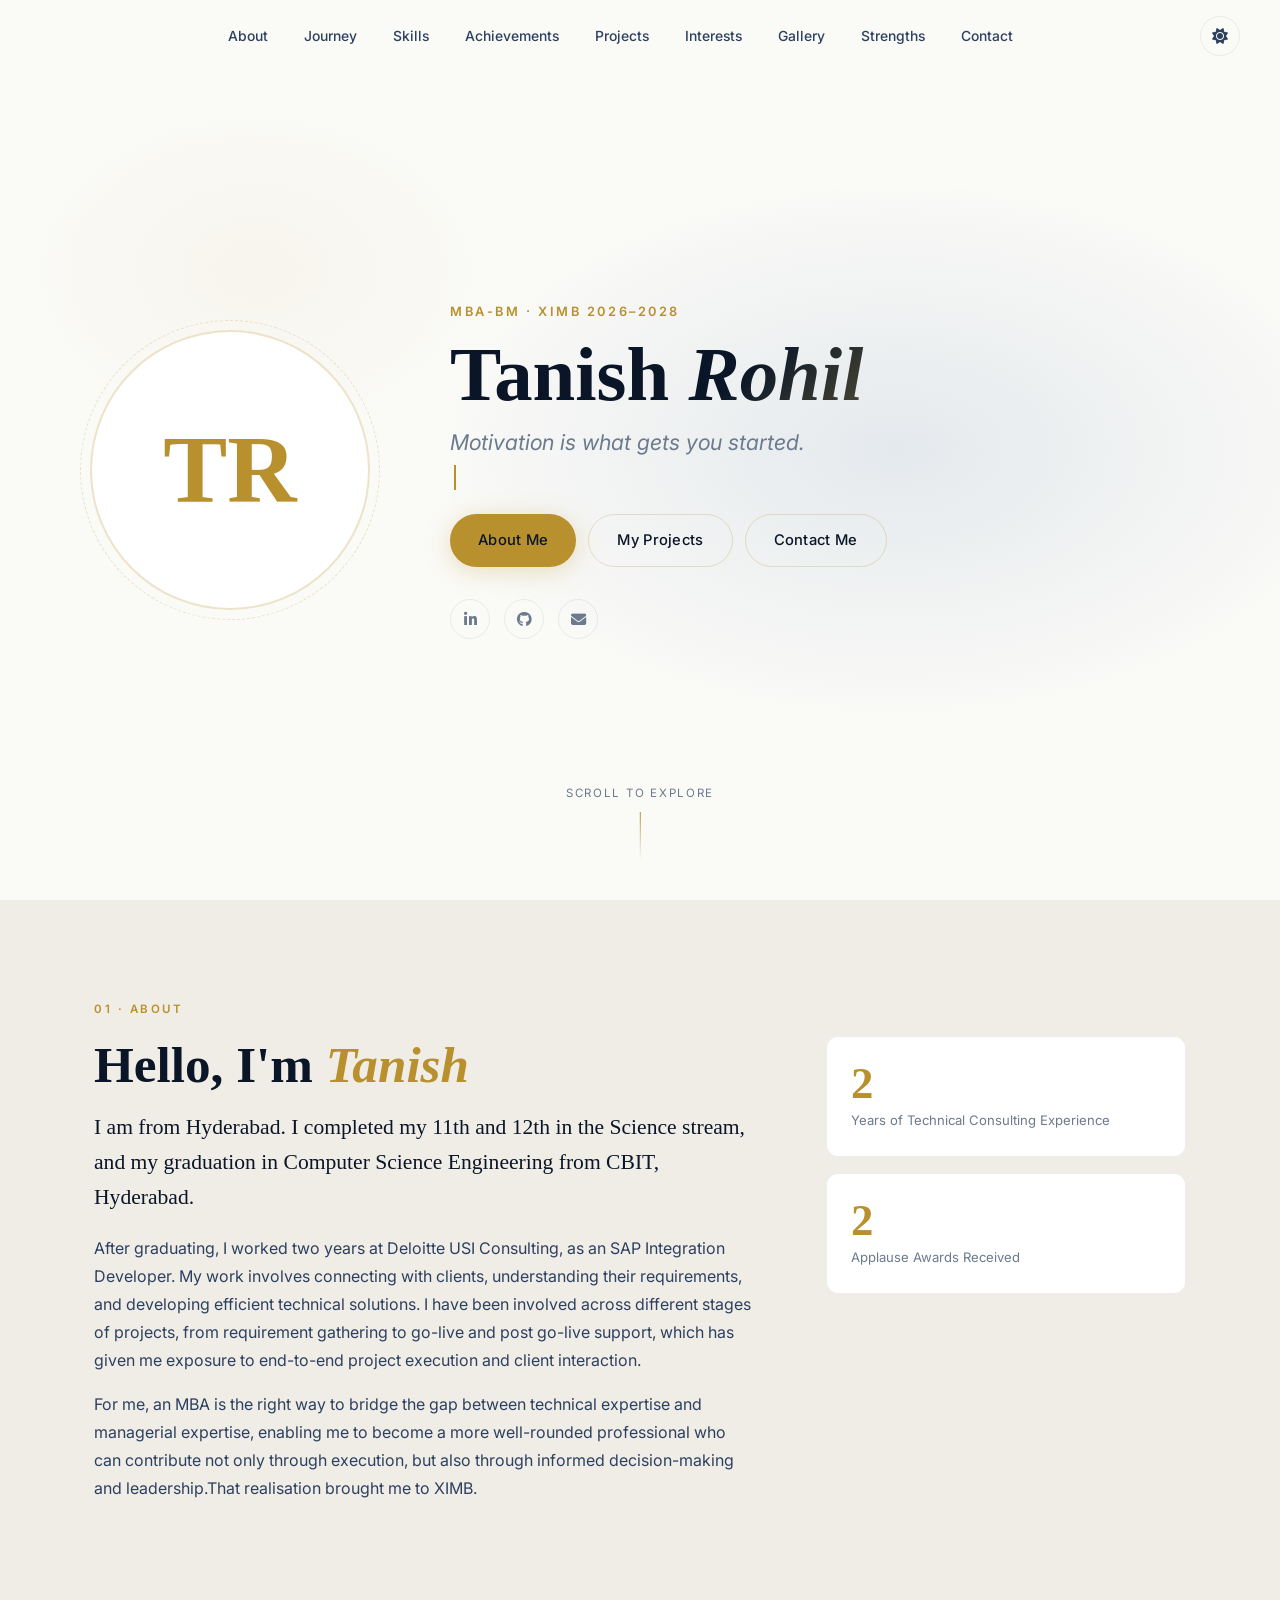
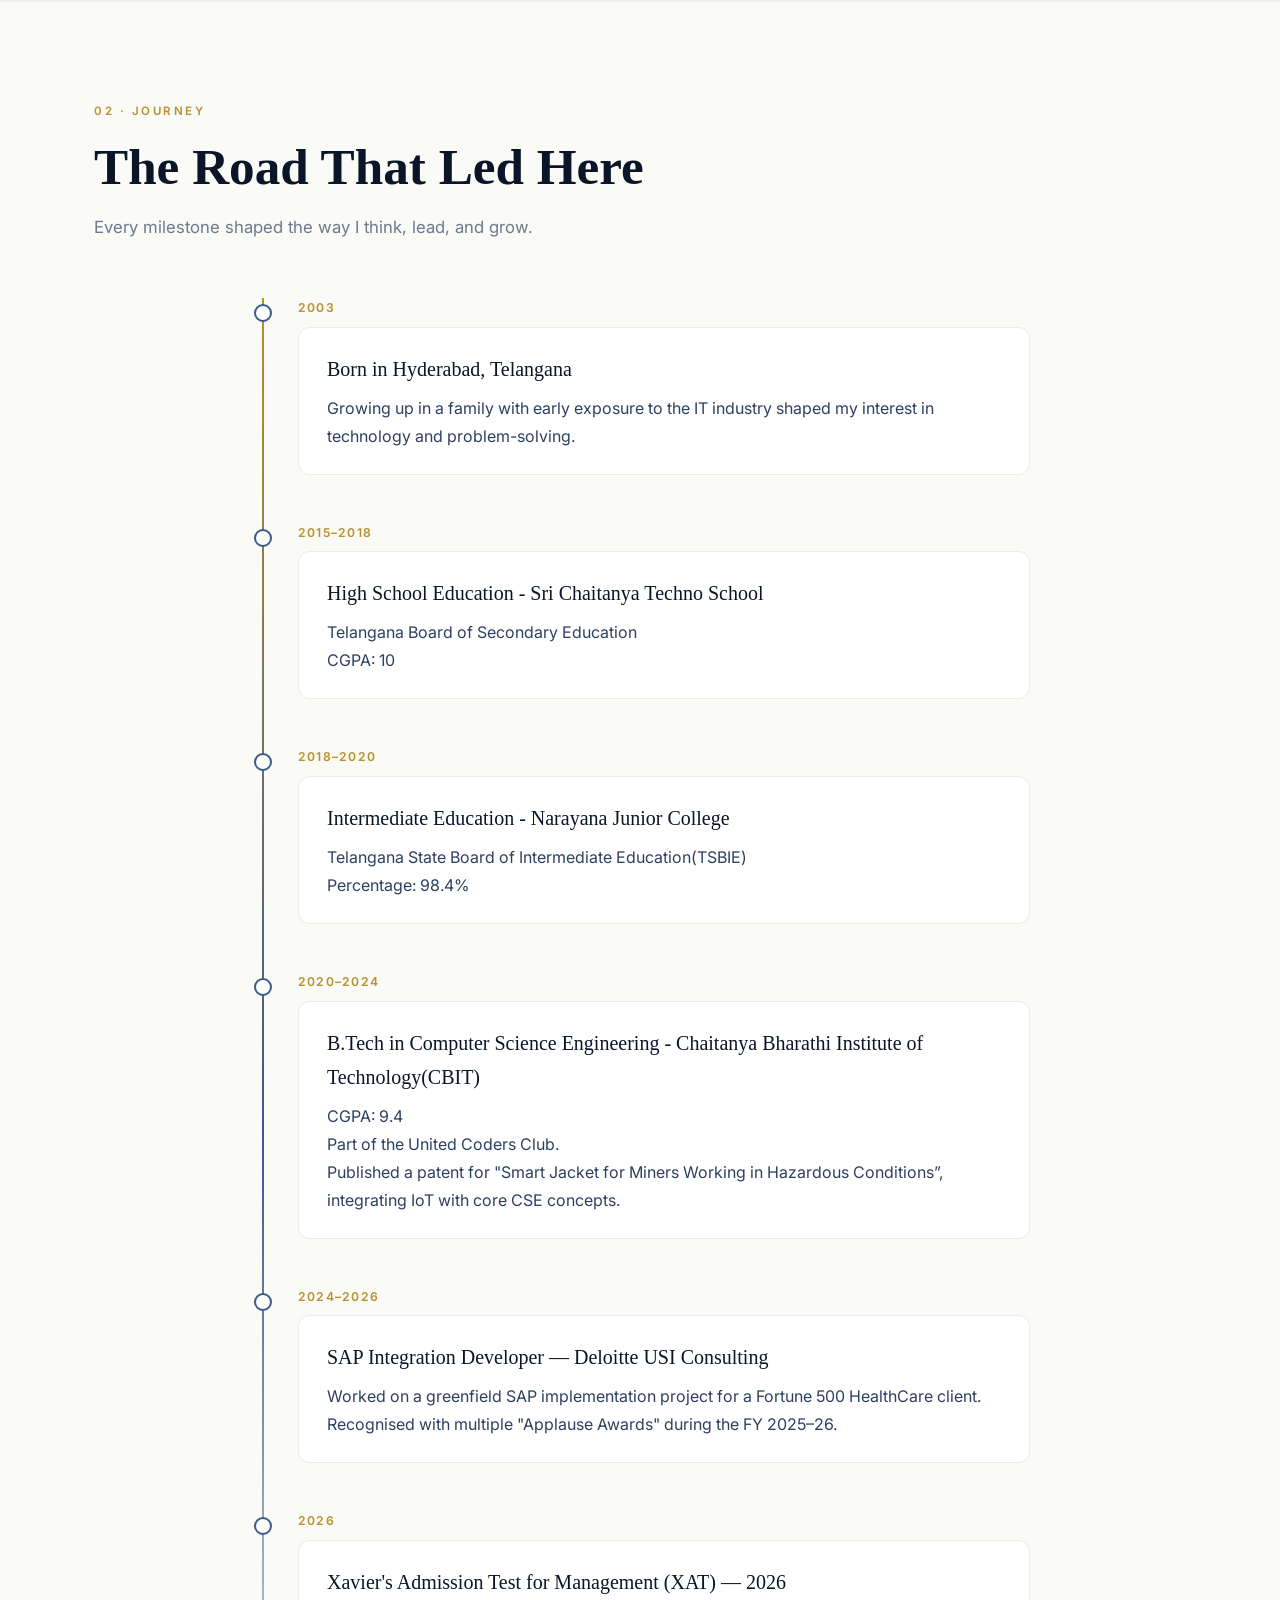
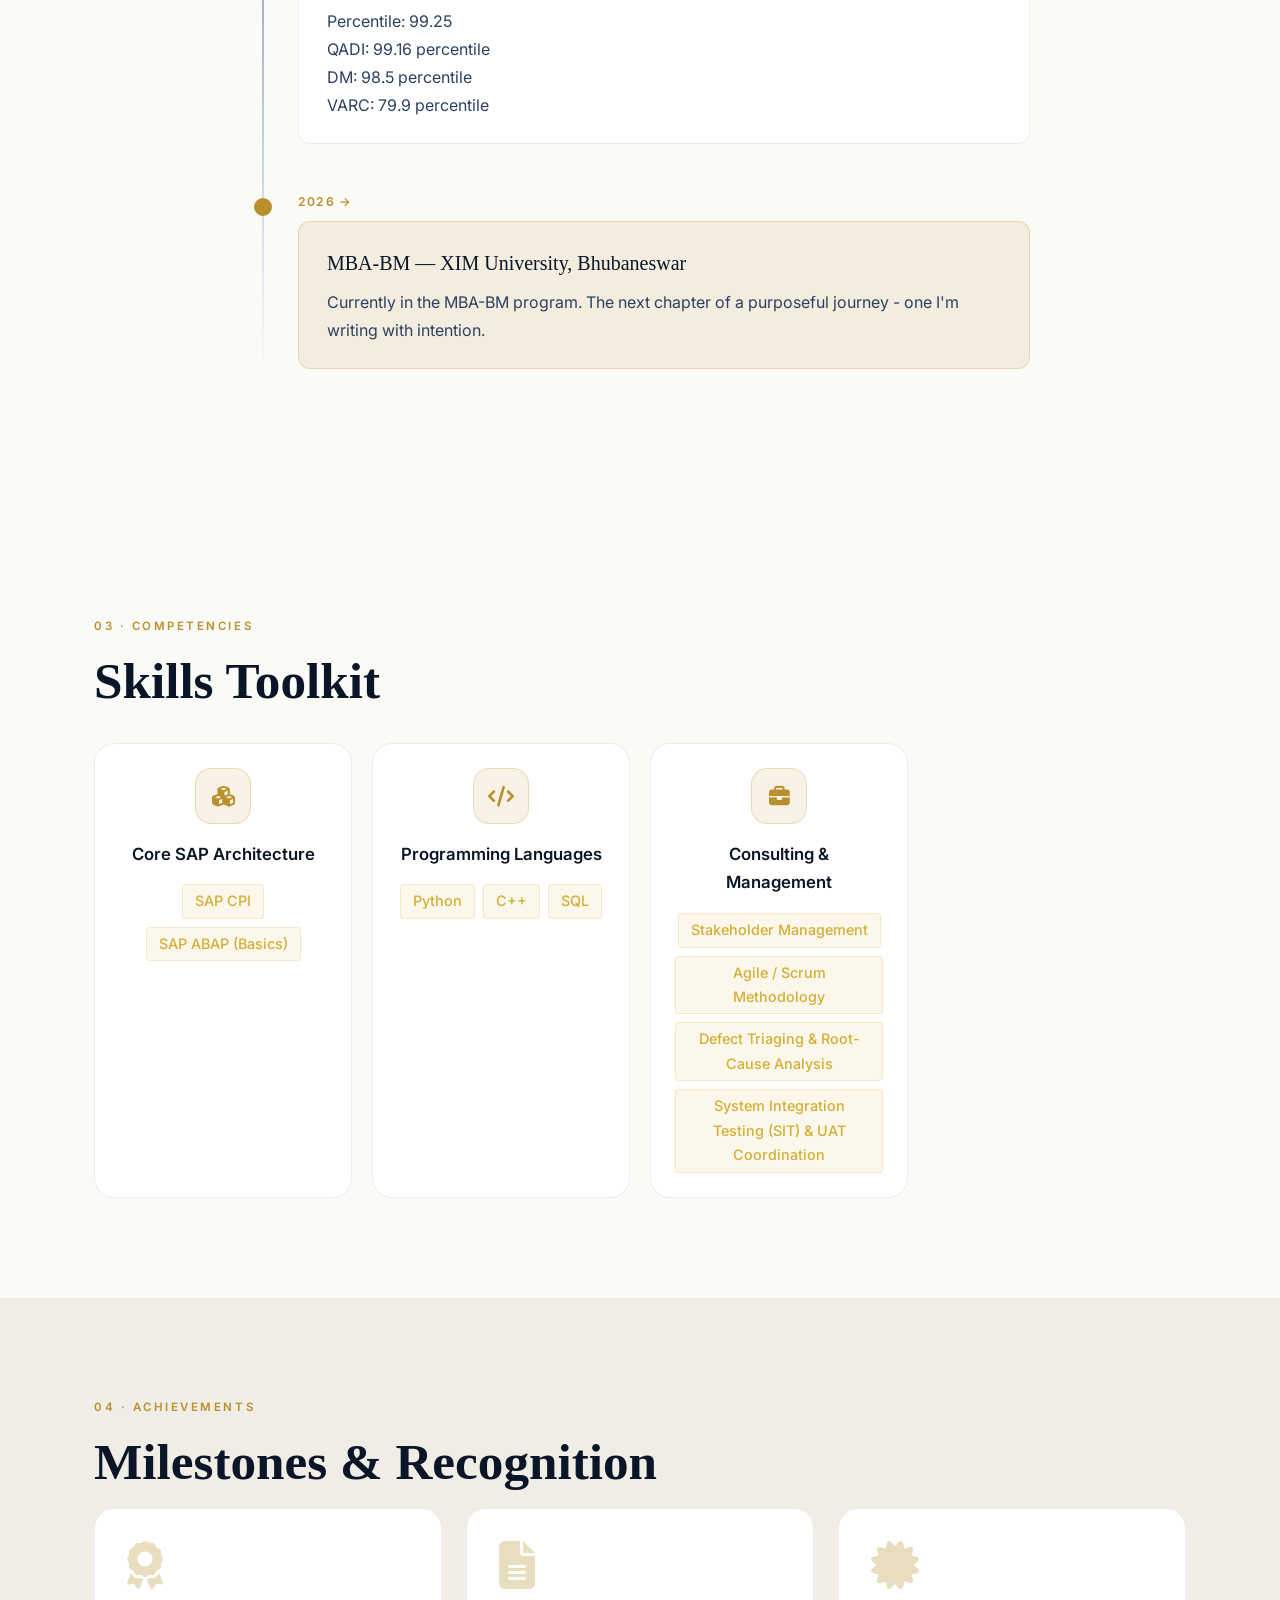
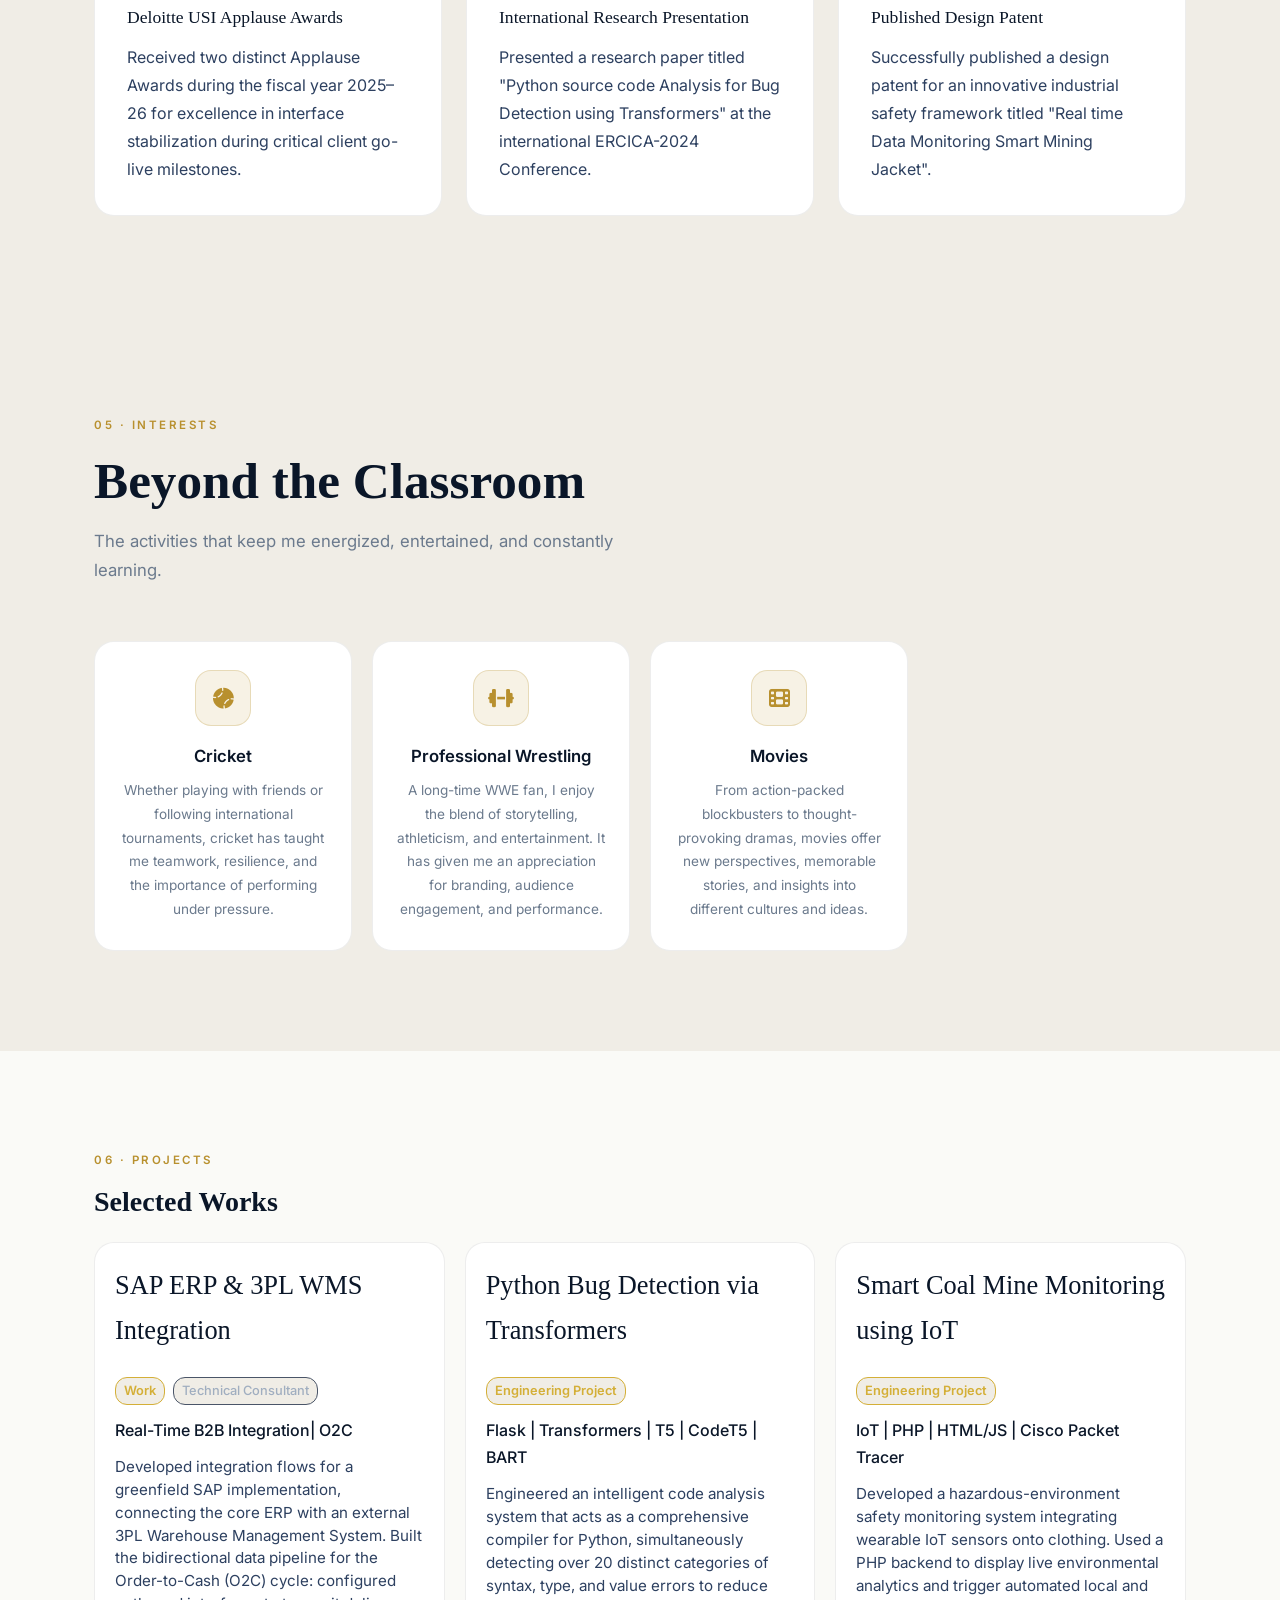
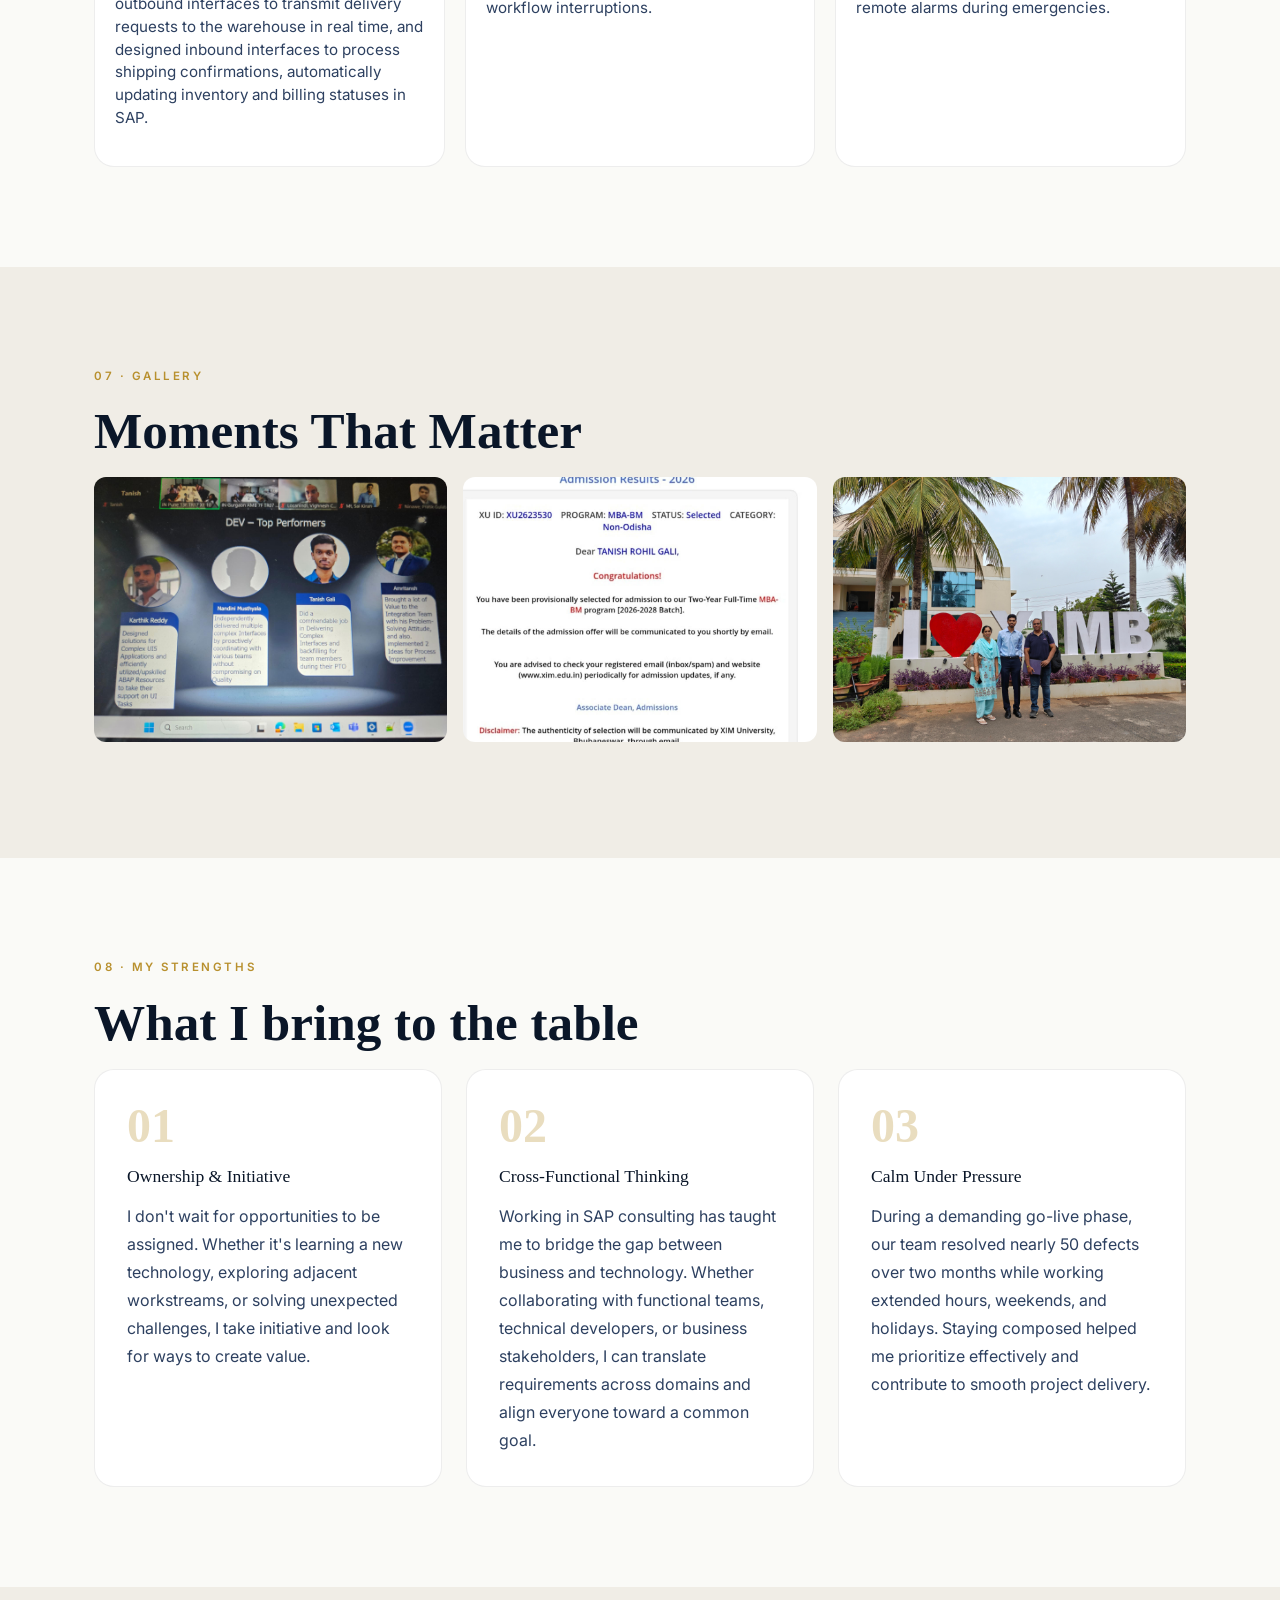
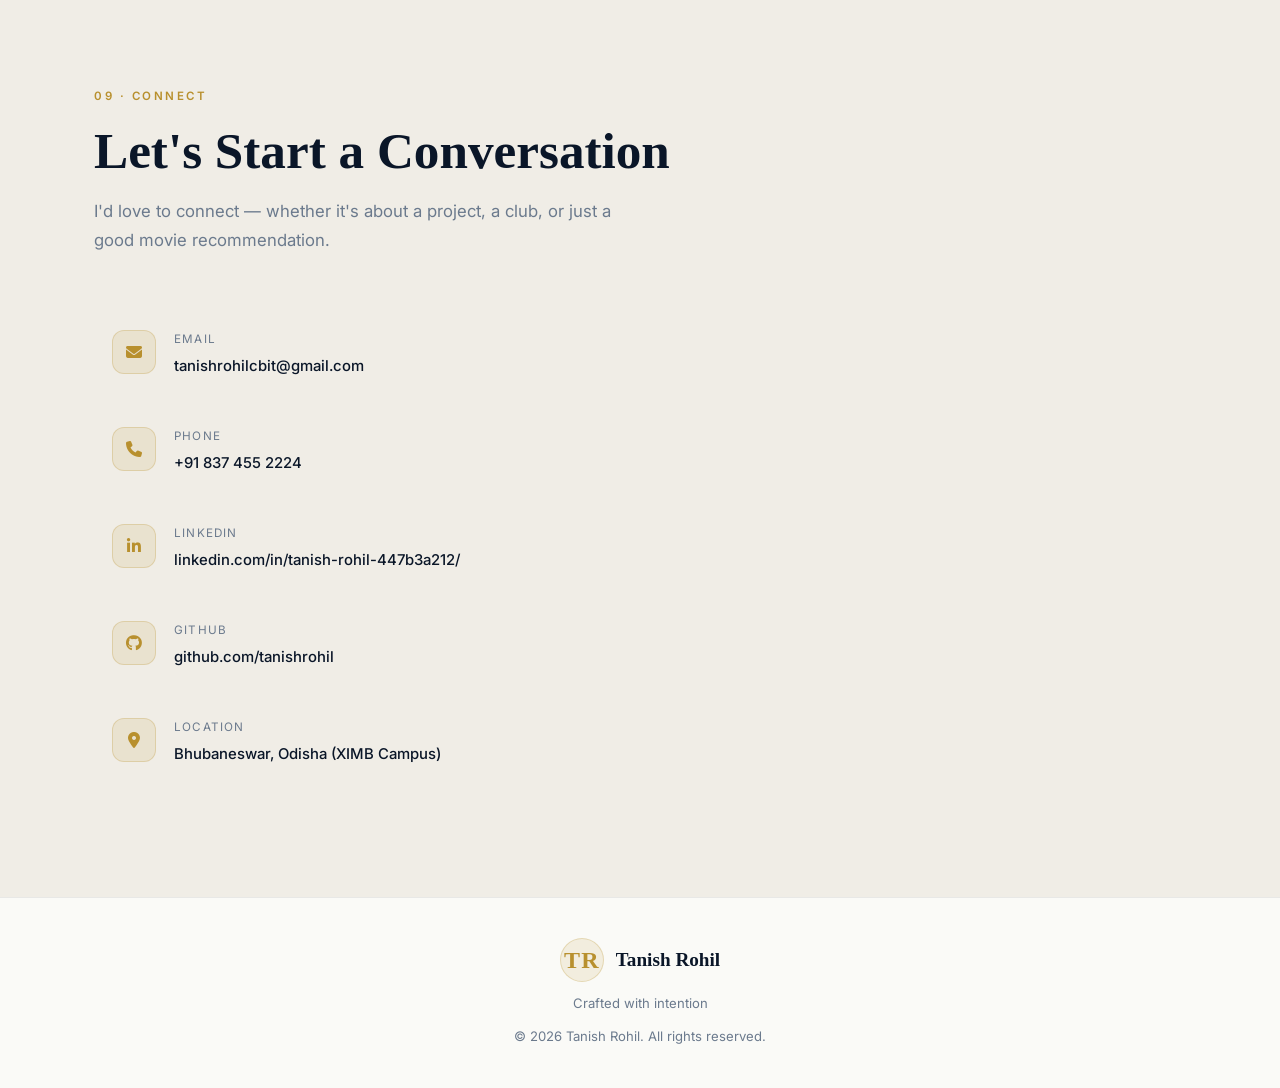
==== commit 51976cdd: "Update index.html.html" ====
--- a/index.html.html
+++ b/index.html.html
@@ -25,7 +25,9 @@
       <li><a href="#skills">Skills</a></li>
       <li><a href="#achievements">Achievements</a></li>
       <li><a href="#projects">Projects</a></li>
+      <li><a href="#interests">Interests</a></li>
       <li><a href="#gallery">Gallery</a></li>
+      <li><a href="#strengths">Strengths</a></li>
       <li><a href="#contact">Contact</a></li>
     </ul>
     <div class="nav-actions">
@@ -256,7 +258,7 @@
     </div>
   </section>
 
-  <section class="section hobbies-section" id="hobbies">
+  <section class="section hobbies-section" id="interests">
     <div class="container">
       <div class="section-label">05 · Interests</div>
       <h2 class="section-heading reveal">Beyond the Classroom</h2>
@@ -362,7 +364,7 @@
     </div>
   </section>
 
- <section class="section why-section" id="why">
+ <section class="section why-section" id="strengths">
  <div class="container">
    <div class="section-label">08 · My Strengths</div>
    <h2 class="section-heading reveal">What I bring to the table</h2>
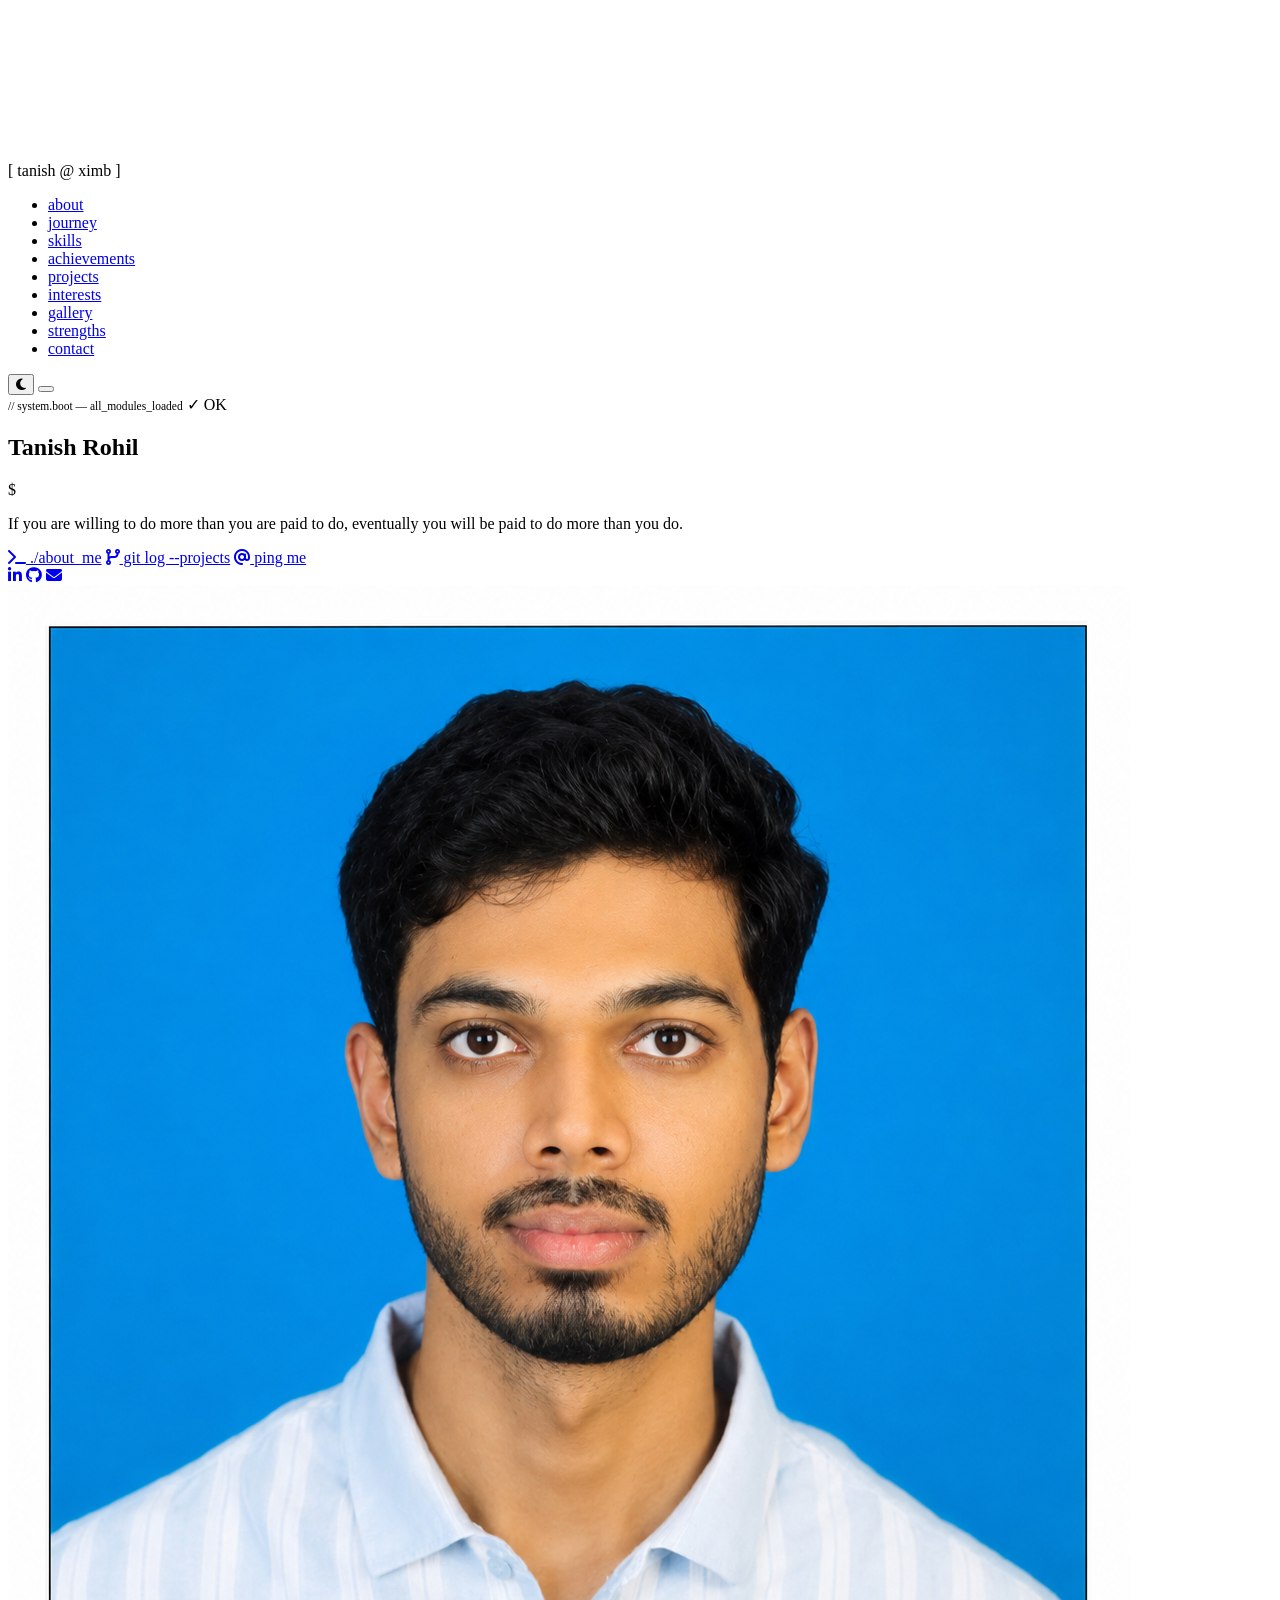
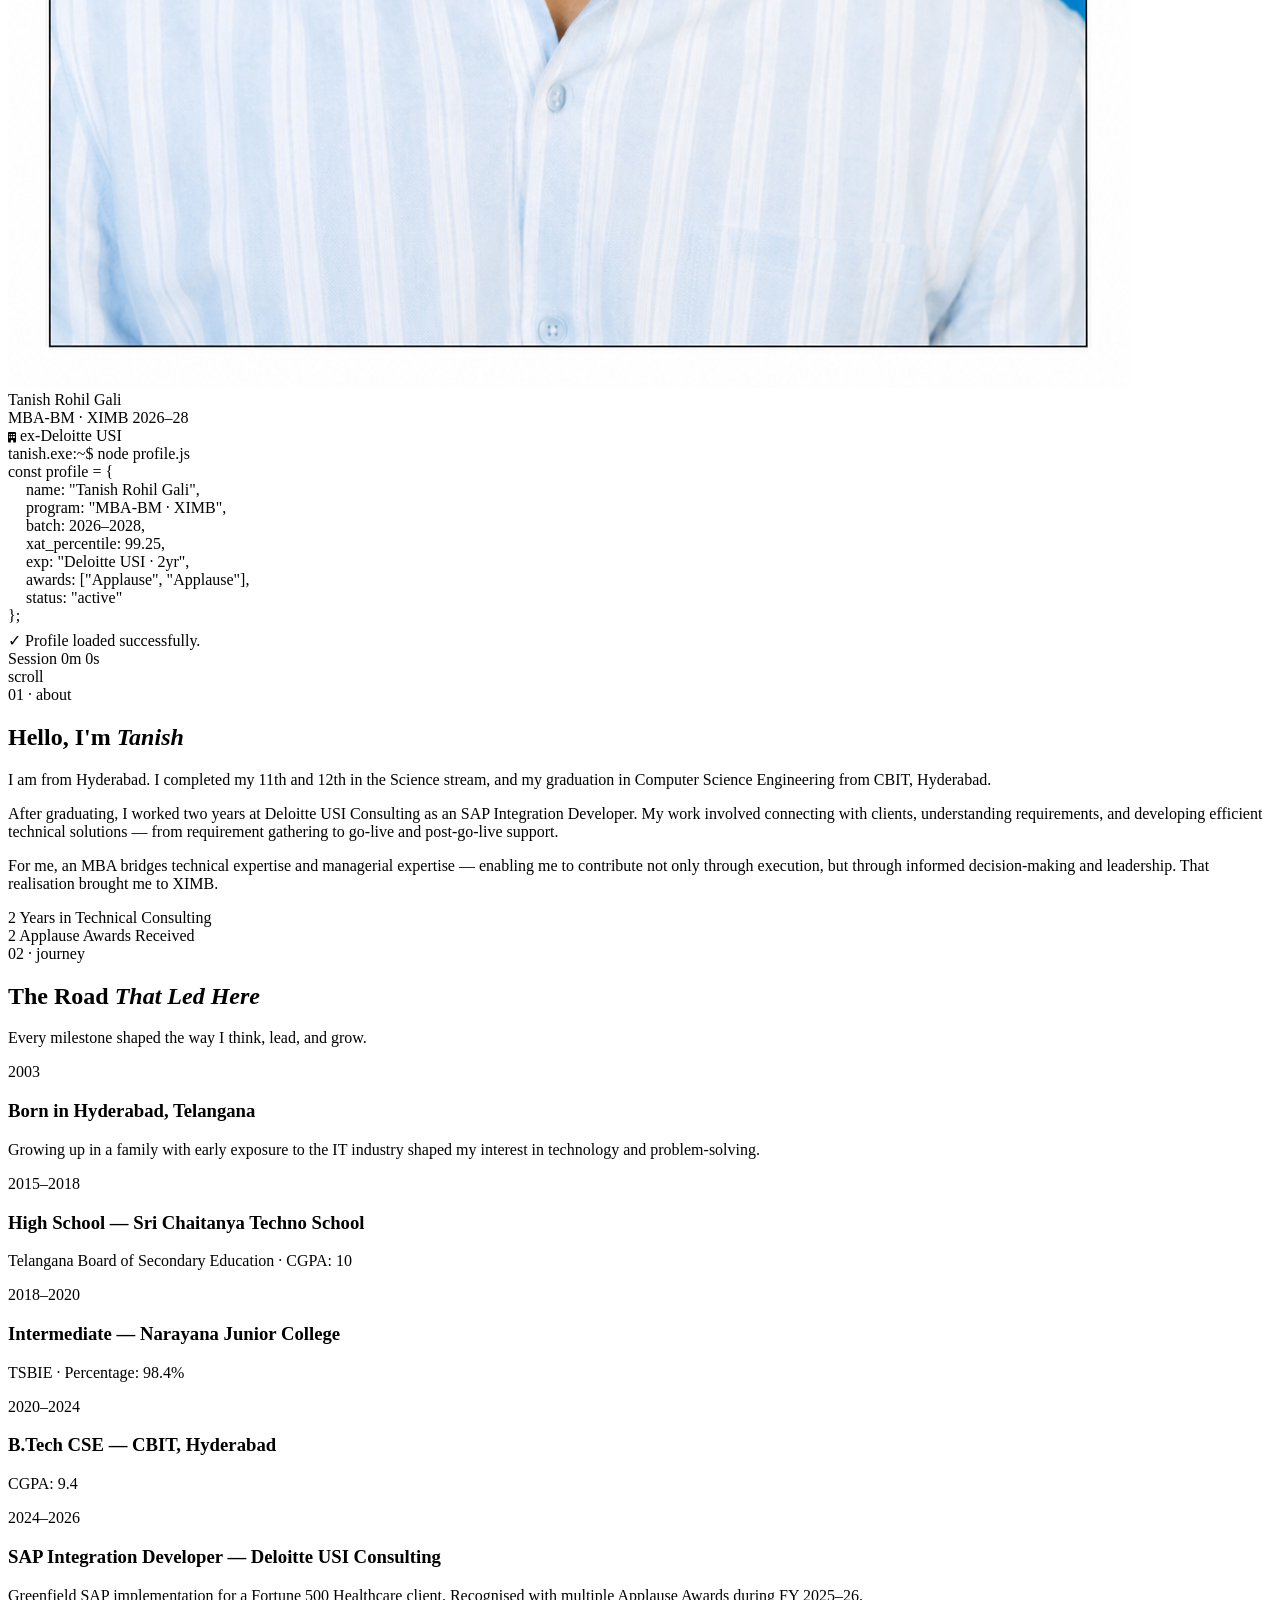
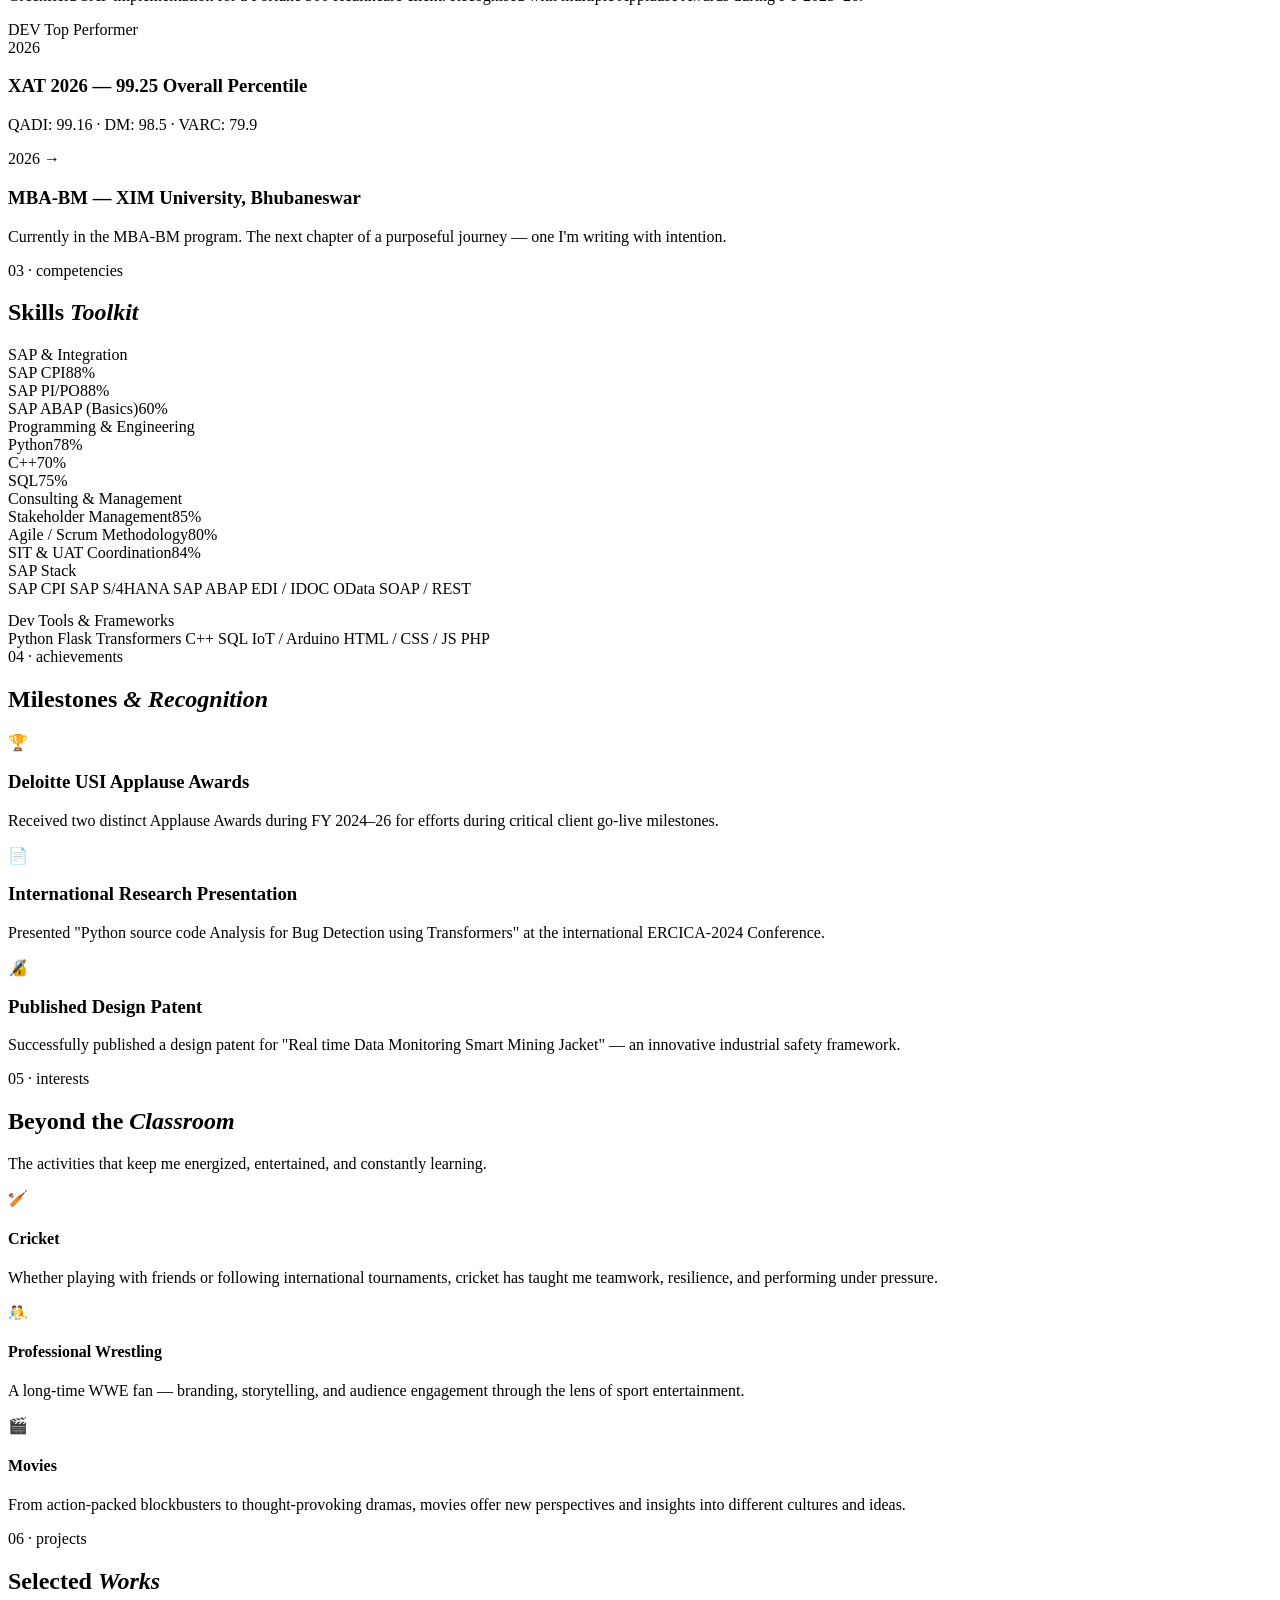
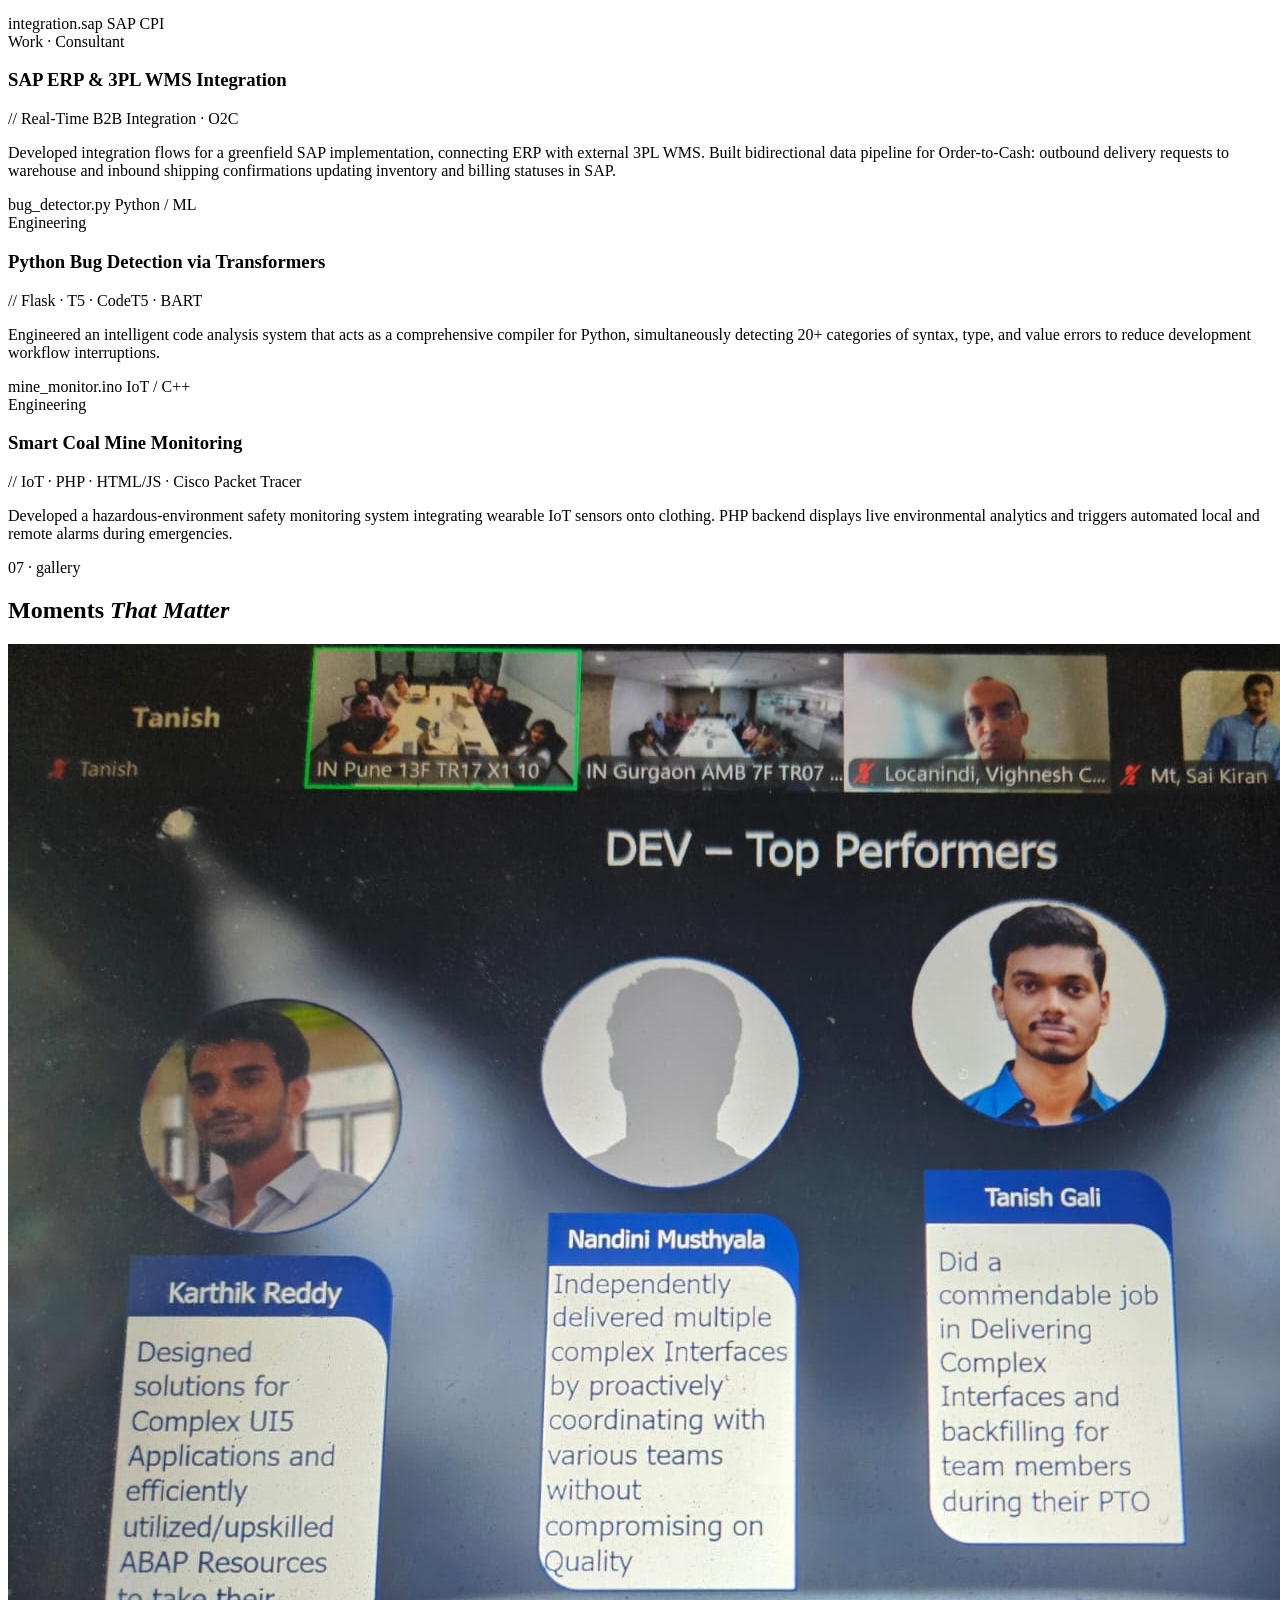
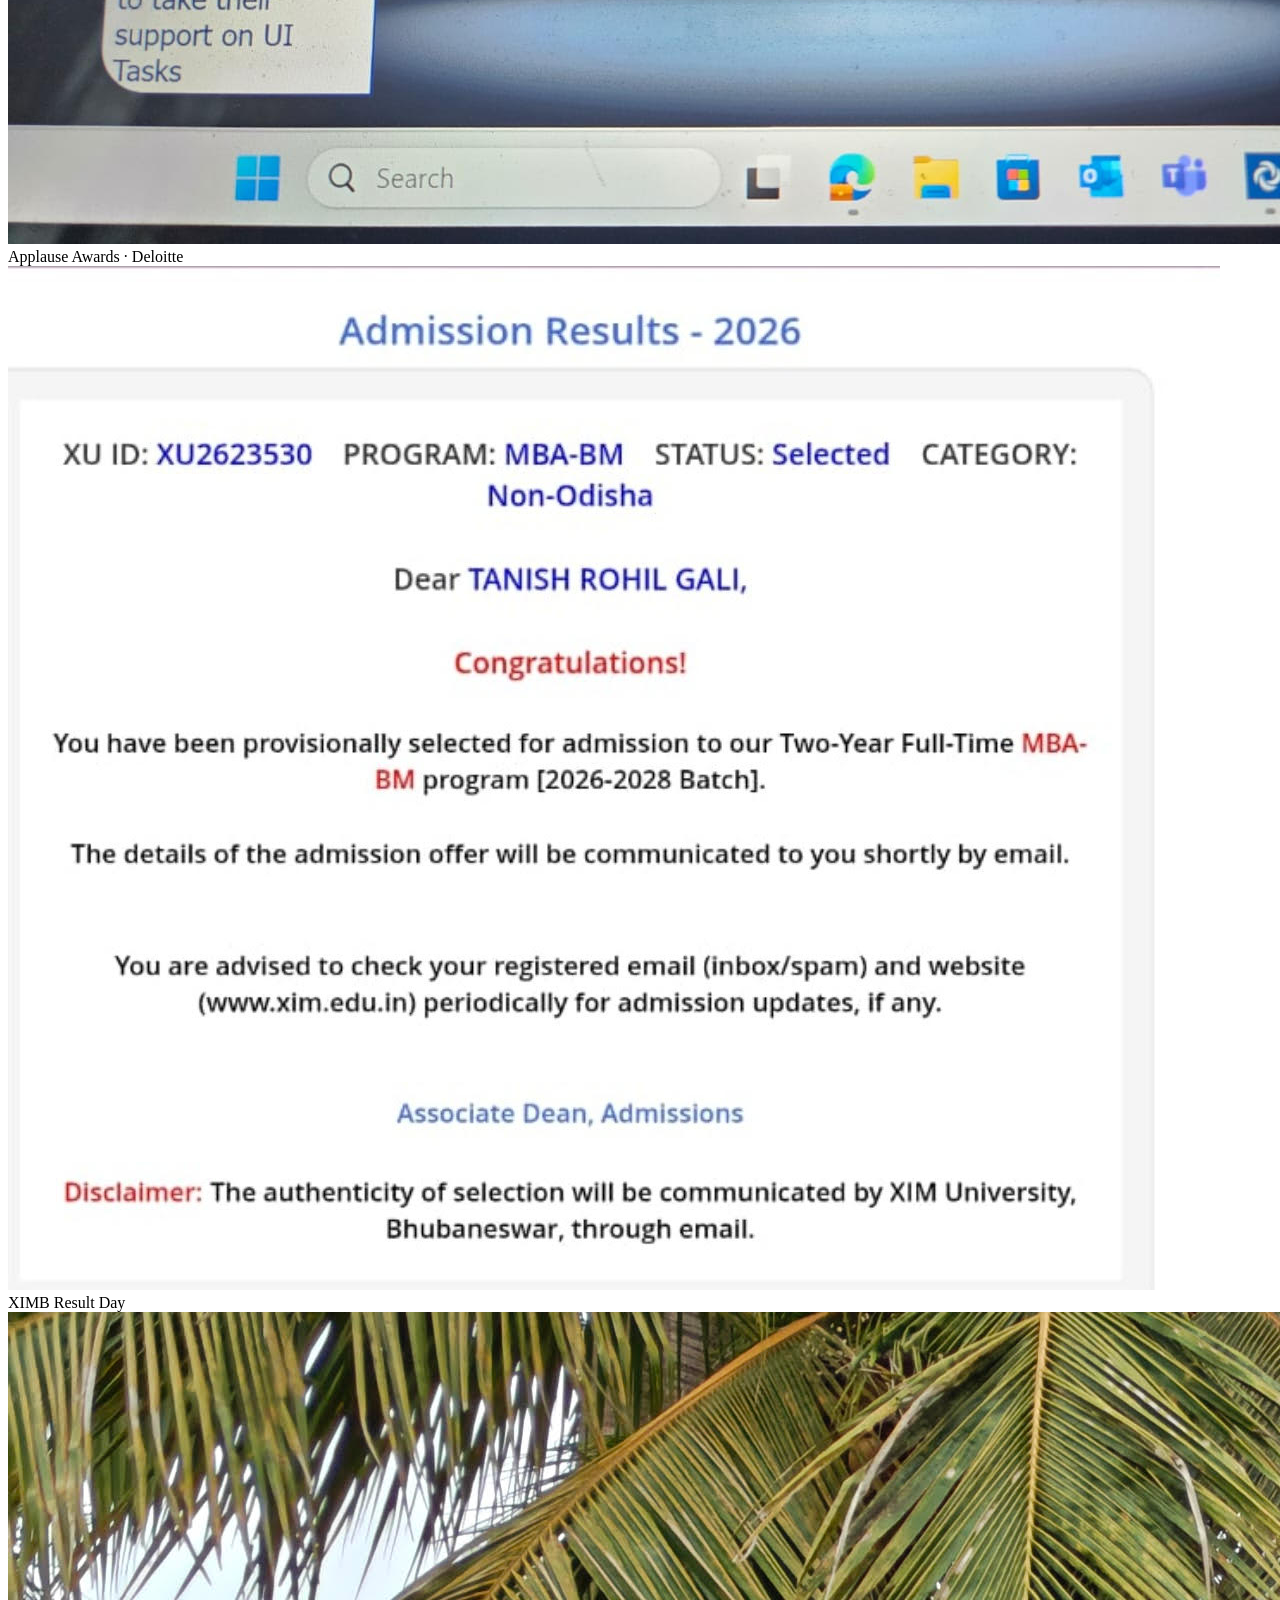
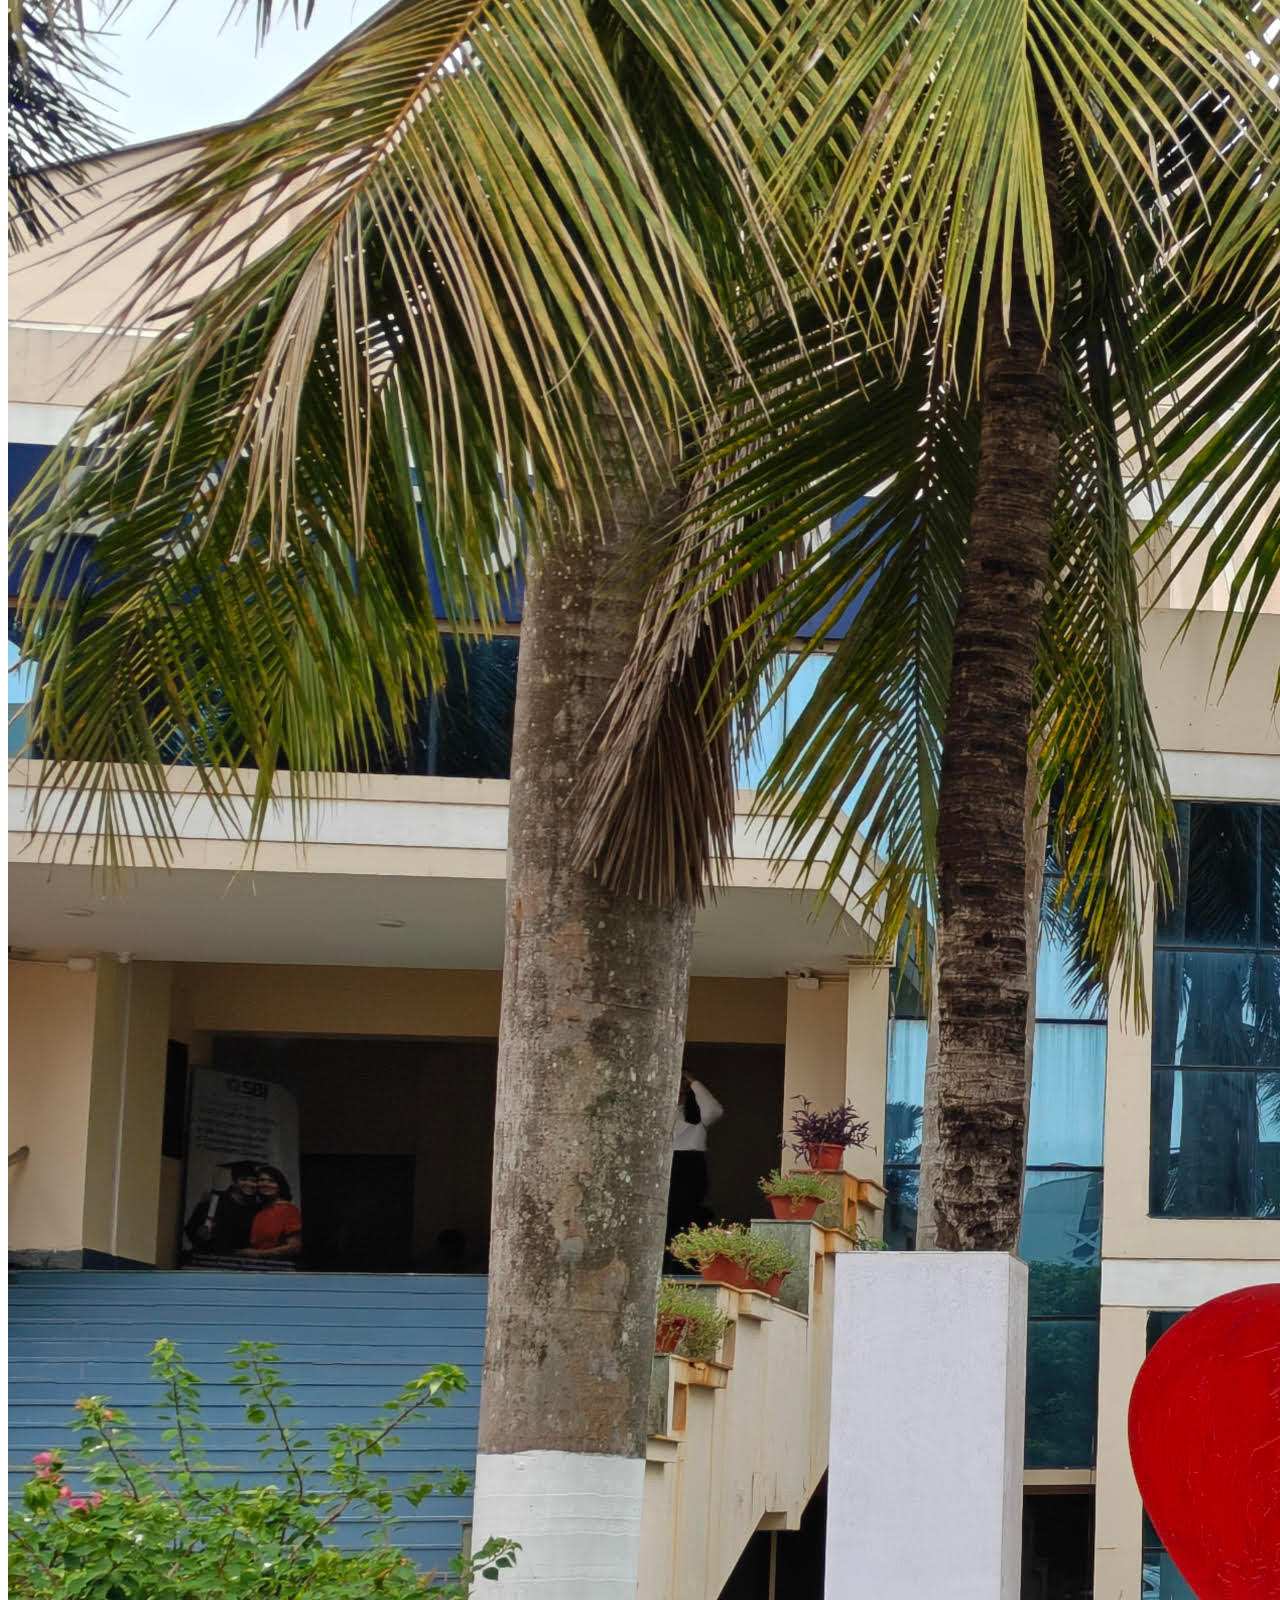
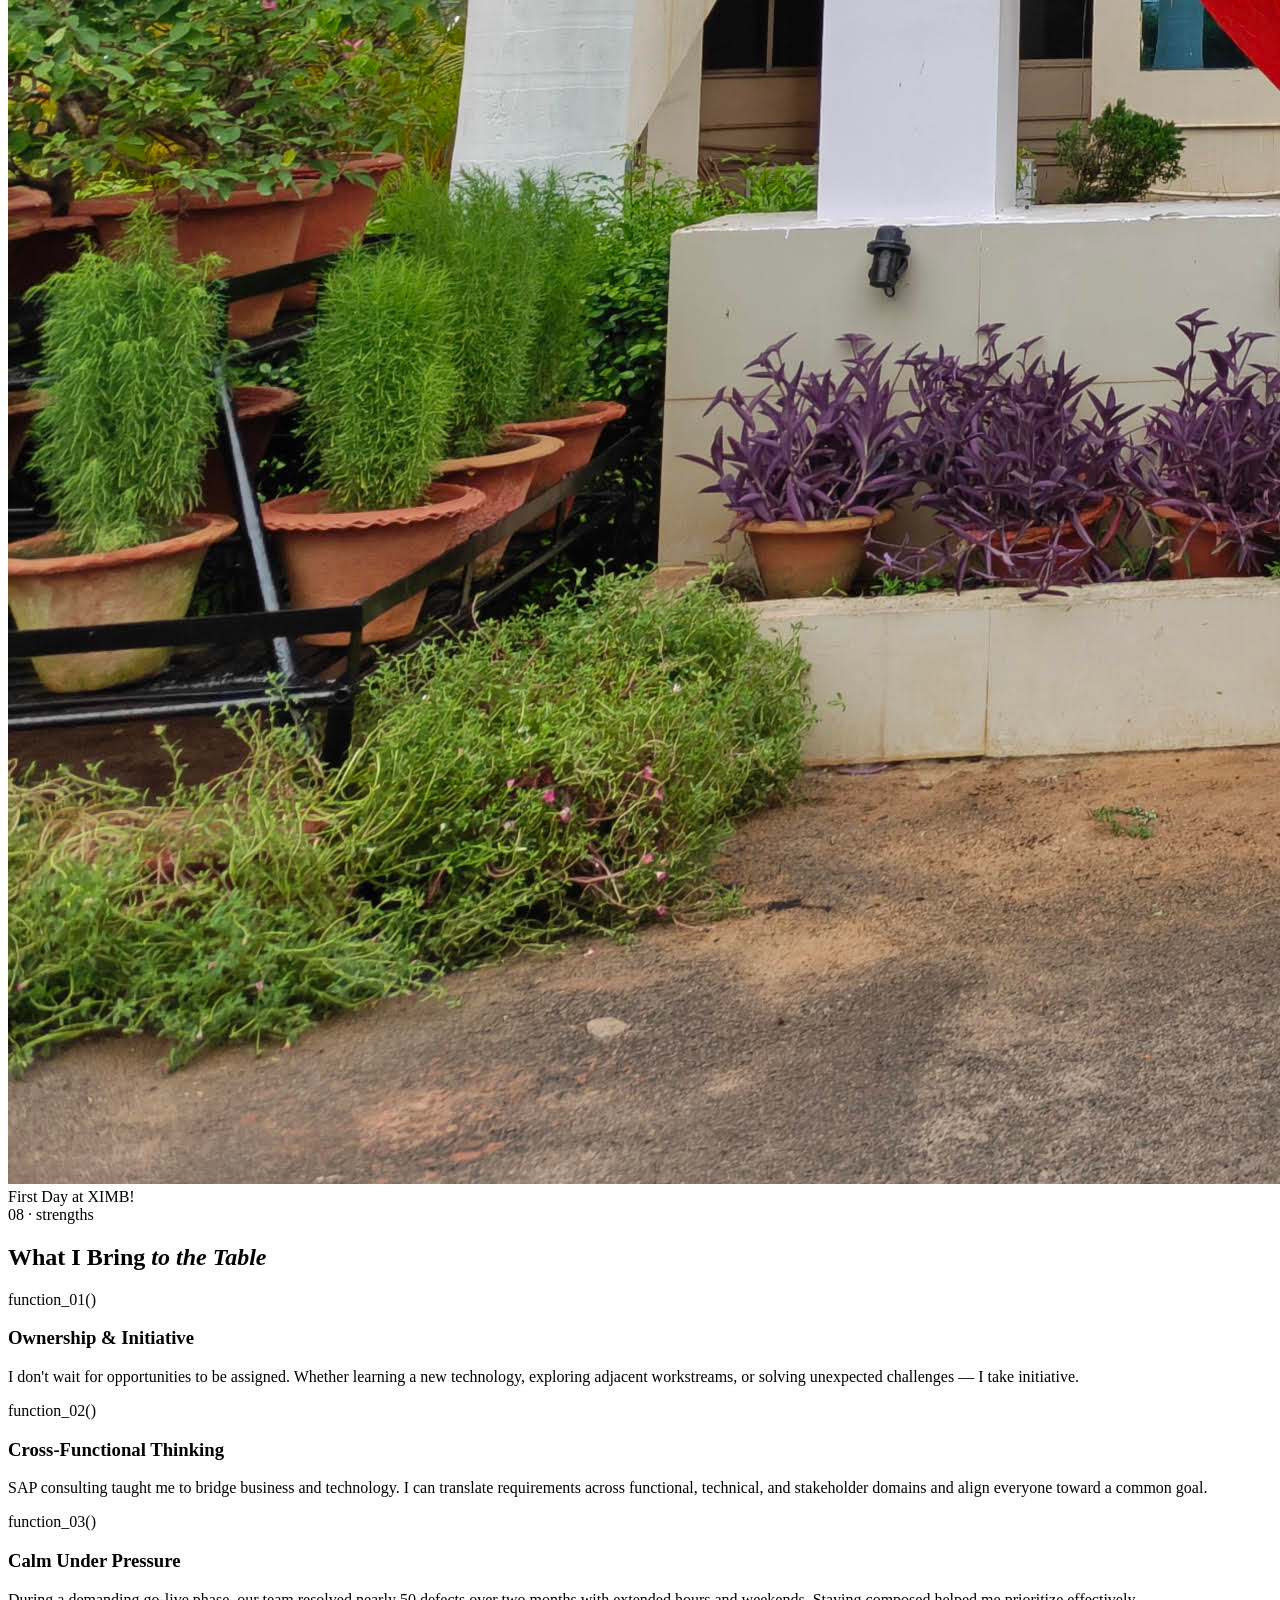
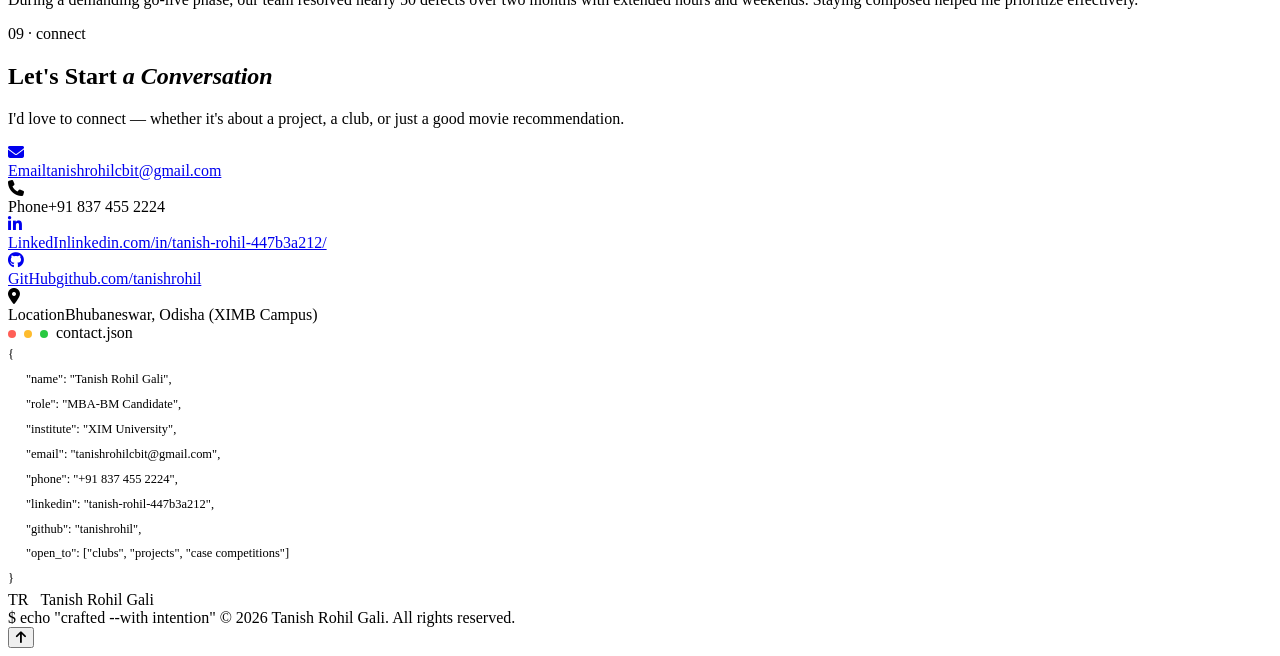
==== commit ca31b165: "Update index.html.html" ====
--- a/index.html.html
+++ b/index.html.html
@@ -3,461 +3,548 @@
 <head>
   <meta charset="UTF-8" />
   <meta name="viewport" content="width=device-width, initial-scale=1.0" />
-  <meta name="description" content="Tanish Rohil — MBA Candidate, Personal portfolio for club selections." />
+  <meta name="description" content="Tanish Rohil — MBA-BM Candidate at XIMB · Former SAP Integration Developer at Deloitte" />
   <title>Tanish Rohil | MBA Portfolio</title>
 
   <link rel="preconnect" href="https://fonts.googleapis.com" />
   <link rel="preconnect" href="https://fonts.gstatic.com" crossorigin />
-  <link href="https://fonts.googleapis.com/css2?family=Cormorant+Garant:ital,wght@0,300;0,400;0,500;0,600;0,700;1,300;1,400;1,500&family=Inter:wght@300;400;500;600;700&display=swap" rel="stylesheet" />
-
+  <link href="https://fonts.googleapis.com/css2?family=JetBrains+Mono:ital,wght@0,300;0,400;0,500;0,700;1,400&family=Space+Grotesk:wght@300;400;500;600;700&family=Syne:wght@400;600;700;800&display=swap" rel="stylesheet" />
   <link rel="stylesheet" href="https://cdnjs.cloudflare.com/ajax/libs/font-awesome/6.5.1/css/all.min.css" />
   <link rel="icon" type="image/png" href="./Ximb_logo_trans.png" />
-  <link rel="stylesheet" href="style_updated.css" />
+  <link rel="stylesheet" href="style.css" />
 </head>
 <body>
 
-  <nav class="navbar" id="navbar">
-    <div class="nav-logo">
-    </div>
-    <ul class="nav-links" id="navLinks">
-      <li><a href="#about">About</a></li>
-      <li><a href="#journey">Journey</a></li>
-      <li><a href="#skills">Skills</a></li>
-      <li><a href="#achievements">Achievements</a></li>
-      <li><a href="#projects">Projects</a></li>
-      <li><a href="#interests">Interests</a></li>
-      <li><a href="#gallery">Gallery</a></li>
-      <li><a href="#strengths">Strengths</a></li>
-      <li><a href="#contact">Contact</a></li>
-    </ul>
-    <div class="nav-actions">
-      <button class="theme-toggle" id="themeToggle" aria-label="Toggle theme">
-        <i class="fas fa-moon" id="themeIcon"></i>
-      </button>
-      <button class="nav-hamburger" id="hamburger" aria-label="Menu">
-        <span></span><span></span><span></span>
-      </button>
-    </div>
-  </nav>
-
-  <section class="hero" id="home">
-    <div class="hero-bg-pattern"></div>
-    <div class="hero-content">
-      <div class="hero-photo-wrapper">
-        <div class="hero-monogram" id="heroMonogram">TR</div>
-        <div class="hero-photo-frame">
-          <img style="border-radius: 25%; width: 100%; height: auto; transform: scale(1.20); object-fit: cover;"
-            src="TanishPassport.png"
-            alt="Tanish Rohil"
-            class="hero-photo"
-            id="heroPhoto"
-          />
-        </div>
-        <div class="hero-photo-ring"></div>
-      </div>
-      <div class="hero-text">
-        <p class="hero-eyebrow">MBA-BM · XIMB 2026–2028</p>
-        <h1 class="hero-name">Tanish <em>Rohil</em></h1>
-        <div class="hero-typewriter-container" style="flex-direction: column; align-items: flex-start; height: auto;">
-          <span class="hero-typewriter" id="typewriter1"></span>
-          <span class="hero-typewriter" id="typewriter2" style="margin-top: 4px;"></span>
-        </div>
-        <div class="hero-cta">
-          <a href="#about" class="btn btn-primary">About Me</a>
-          <a href="#projects" class="btn btn-ghost">My Projects</a>
-          <a href="#contact" class="btn btn-ghost">Contact Me</a>
-        </div>
-        <div class="hero-social">
-          <a href="https://www.linkedin.com/in/tanish-rohil-447b3a212/" aria-label="LinkedIn"><i class="fab fa-linkedin-in"></i></a>
-          <a href="https://github.com/tanishrohil" aria-label="GitHub"><i class="fab fa-github"></i></a>
-          <a href="mailto:tanishrohilcbit@gmail.com" aria-label="Email"><i class="fas fa-envelope"></i></a>
-        </div>
-      </div>
-    </div>
-    <div class="hero-scroll-hint">
-      <span>Scroll to explore</span>
-      <div class="scroll-line"></div>
-    </div>
-  </section>
-
-  <section class="section about-section" id="about">
-    <div class="container">
-      <div class="section-label">01 · About</div>
-      <div class="about-grid">
-        <div class="about-text reveal">
-          <h2 class="section-heading">Hello, I'm <em>Tanish</em></h2>
-          <p class="about-lead">
-             I am from Hyderabad. I completed my 11th and 12th in the Science stream, and my graduation in Computer Science Engineering from CBIT, Hyderabad.
-          </p>
-          <p>
-            After graduating, I worked two years at Deloitte USI Consulting,
-            as an SAP Integration Developer. My work involves connecting with clients, understanding their requirements, and developing efficient technical solutions. I have been involved across different stages of projects, from requirement gathering to go-live and post go-live support, which has given me exposure to end-to-end project execution and client interaction.
-          </p>
-          <p>
-            For me, an MBA is the right way to bridge the gap between technical expertise and managerial expertise, enabling me to become a more well-rounded professional who can contribute not only through execution, but also through informed decision-making and leadership.That realisation brought me to XIMB.
-          </p>
-        </div>
-        <div class="about-card-stack reveal">
-          <div class="stat-card">
-            <span class="stat-num">2</span>
-            <span class="stat-label">Years of Technical Consulting Experience</span>
-          </div>
-          <div class="stat-card">
-            <span class="stat-num">2</span>
-            <span class="stat-label"> Applause Awards Received</span>
-          </div>
-        </div>
-      </div>
-    </div>
-  </section>
-
-  <section class="section journey-section" id="journey">
-    <div class="container">
-      <div class="section-label">02 · Journey</div>
-      <h2 class="section-heading reveal">The Road That Led Here</h2>
-      <p class="section-sub reveal">Every milestone shaped the way I think, lead, and grow.</p>
-      <div class="timeline">
-
-        <div class="timeline-item reveal">
-          <div class="timeline-dot"></div>
-          <div class="timeline-date">2003</div>
-          <div class="timeline-card">
-            <h3>Born in Hyderabad, Telangana</h3>
-            <p>Growing up in a family with early exposure to the IT industry shaped my interest in technology and problem-solving.</p>
-          </div>
-        </div>
-
-        <div class="timeline-item reveal">
-          <div class="timeline-dot"></div>
-          <div class="timeline-date">2015–2018</div>
-          <div class="timeline-card">
-            <h3>High School Education - Sri Chaitanya Techno School</h3>
-            <p>Telangana Board of Secondary Education
-              <br>CGPA: 10
-            </p>
-          </div>
-        </div>
-
-        <div class="timeline-item reveal">
-          <div class="timeline-dot"></div>
-          <div class="timeline-date">2018–2020</div>
-          <div class="timeline-card">
-            <h3>Intermediate Education - Narayana Junior College</h3>
-            <p> Telangana State Board of Intermediate Education(TSBIE)
-              <br>Percentage: 98.4%
-            </p>
-          </div>
-        </div>
-
-        <div class="timeline-item reveal">
-          <div class="timeline-dot"></div>
-          <div class="timeline-date">2020–2024</div>
-          <div class="timeline-card">
-            <h3>B.Tech in Computer Science Engineering - Chaitanya Bharathi Institute of Technology(CBIT)</h3>
-            <p> CGPA: 9.4 
-              <br>Part of the United Coders Club.<br> Published a patent for "Smart Jacket for Miners Working in Hazardous Conditions”, integrating IoT with core CSE concepts.</p>
-          </div>
-        </div>
-
-        <div class="timeline-item reveal">
-          <div class="timeline-dot"></div>
-          <div class="timeline-date">2024–2026</div>
-          <div class="timeline-card">
-            <h3>SAP Integration Developer — Deloitte USI Consulting</h3>
-            <p>Worked on a greenfield SAP implementation project for a Fortune 500 HealthCare client. Recognised with multiple "Applause Awards" during the FY 2025–26.</p>
-          </div>
-        </div>
-      
-         <div class="timeline-item reveal">
-          <div class="timeline-dot"></div>
-          <div class="timeline-date">2026</div>
-          <div class="timeline-card">
-            <h3>Xavier's Admission Test for Management (XAT) — 2026</h3>
-            <p>Percentile: 99.25 
-              <br>QADI: 99.16 percentile
-              <br>DM: 98.5 percentile
-              <br>VARC: 79.9 percentile
-          </div>
-        </div>
-
-        <div class="timeline-item reveal">
-          <div class="timeline-dot gold"></div>
-          <div class="timeline-date">2026 →</div>
-          <div class="timeline-card highlight">
-            <h3>MBA-BM — XIM University, Bhubaneswar</h3>
-            <p>Currently in the MBA-BM program. The next chapter of a purposeful journey - one I'm writing with intention.</p>
-          </div>
-        </div>
-      </div>
-    </div>
-  </section>
-
-  <section class="section skills-section" id="skills">
-    <div class="container">
-      <div class="section-label">03 · Competencies</div>
-      <h2 class="section-heading reveal">Skills Toolkit</h2>
-      
-      <div class="hobbies-grid" style="margin-top: 32px;">
-        <div class="hobby-card reveal" style="--delay:0.1s; padding: 24px;">
-          <div class="hobby-icon"><i class="fas fa-cubes"></i></div>
-          <h4 style="margin-bottom: 16px;">Core SAP Architecture</h4>
-          <div style="display: flex; flex-wrap: wrap; gap: 8px; justify-content: center;">
-            <span style="background: rgba(212, 175, 55, 0.1); color: #d4af37; border: 1px solid rgba(212, 175, 55, 0.2); padding: 4px 12px; border-radius: 4px; font-size: 0.9rem; font-weight: 500;">SAP CPI</span>
-            <span style="background: rgba(212, 175, 55, 0.1); color: #d4af37; border: 1px solid rgba(212, 175, 55, 0.2); padding: 4px 12px; border-radius: 4px; font-size: 0.9rem; font-weight: 500;">SAP ABAP (Basics)</span>
-          </div>
-        </div>
-
-        <div class="hobby-card reveal" style="--delay:0.15s; padding: 24px;">
-          <div class="hobby-icon"><i class="fas fa-code"></i></div>
-          <h4 style="margin-bottom: 16px;">Programming Languages</h4>
-          <div style="display: flex; flex-wrap: wrap; gap: 8px; justify-content: center;">
-            <span style="background: rgba(212, 175, 55, 0.1); color: #d4af37; border: 1px solid rgba(212, 175, 55, 0.2); padding: 4px 12px; border-radius: 4px; font-size: 0.9rem; font-weight: 500;">Python</span>
-            <span style="background: rgba(212, 175, 55, 0.1); color: #d4af37; border: 1px solid rgba(212, 175, 55, 0.2); padding: 4px 12px; border-radius: 4px; font-size: 0.9rem; font-weight: 500;">C++</span>
-            <span style="background: rgba(212, 175, 55, 0.1); color: #d4af37; border: 1px solid rgba(212, 175, 55, 0.2); padding: 4px 12px; border-radius: 4px; font-size: 0.9rem; font-weight: 500;">SQL</span>
-          </div>
-        </div>
-
-        <div class="hobby-card reveal" style="--delay:0.2s; padding: 24px;">
-          <div class="hobby-icon"><i class="fas fa-briefcase"></i></div>
-          <h4 style="margin-bottom: 16px;">Consulting & Management</h4>
-          <div style="display: flex; flex-wrap: wrap; gap: 8px; justify-content: center;">
-            <span style="background: rgba(212, 175, 55, 0.1); color: #d4af37; border: 1px solid rgba(212, 175, 55, 0.2); padding: 4px 12px; border-radius: 4px; font-size: 0.9rem; font-weight: 500;">Stakeholder Management</span>
-            <span style="background: rgba(212, 175, 55, 0.1); color: #d4af37; border: 1px solid rgba(212, 175, 55, 0.2); padding: 4px 12px; border-radius: 4px; font-size: 0.9rem; font-weight: 500;">Agile / Scrum Methodology</span>
-            <span style="background: rgba(212, 175, 55, 0.1); color: #d4af37; border: 1px solid rgba(212, 175, 55, 0.2); padding: 4px 12px; border-radius: 4px; font-size: 0.9rem; font-weight: 500;">Defect Triaging & Root-Cause Analysis</span>
-            <span style="background: rgba(212, 175, 55, 0.1); color: #d4af37; border: 1px solid rgba(212, 175, 55, 0.2); padding: 4px 12px; border-radius: 4px; font-size: 0.9rem; font-weight: 500;">System Integration Testing (SIT) & UAT Coordination</span>
-          </div>
-        </div>
-      </div>
-    </div>
-  </section>
-
-  <section class="section achievements-section" id="achievements">
-    <div class="container">
-      <div class="section-label">04 · Achievements</div>
-      <h2 class="section-heading reveal">Milestones & Recognition</h2>
-      
-      <div class="why-grid">
-        <div class="why-card reveal">
-          <div class="why-number"><i class="fas fa-award"></i></div>
-          <h3>Deloitte USI Applause Awards</h3>
-          <p>Received two distinct Applause Awards during the fiscal year 2025–26 for excellence in interface stabilization during critical client go-live milestones.</p>
-        </div>
-
-        <div class="why-card reveal">
-          <div class="why-number"><i class="fas fa-file-alt"></i></div>
-          <h3>International Research Presentation</h3>
-          <p>Presented a research paper titled "Python source code Analysis for Bug Detection using Transformers" at the international ERCICA-2024 Conference.</p>
-        </div>
-
-        <div class="why-card reveal">
-          <div class="why-number"><i class="fas fa-certificate"></i></div>
-          <h3>Published Design Patent</h3>
-          <p>Successfully published a design patent for an innovative industrial safety framework titled "Real time Data Monitoring Smart Mining Jacket".</p>
-        </div>
-      </div>
-    </div>
-  </section>
-
-  <section class="section hobbies-section" id="interests">
-    <div class="container">
-      <div class="section-label">05 · Interests</div>
-      <h2 class="section-heading reveal">Beyond the Classroom</h2>
-      <p class="section-sub reveal">The activities that keep me energized, entertained, and constantly learning.</p>
-
-      <div class="hobbies-grid">
-        <div class="hobby-card reveal" style="--delay:0.1s">
-          <div class="hobby-icon"><i class="fas fa-baseball-ball"></i></div>
-          <h4>Cricket</h4>
-          <p>Whether playing with friends or following international tournaments, cricket has taught me teamwork, resilience, and the importance of performing under pressure.</p>
-        </div>
-
-        <div class="hobby-card reveal" style="--delay:0.15s">
-          <div class="hobby-icon"><i class="fas fa-dumbbell"></i></div>
-          <h4>Professional Wrestling</h4>
-          <p>A long-time WWE fan, I enjoy the blend of storytelling, athleticism, and entertainment. It has given me an appreciation for branding, audience engagement, and performance.</p>
-        </div>
-
-        <div class="hobby-card reveal" style="--delay:0.2s">
-          <div class="hobby-icon"><i class="fas fa-film"></i></div>
-          <h4>Movies</h4>
-          <p>From action-packed blockbusters to thought-provoking dramas, movies offer new perspectives, memorable stories, and insights into different cultures and ideas.</p>
-        </div>
-      </div>
-    </div>
-  </section>
-
-  <section class="section projects-section" id="projects">
-  <div class="container">
-    <div class="section-label">06 · Projects</div>
-    <h2 class="section-heading reveal" style="margin-bottom: 24px; font-size: 1.75rem; font-weight: 600;">Selected Works</h2>
-    
-    <div class="projects-grid" style="display: flex; flex-direction: row; flex-wrap: nowrap; gap: 20px; width: 100%; justify-content: space-between; align-items: stretch;">
-      
-      <div class="project-card reveal" style="flex: 1; display: flex; flex-direction: column; padding: 20px; box-sizing: border-box;">
+<!-- MATRIX CANVAS (full-page bg) -->
+<canvas id="matrixCanvas"></canvas>
+
+<!-- ═══ NAVBAR ═══ -->
+<nav class="navbar" id="navbar">
+  <div class="nav-logo">
+    <span class="nav-logo-bracket">[</span>
+    <span class="nav-logo-name">tanish</span>
+    <span class="nav-logo-at">@</span>
+    <span class="nav-logo-host">ximb</span>
+    <span class="nav-logo-bracket">]</span>
+  </div>
+  <ul class="nav-links" id="navLinks">
+    <li><a href="#about"        data-num="01">about</a></li>
+    <li><a href="#journey"      data-num="02">journey</a></li>
+    <li><a href="#skills"       data-num="03">skills</a></li>
+    <li><a href="#achievements" data-num="04">achievements</a></li>
+    <li><a href="#projects"     data-num="06">projects</a></li>
+    <li><a href="#interests"    data-num="05">interests</a></li>
+    <li><a href="#gallery"      data-num="07">gallery</a></li>
+    <li><a href="#strengths"    data-num="08">strengths</a></li>
+    <li><a href="#contact"      data-num="09">contact</a></li>
+  </ul>
+  <div class="nav-actions">
+    <button class="theme-toggle" id="themeToggle" aria-label="Toggle theme">
+      <i class="fas fa-moon" id="themeIcon"></i>
+    </button>
+    <button class="nav-hamburger" id="hamburger" aria-label="Menu">
+      <span></span><span></span><span></span>
+    </button>
+  </div>
+</nav>
+
+<!-- ═══ HERO ═══ -->
+<section class="hero" id="home">
+  <div class="hero-hexgrid"></div>
+  <div class="hero-glow"></div>
+
+  <div class="hero-inner">
+    <div class="hero-left">
+      <div class="boot-line">
+        <span class="nav-logo-bracket" style="font-family:var(--font-mono);font-size:0.72rem">//&nbsp;system.boot&nbsp;&mdash;&nbsp;all_modules_loaded</span>
+        <span class="boot-ok">✓ OK</span>
+      </div>
+
+      <h1 class="hero-name glitch" data-text="Tanish Rohil">
+        <span class="hero-name-line1">Tanish</span>
+        <span class="hero-name-line2">Rohil</span>
+      </h1>
+
+      <div class="hero-role">
+        <span class="ty-prompt">$&nbsp;</span>
+        <span class="ty-text" id="typewriter"></span>
+        <span class="ty-cursor"></span>
+      </div>
+
+      <p class="hero-bio">
+     If you are willing to do more than you are paid to do, eventually you will be paid to do more than you do.
+      </p>
+
+      <div class="hero-cta">
+        <a href="#about"   class="btn btn-g"><i class="fas fa-terminal"></i>&nbsp;./about_me</a>
+        <a href="#projects" class="btn btn-ghost"><i class="fas fa-code-branch"></i>&nbsp;git log --projects</a>
+        <a href="#contact"  class="btn btn-ghost"><i class="fas fa-at"></i>&nbsp;ping me</a>
+      </div>
+
+      <div class="hero-social">
+        <a href="https://www.linkedin.com/in/tanish-rohil-447b3a212/" target="_blank" class="soc-btn" aria-label="LinkedIn"><i class="fab fa-linkedin-in"></i></a>
+        <a href="https://github.com/tanishrohil" target="_blank" class="soc-btn" aria-label="GitHub"><i class="fab fa-github"></i></a>
+        <a href="mailto:tanishrohilcbit@gmail.com" class="soc-btn" aria-label="Email"><i class="fas fa-envelope"></i></a>
+      </div>
+    </div>
+
+    <div class="hero-right">
+
+      <!-- Profile -->
+      <div class="profile-card">
+        <div class="prof-avatar">
+          <img src="TanishPassport.png" alt="Tanish Rohil" />
+          <span class="prof-online"></span>
+        </div>
         <div>
-          <div class="project-header">
-            <h3 style="margin-top: 0; margin-bottom: 12px;">SAP ERP & 3PL WMS Integration</h3>
-          </div>
-          <div class="project-tags" style="display: flex; gap: 8px; margin-bottom: 12px; align-items: center;">
-            <span class="tag work" style="color: #d4af37; border: 1px solid #d4af37; padding: 2px 8px; border-radius: 12px; font-size: 0.8rem; font-weight: 600;">Work</span>
-            <span class="tag role" style="color: #a0aec0; border: 1px solid #4a5568; padding: 2px 8px; border-radius: 12px; font-size: 0.8rem;">Technical Consultant</span>
-          </div>
-          <div class="project-tech" style="margin-bottom: 12px; font-weight: 500; display: block;">Real-Time B2B Integration| O2C</div>
-          <p class="project-description" style="font-size: 0.95rem; line-height: 1.5; margin-top: 0; margin-bottom: 16px;">
-            Developed integration flows for a greenfield SAP implementation, connecting the core ERP with an external 3PL Warehouse Management System. Built the bidirectional data pipeline for the Order-to-Cash (O2C) cycle: configured outbound interfaces to transmit delivery requests to the warehouse in real time, and designed inbound interfaces to process shipping confirmations, automatically updating inventory and billing statuses in SAP.
-          </p>
-        </div>
-      </div>
-
-      <div class="project-card reveal" style="flex: 1; display: flex; flex-direction: column; padding: 20px; box-sizing: border-box;">
-        <div>
-          <div class="project-header">
-            <h3 style="margin-top: 0; margin-bottom: 12px;">Python Bug Detection via Transformers</h3>
-          </div>
-          <div class="project-tags" style="display: flex; gap: 8px; margin-bottom: 12px; align-items: center;">
-            <span class="tag academic" style="color: #d4af37; border: 1px solid #d4af37; padding: 2px 8px; border-radius: 12px; font-size: 0.8rem; font-weight: 600;">Engineering Project</span>
-          </div>
-          <div class="project-tech" style="margin-bottom: 12px; font-weight: 500; display: block;">Flask | Transformers | T5 | CodeT5 | BART</div>
-          <p class="project-description" style="font-size: 0.95rem; line-height: 1.5; margin-top: 0; margin-bottom: 16px;">
-            Engineered an intelligent code analysis system that acts as a comprehensive compiler for Python, simultaneously detecting over 20 distinct categories of syntax, type, and value errors to reduce workflow interruptions.
-          </p>
-        </div>
-      </div>
-
-      <div class="project-card reveal" style="flex: 1; display: flex; flex-direction: column; padding: 20px; box-sizing: border-box;">
-        <div>
-          <div class="project-header">
-            <h3 style="margin-top: 0; margin-bottom: 12px;">Smart Coal Mine Monitoring using IoT</h3>
-          </div>
-          <div class="project-tags" style="display: flex; gap: 8px; margin-bottom: 12px; align-items: center;">
-            <span class="tag academic" style="color: #d4af37; border: 1px solid #d4af37; padding: 2px 8px; border-radius: 12px; font-size: 0.8rem; font-weight: 600;">Engineering Project</span>
-          </div>
-          <div class="project-tech" style="margin-bottom: 12px; font-weight: 500; display: block;">IoT | PHP | HTML/JS | Cisco Packet Tracer</div>
-          <p class="project-description" style="font-size: 0.95rem; line-height: 1.5; margin-top: 0; margin-bottom: 16px;">
-            Developed a hazardous-environment safety monitoring system integrating wearable IoT sensors onto clothing. Used a PHP backend to display live environmental analytics and trigger automated local and remote alarms during emergencies.
-          </p>
-        </div>
-      </div>
-      
-    </div>
-  </div>
-</section>
-
-  <section class="section gallery-section" id="gallery">
-    <div class="container">
-      <div class="section-label">07 · Gallery</div>
-      <h2 class="section-heading reveal">Moments That Matter</h2>
-      <div class="gallery-grid">
-        <div class="gallery-item reveal" style="--delay:0.1s">
-          <img src="AppreciationAtDeloitte.jpg" alt="Appreciation at Deloitte" loading="lazy" />
-          <div class="gallery-overlay"><span>Applause Awards Announcement at Deloitte</span></div>
-        </div>
-        <div class="gallery-item reveal" style="--delay:0.15s">
-          <img src="XIMBResult.jpg" alt="XIMB Result Day" loading="lazy" />
-          <div class="gallery-overlay"><span>XIMB Result Day</span></div>
-        </div>
-        <div class="gallery-item reveal" style="--delay:0.15s">
-          <img src="XIMB Registration Day.jpg" alt="XIMB Registration Day" loading="lazy" />
-          <div class="gallery-overlay"><span>First Day at XIMB!</span></div>
-        </div>
-      </div>
-    </div>
-  </section>
-
- <section class="section why-section" id="strengths">
- <div class="container">
-   <div class="section-label">08 · My Strengths</div>
-   <h2 class="section-heading reveal">What I bring to the table</h2>
-   
-<div class="why-grid">
-
- <div class="why-card reveal">
-   <div class="why-number">01</div>
-   <h3>Ownership & Initiative</h3>
-   <p>I don't wait for opportunities to be assigned. Whether it's learning a new technology, exploring adjacent workstreams, or solving unexpected challenges, I take initiative and look for ways to create value.</p>
- </div>
-
- <div class="why-card reveal">
-   <div class="why-number">02</div>
-   <h3>Cross-Functional Thinking</h3>
-   <p>Working in SAP consulting has taught me to bridge the gap between business and technology. Whether collaborating with functional teams, technical developers, or business stakeholders, I can translate requirements across domains and align everyone toward a common goal.</p>
- </div>
-
- <div class="why-card reveal">
-   <div class="why-number">03</div>
-   <h3>Calm Under Pressure</h3>
-   <p>During a demanding go-live phase, our team resolved nearly 50 defects over two months while working extended hours, weekends, and holidays. Staying composed helped me prioritize effectively and contribute to smooth project delivery.</p>
- </div>
-
-</div>
-
- </div>
-</section>
-
-  <section class="section contact-section" id="contact">
-    <div class="container">
-      <div class="section-label">09 · Connect</div>
-      <h2 class="section-heading reveal">Let's Start a Conversation</h2>
-      <p class="section-sub reveal">I'd love to connect — whether it's about a project, a club, or just a good movie recommendation.</p>
-      <div class="contact-layout">
-        <div class="contact-info reveal">
-          <a href="mailto:arjun.sharma@ximb.ac.in" class="contact-item">
-            <div class="contact-icon"><i class="fas fa-envelope"></i></div>
-            <div>
-              <span class="contact-label">Email</span>
-              <span class="contact-value">tanishrohilcbit@gmail.com</span>
-            </div>
-          </a>
-          <div class="contact-item location">
-            <div class="contact-icon"><i class="fas fa-phone"></i></div>
-            <div>
-              <span class="contact-label">Phone</span>
-              <span class="contact-value">+91 837 455 2224</span>
-            </div>
-          </div>
-          <a href="https://www.linkedin.com/in/tanish-rohil-447b3a212/" class="contact-item">
-            <div class="contact-icon"><i class="fab fa-linkedin-in"></i></div>
-            <div>
-              <span class="contact-label">LinkedIn</span>
-              <span class="contact-value">linkedin.com/in/tanish-rohil-447b3a212/
-            </div>
-          </a>
-          <a href="https://github.com/tanishrohil" class="contact-item">
-            <div class="contact-icon"><i class="fab fa-github"></i></div>
-            <div>
-              <span class="contact-label">GitHub</span>
-              <span class="contact-value">github.com/tanishrohil</span>
-            </div>
-          </a>
-          <div class="contact-item location">
-            <div class="contact-icon"><i class="fas fa-map-marker-alt"></i></div>
-            <div>
-              <span class="contact-label">Location</span>
-              <span class="contact-value">Bhubaneswar, Odisha (XIMB Campus)</span>
-            </div>
-          </div>
-        </div>
-      </div>
-    </div>
-  </section>
-
-  <footer class="footer">
-    <div class="container">
-      <div class="footer-inner">
-        <div class="footer-brand">
-          <span class="logo-initials">TR</span>
-          <span>Tanish Rohil</span>
-        </div>
-        <p class="footer-copy">Crafted with intention</p>
-        <p class="footer-note">© 2026 Tanish Rohil. All rights reserved.</p>
-      </div>
-    </div>
-  </footer>
-
-  <button class="scroll-top" id="scrollTop" aria-label="Scroll to top">
-    <i class="fas fa-arrow-up"></i>
-  </button>
-
-  <script src="script_updated.js"></script>
+          <div class="prof-name">Tanish Rohil Gali</div>
+          <div class="prof-role">MBA-BM · XIMB 2026–28</div>
+          <span class="prof-badge"><i class="fas fa-building" style="font-size:0.65rem"></i>&nbsp;ex-Deloitte USI</span>
+        </div>
+      </div>
+
+      <!-- Terminal block -->
+      <div class="terminal">
+        <div class="t-bar">
+          <span class="t-dot" style="background:#ff5f57"></span>
+          <span class="t-dot" style="background:#febc2e"></span>
+          <span class="t-dot" style="background:#28c840"></span>
+          <span class="t-title">tanish.exe:~$ node profile.js</span>
+        </div>
+        <div class="t-body">
+          <div><span class="t-g">const</span> <span class="t-p">profile</span> <span class="t-g">=</span> {</div>
+          <div style="padding-left:18px"><span class="t-p">name</span><span class="t-m">:</span> <span class="t-a">"Tanish Rohil Gali"</span><span class="t-m">,</span></div>
+          <div style="padding-left:18px"><span class="t-p">program</span><span class="t-m">:</span> <span class="t-a">"MBA-BM · XIMB"</span><span class="t-m">,</span></div>
+          <div style="padding-left:18px"><span class="t-p">batch</span><span class="t-m">:</span> <span class="t-b">2026</span><span class="t-m">–</span><span class="t-b">2028</span><span class="t-m">,</span></div>
+          <div style="padding-left:18px"><span class="t-p">xat_percentile</span><span class="t-m">:</span> <span class="t-b">99.25</span><span class="t-m">,</span></div>
+          <div style="padding-left:18px"><span class="t-p">exp</span><span class="t-m">:</span> <span class="t-a">"Deloitte USI · 2yr"</span><span class="t-m">,</span></div>
+          <div style="padding-left:18px"><span class="t-p">awards</span><span class="t-m">:</span> [<span class="t-a">"Applause"</span><span class="t-m">,</span> <span class="t-a">"Applause"</span>]<span class="t-m">,</span></div>
+          <div style="padding-left:18px"><span class="t-p">status</span><span class="t-m">:</span> <span class="t-g">"active"</span></div>
+          <div>};</div>
+          <div style="height:6px"></div>
+          <div><span class="t-g">✓</span> <span class="t-m">Profile loaded successfully.</span></div>
+        </div>
+      </div>
+
+      <!-- Live strip -->
+      <div class="live-strip">
+        <div class="ls-item"><span class="ls-dot"></span><span>Session&nbsp;</span><span class="ls-val" id="uptime">0m 0s</span></div>
+      </div>
+    </div>
+  </div>
+
+  <div class="hero-scroll">
+    <span>scroll</span>
+    <div class="scroll-arr"></div>
+  </div>
+</section>
+
+<!-- ═══ ABOUT ═══ -->
+<section class="section about-section" id="about">
+  <div class="container">
+    <div class="s-tag reveal">01 · about</div>
+    <div class="about-grid">
+      <div class="about-text reveal">
+        <h2 class="s-head">Hello, I'm <em>Tanish</em></h2>
+        <p class="about-p">
+          I am from Hyderabad. I completed my 11th and 12th in the Science stream,
+          and my graduation in Computer Science Engineering from CBIT, Hyderabad.
+        </p>
+        <p class="about-p">
+          After graduating, I worked two years at Deloitte USI Consulting as an SAP Integration Developer.
+          My work involved connecting with clients, understanding requirements, and developing efficient
+          technical solutions — from requirement gathering to go-live and post-go-live support.
+        </p>
+        <p class="about-p">
+          For me, an MBA bridges technical expertise and managerial expertise — enabling me to contribute
+          not only through execution, but through informed decision-making and leadership.
+          That realisation brought me to XIMB.
+        </p>
+      </div>
+      <div class="reveal" style="--delay:0.1s">
+        <div class="stat-grid">
+          <div class="stat-box">
+            <span class="stat-num" data-target="2">2</span>
+            <span class="stat-label">Years in Technical Consulting</span>
+          </div>
+          <div class="stat-box">
+            <span class="stat-num" data-target="2">2</span>
+            <span class="stat-label">Applause Awards Received</span>
+          </div>
+        </div>
+      </div>
+    </div>
+  </div>
+</section>
+
+<!-- ═══ JOURNEY ═══ -->
+<section class="section journey-section" id="journey">
+  <div class="container">
+    <div class="s-tag reveal">02 · journey</div>
+    <h2 class="s-head reveal">The Road <em>That Led Here</em></h2>
+    <p class="s-sub reveal">Every milestone shaped the way I think, lead, and grow.</p>
+
+    <div class="timeline">
+      <div class="tl-item reveal">
+        <div class="tl-dot"></div>
+        <div class="tl-year">2003</div>
+        <div class="tl-card"><h3>Born in Hyderabad, Telangana</h3><p>Growing up in a family with early exposure to the IT industry shaped my interest in technology and problem-solving.</p></div>
+      </div>
+      <div class="tl-item reveal" style="--delay:0.05s">
+        <div class="tl-dot"></div>
+        <div class="tl-year">2015–2018</div>
+        <div class="tl-card"><h3>High School — Sri Chaitanya Techno School</h3><p>Telangana Board of Secondary Education · CGPA: 10</p></div>
+      </div>
+      <div class="tl-item reveal" style="--delay:0.1s">
+        <div class="tl-dot"></div>
+        <div class="tl-year">2018–2020</div>
+        <div class="tl-card"><h3>Intermediate — Narayana Junior College</h3><p>TSBIE · Percentage: 98.4%</p></div>
+      </div>
+      <div class="tl-item reveal" style="--delay:0.15s">
+        <div class="tl-dot"></div>
+        <div class="tl-year">2020–2024</div>
+        <div class="tl-card"><h3>B.Tech CSE — CBIT, Hyderabad</h3><p>CGPA: 9.4 </p></div>
+      </div>
+      <div class="tl-item reveal" style="--delay:0.2s">
+        <div class="tl-dot"></div>
+        <div class="tl-year">2024–2026</div>
+        <div class="tl-card">
+          <h3>SAP Integration Developer — Deloitte USI Consulting</h3>
+          <p>Greenfield SAP implementation for a Fortune 500 Healthcare client. Recognised with multiple Applause Awards during FY 2025–26.</p>
+          <span class="tl-highlight-tag">DEV Top Performer</span>
+        </div>
+      </div>
+      <div class="tl-item reveal" style="--delay:0.25s">
+        <div class="tl-dot"></div>
+        <div class="tl-year">2026</div>
+        <div class="tl-card"><h3>XAT 2026 — 99.25 Overall Percentile</h3><p>QADI: 99.16 · DM: 98.5 · VARC: 79.9</p></div>
+      </div>
+      <div class="tl-item reveal" style="--delay:0.3s">
+        <div class="tl-dot gold"></div>
+        <div class="tl-year">2026 →</div>
+        <div class="tl-card hl"><h3>MBA-BM — XIM University, Bhubaneswar</h3><p>Currently in the MBA-BM program. The next chapter of a purposeful journey — one I'm writing with intention.</p></div>
+      </div>
+    </div>
+  </div>
+</section>
+
+<!-- ═══ SKILLS ═══ -->
+<section class="section skills-section" id="skills">
+  <div class="container">
+    <div class="s-tag reveal">03 · competencies</div>
+    <h2 class="s-head reveal">Skills <em>Toolkit</em></h2>
+
+    <div class="skills-layout">
+      <!-- Left: bar charts -->
+      <div class="reveal">
+        <div class="skill-block">
+          <div class="skill-block-title">SAP & Integration</div>
+          <div class="skill-row">
+            <div class="skill-row-top"><span class="skill-name">SAP CPI</span><span class="skill-pct">88%</span></div>
+            <div class="skill-bar-track"><div class="skill-bar-fill" data-pct="88"></div></div>
+          </div>
+          <div class="skill-row">
+            <div class="skill-row-top"><span class="skill-name">SAP PI/PO</span><span class="skill-pct">88%</span></div>
+            <div class="skill-bar-track"><div class="skill-bar-fill" data-pct="60"></div></div>
+          </div>
+          <div class="skill-row">
+            <div class="skill-row-top"><span class="skill-name">SAP ABAP (Basics)</span><span class="skill-pct">60%</span></div>
+            <div class="skill-bar-track"><div class="skill-bar-fill" data-pct="40"></div></div>
+          </div>
+        </div>
+
+        <div class="skill-block">
+          <div class="skill-block-title">Programming & Engineering</div>
+          <div class="skill-row">
+            <div class="skill-row-top"><span class="skill-name">Python</span><span class="skill-pct">78%</span></div>
+            <div class="skill-bar-track"><div class="skill-bar-fill" data-pct="85"></div></div>
+          </div>
+          <div class="skill-row">
+            <div class="skill-row-top"><span class="skill-name">C++</span><span class="skill-pct">70%</span></div>
+            <div class="skill-bar-track"><div class="skill-bar-fill" data-pct="70"></div></div>
+          </div>
+          <div class="skill-row">
+            <div class="skill-row-top"><span class="skill-name">SQL</span><span class="skill-pct">75%</span></div>
+            <div class="skill-bar-track"><div class="skill-bar-fill" data-pct="80"></div></div>
+          </div>
+        </div>
+
+        <div class="skill-block">
+          <div class="skill-block-title">Consulting & Management</div>
+          <div class="skill-row">
+            <div class="skill-row-top"><span class="skill-name">Stakeholder Management</span><span class="skill-pct">85%</span></div>
+            <div class="skill-bar-track"><div class="skill-bar-fill" data-pct="60"></div></div>
+          </div>
+          <div class="skill-row">
+            <div class="skill-row-top"><span class="skill-name">Agile / Scrum Methodology</span><span class="skill-pct">80%</span></div>
+            <div class="skill-bar-track"><div class="skill-bar-fill" data-pct="60"></div></div>
+          </div>
+          <div class="skill-row">
+            <div class="skill-row-top"><span class="skill-name">SIT & UAT Coordination</span><span class="skill-pct">84%</span></div>
+            <div class="skill-bar-track"><div class="skill-bar-fill" data-pct="84"></div></div>
+          </div>
+        </div>
+      </div>
+
+      <!-- Right: tag cloud panels -->
+      <div class="reveal" style="--delay:0.1s; display:flex; flex-direction:column; gap:14px;">
+        <div class="skill-tags-panel">
+          <div class="stp-title">SAP Stack</div>
+          <div class="tags-cloud">
+            <span class="s-tag-item">SAP CPI</span>
+            <span class="s-tag-item">SAP S/4HANA</span>
+            <span class="s-tag-item">SAP ABAP</span>
+            <span class="s-tag-item">EDI / IDOC</span>
+            <span class="s-tag-item">OData</span>
+            <span class="s-tag-item">SOAP / REST</span>
+          </div>
+        </div>
+        <div class="skill-tags-panel">
+          <div class="stp-title">Dev Tools & Frameworks</div>
+          <div class="tags-cloud">
+            <span class="s-tag-item">Python</span>
+            <span class="s-tag-item">Flask</span>
+            <span class="s-tag-item">Transformers</span>
+            <span class="s-tag-item">C++</span>
+            <span class="s-tag-item">SQL</span>
+            <span class="s-tag-item">IoT / Arduino</span>
+            <span class="s-tag-item">HTML / CSS / JS</span>
+            <span class="s-tag-item">PHP</span>
+          </div>
+        </div>
+      </div>
+    </div>
+  </div>
+</section>
+
+<!-- ═══ ACHIEVEMENTS ═══ -->
+<section class="section achievements-section" id="achievements">
+  <div class="container">
+    <div class="s-tag reveal">04 · achievements</div>
+    <h2 class="s-head reveal">Milestones <em>&amp; Recognition</em></h2>
+    <div class="ach-grid">
+      <div class="ach-card reveal" style="--delay:0.05s">
+        <span class="ach-icon">🏆</span>
+        <h3>Deloitte USI Applause Awards</h3>
+        <p>Received two distinct Applause Awards during FY 2024–26 for efforts during critical client go-live milestones.</p>
+      </div>
+      <div class="ach-card reveal" style="--delay:0.1s">
+        <span class="ach-icon">📄</span>
+        <h3>International Research Presentation</h3>
+        <p>Presented "Python source code Analysis for Bug Detection using Transformers" at the international ERCICA-2024 Conference.</p>
+      </div>
+      <div class="ach-card reveal" style="--delay:0.15s">
+        <span class="ach-icon">🔏</span>
+        <h3>Published Design Patent</h3>
+        <p>Successfully published a design patent for "Real time Data Monitoring Smart Mining Jacket" — an innovative industrial safety framework.</p>
+      </div>
+    </div>
+  </div>
+</section>
+
+<!-- ═══ INTERESTS ═══ -->
+<section class="section interests-section" id="interests">
+  <div class="container">
+    <div class="s-tag reveal">05 · interests</div>
+    <h2 class="s-head reveal">Beyond the <em>Classroom</em></h2>
+    <p class="s-sub reveal">The activities that keep me energized, entertained, and constantly learning.</p>
+    <div class="interests-grid">
+      <div class="interest-card reveal" style="--delay:0.05s">
+        <span class="interest-icon">🏏</span>
+        <h4>Cricket</h4>
+        <p>Whether playing with friends or following international tournaments, cricket has taught me teamwork, resilience, and performing under pressure.</p>
+      </div>
+      <div class="interest-card reveal" style="--delay:0.1s">
+        <span class="interest-icon">🤼</span>
+        <h4>Professional Wrestling</h4>
+        <p>A long-time WWE fan — branding, storytelling, and audience engagement through the lens of sport entertainment.</p>
+      </div>
+      <div class="interest-card reveal" style="--delay:0.15s">
+        <span class="interest-icon">🎬</span>
+        <h4>Movies</h4>
+        <p>From action-packed blockbusters to thought-provoking dramas, movies offer new perspectives and insights into different cultures and ideas.</p>
+      </div>
+    </div>
+  </div>
+</section>
+
+<!-- ═══ PROJECTS ═══ -->
+<section class="section projects-section" id="projects">
+  <div class="container">
+    <div class="s-tag reveal">06 · projects</div>
+    <h2 class="s-head reveal">Selected <em>Works</em></h2>
+    <div class="projects-grid">
+
+      <div class="proj-card reveal" style="--delay:0.05s">
+        <div class="proj-editor-bar">
+          <span class="pe-dot" style="background:#ff5f57"></span>
+          <span class="pe-dot" style="background:#febc2e"></span>
+          <span class="pe-dot" style="background:#28c840"></span>
+          <span class="pe-filename">integration.sap</span>
+          <span class="pe-lang">SAP CPI</span>
+        </div>
+        <div class="proj-body">
+          <span class="proj-type pt-work">Work · Consultant</span>
+          <h3>SAP ERP &amp; 3PL WMS Integration</h3>
+          <span class="proj-stack">// Real-Time B2B Integration · O2C</span>
+          <p>Developed integration flows for a greenfield SAP implementation, connecting ERP with external 3PL WMS. Built bidirectional data pipeline for Order-to-Cash: outbound delivery requests to warehouse and inbound shipping confirmations updating inventory and billing statuses in SAP.</p>
+        </div>
+      </div>
+
+      <div class="proj-card reveal" style="--delay:0.1s">
+        <div class="proj-editor-bar">
+          <span class="pe-dot" style="background:#ff5f57"></span>
+          <span class="pe-dot" style="background:#febc2e"></span>
+          <span class="pe-dot" style="background:#28c840"></span>
+          <span class="pe-filename">bug_detector.py</span>
+          <span class="pe-lang">Python / ML</span>
+        </div>
+        <div class="proj-body">
+          <span class="proj-type pt-eng">Engineering</span>
+          <h3>Python Bug Detection via Transformers</h3>
+          <span class="proj-stack">// Flask · T5 · CodeT5 · BART</span>
+          <p>Engineered an intelligent code analysis system that acts as a comprehensive compiler for Python, simultaneously detecting 20+ categories of syntax, type, and value errors to reduce development workflow interruptions.</p>
+        </div>
+      </div>
+
+      <div class="proj-card reveal" style="--delay:0.15s">
+        <div class="proj-editor-bar">
+          <span class="pe-dot" style="background:#ff5f57"></span>
+          <span class="pe-dot" style="background:#febc2e"></span>
+          <span class="pe-dot" style="background:#28c840"></span>
+          <span class="pe-filename">mine_monitor.ino</span>
+          <span class="pe-lang">IoT / C++</span>
+        </div>
+        <div class="proj-body">
+          <span class="proj-type pt-eng">Engineering</span>
+          <h3>Smart Coal Mine Monitoring</h3>
+          <span class="proj-stack">// IoT · PHP · HTML/JS · Cisco Packet Tracer</span>
+          <p>Developed a hazardous-environment safety monitoring system integrating wearable IoT sensors onto clothing. PHP backend displays live environmental analytics and triggers automated local and remote alarms during emergencies.</p>
+        </div>
+      </div>
+
+    </div>
+  </div>
+</section>
+
+<!-- ═══ GALLERY ═══ -->
+<section class="section gallery-section" id="gallery">
+  <div class="container">
+    <div class="s-tag reveal">07 · gallery</div>
+    <h2 class="s-head reveal">Moments <em>That Matter</em></h2>
+    <div class="gallery-grid">
+      <div class="gallery-item reveal" style="--delay:0.05s">
+        <img src="AppreciationAtDeloitte.jpg" alt="Applause Awards at Deloitte" loading="lazy" />
+        <div class="gallery-overlay"><span class="g-label">Applause Awards · Deloitte</span></div>
+      </div>
+      <div class="gallery-item reveal" style="--delay:0.1s">
+        <img src="XIMBResult.jpg" alt="XIMB Result Day" loading="lazy" />
+        <div class="gallery-overlay"><span class="g-label">XIMB Result Day</span></div>
+      </div>
+      <div class="gallery-item reveal" style="--delay:0.15s">
+        <img src="XIMB Registration Day.jpg" alt="XIMB Registration Day" loading="lazy" />
+        <div class="gallery-overlay"><span class="g-label">First Day at XIMB!</span></div>
+      </div>
+    </div>
+  </div>
+</section>
+
+<!-- ═══ STRENGTHS ═══ -->
+<section class="section strengths-section" id="strengths">
+  <div class="container">
+    <div class="s-tag reveal">08 · strengths</div>
+    <h2 class="s-head reveal">What I Bring <em>to the Table</em></h2>
+    <div class="str-grid">
+      <div class="str-card reveal" style="--delay:0.05s">
+        <span class="str-num">function_01()</span>
+        <h3>Ownership &amp; Initiative</h3>
+        <p>I don't wait for opportunities to be assigned. Whether learning a new technology, exploring adjacent workstreams, or solving unexpected challenges — I take initiative.</p>
+      </div>
+      <div class="str-card reveal" style="--delay:0.1s">
+        <span class="str-num">function_02()</span>
+        <h3>Cross-Functional Thinking</h3>
+        <p>SAP consulting taught me to bridge business and technology. I can translate requirements across functional, technical, and stakeholder domains and align everyone toward a common goal.</p>
+      </div>
+      <div class="str-card reveal" style="--delay:0.15s">
+        <span class="str-num">function_03()</span>
+        <h3>Calm Under Pressure</h3>
+        <p>During a demanding go-live phase, our team resolved nearly 50 defects over two months with extended hours and weekends. Staying composed helped me prioritize effectively.</p>
+      </div>
+    </div>
+  </div>
+</section>
+
+<!-- ═══ CONTACT ═══ -->
+<section class="section contact-section" id="contact">
+  <div class="container">
+    <div class="s-tag reveal">09 · connect</div>
+    <h2 class="s-head reveal">Let's Start <em>a Conversation</em></h2>
+    <p class="s-sub reveal">I'd love to connect — whether it's about a project, a club, or just a good movie recommendation.</p>
+
+    <div class="contact-grid">
+      <div class="c-items reveal">
+        <a href="mailto:tanishrohilcbit@gmail.com" class="c-item">
+          <div class="c-icon"><i class="fas fa-envelope"></i></div>
+          <div><span class="c-lbl">Email</span><span class="c-val">tanishrohilcbit@gmail.com</span></div>
+        </a>
+        <div class="c-item">
+          <div class="c-icon"><i class="fas fa-phone"></i></div>
+          <div><span class="c-lbl">Phone</span><span class="c-val">+91 837 455 2224</span></div>
+        </div>
+        <a href="https://www.linkedin.com/in/tanish-rohil-447b3a212/" target="_blank" class="c-item">
+          <div class="c-icon"><i class="fab fa-linkedin-in"></i></div>
+          <div><span class="c-lbl">LinkedIn</span><span class="c-val">linkedin.com/in/tanish-rohil-447b3a212/</span></div>
+        </a>
+        <a href="https://github.com/tanishrohil" target="_blank" class="c-item">
+          <div class="c-icon"><i class="fab fa-github"></i></div>
+          <div><span class="c-lbl">GitHub</span><span class="c-val">github.com/tanishrohil</span></div>
+        </a>
+        <div class="c-item">
+          <div class="c-icon"><i class="fas fa-map-marker-alt"></i></div>
+          <div><span class="c-lbl">Location</span><span class="c-val">Bhubaneswar, Odisha (XIMB Campus)</span></div>
+        </div>
+      </div>
+
+      <div class="contact-terminal reveal" style="--delay:0.12s">
+        <div class="ct-header">
+          <span style="width:8px;height:8px;border-radius:50%;background:#ff5f57;display:inline-block"></span>
+          <span style="width:8px;height:8px;border-radius:50%;background:#febc2e;display:inline-block;margin:0 4px"></span>
+          <span style="width:8px;height:8px;border-radius:50%;background:#28c840;display:inline-block"></span>
+          &nbsp;contact.json
+        </div>
+        <div class="ct-body" style="font-family:var(--font-mono);font-size:0.78rem;line-height:2;">
+          <div><span class="t-m">{</span></div>
+          <div style="padding-left:18px"><span class="t-p">"name"</span><span class="t-m">:</span> <span class="t-a">"Tanish Rohil Gali"</span><span class="t-m">,</span></div>
+          <div style="padding-left:18px"><span class="t-p">"role"</span><span class="t-m">:</span> <span class="t-a">"MBA-BM Candidate"</span><span class="t-m">,</span></div>
+          <div style="padding-left:18px"><span class="t-p">"institute"</span><span class="t-m">:</span> <span class="t-a">"XIM University"</span><span class="t-m">,</span></div>
+          <div style="padding-left:18px"><span class="t-p">"email"</span><span class="t-m">:</span> <span class="t-g">"tanishrohilcbit@gmail.com"</span><span class="t-m">,</span></div>
+          <div style="padding-left:18px"><span class="t-p">"phone"</span><span class="t-m">:</span> <span class="t-g">"+91 837 455 2224"</span><span class="t-m">,</span></div>
+          <div style="padding-left:18px"><span class="t-p">"linkedin"</span><span class="t-m">:</span> <span class="t-b">"tanish-rohil-447b3a212"</span><span class="t-m">,</span></div>
+          <div style="padding-left:18px"><span class="t-p">"github"</span><span class="t-m">:</span> <span class="t-b">"tanishrohil"</span><span class="t-m">,</span></div>
+          <div style="padding-left:18px"><span class="t-p">"open_to"</span><span class="t-m">:</span> [<span class="t-a">"clubs"</span><span class="t-m">,</span> <span class="t-a">"projects"</span><span class="t-m">,</span> <span class="t-a">"case competitions"</span>]</div>
+          <div><span class="t-m">}</span></div>
+        </div>
+      </div>
+    </div>
+  </div>
+</section>
+
+<!-- ═══ FOOTER ═══ -->
+<footer class="footer">
+  <div class="footer-inner">
+    <div style="display:flex;align-items:center;gap:12px">
+      <span class="footer-logo">TR</span>
+      <span class="footer-copy">Tanish Rohil Gali</span>
+    </div>
+    <span class="footer-copy" style="font-family:var(--font-mono)">$ echo "crafted --with intention"</span>
+    <span class="footer-copy">© 2026 Tanish Rohil Gali. All rights reserved.</span>
+  </div>
+</footer>
+
+<button class="scroll-top" id="scrollTop" aria-label="Scroll to top">
+  <i class="fas fa-arrow-up"></i>
+</button>
+
+<script src="script.js"></script>
 </body>
 </html>
